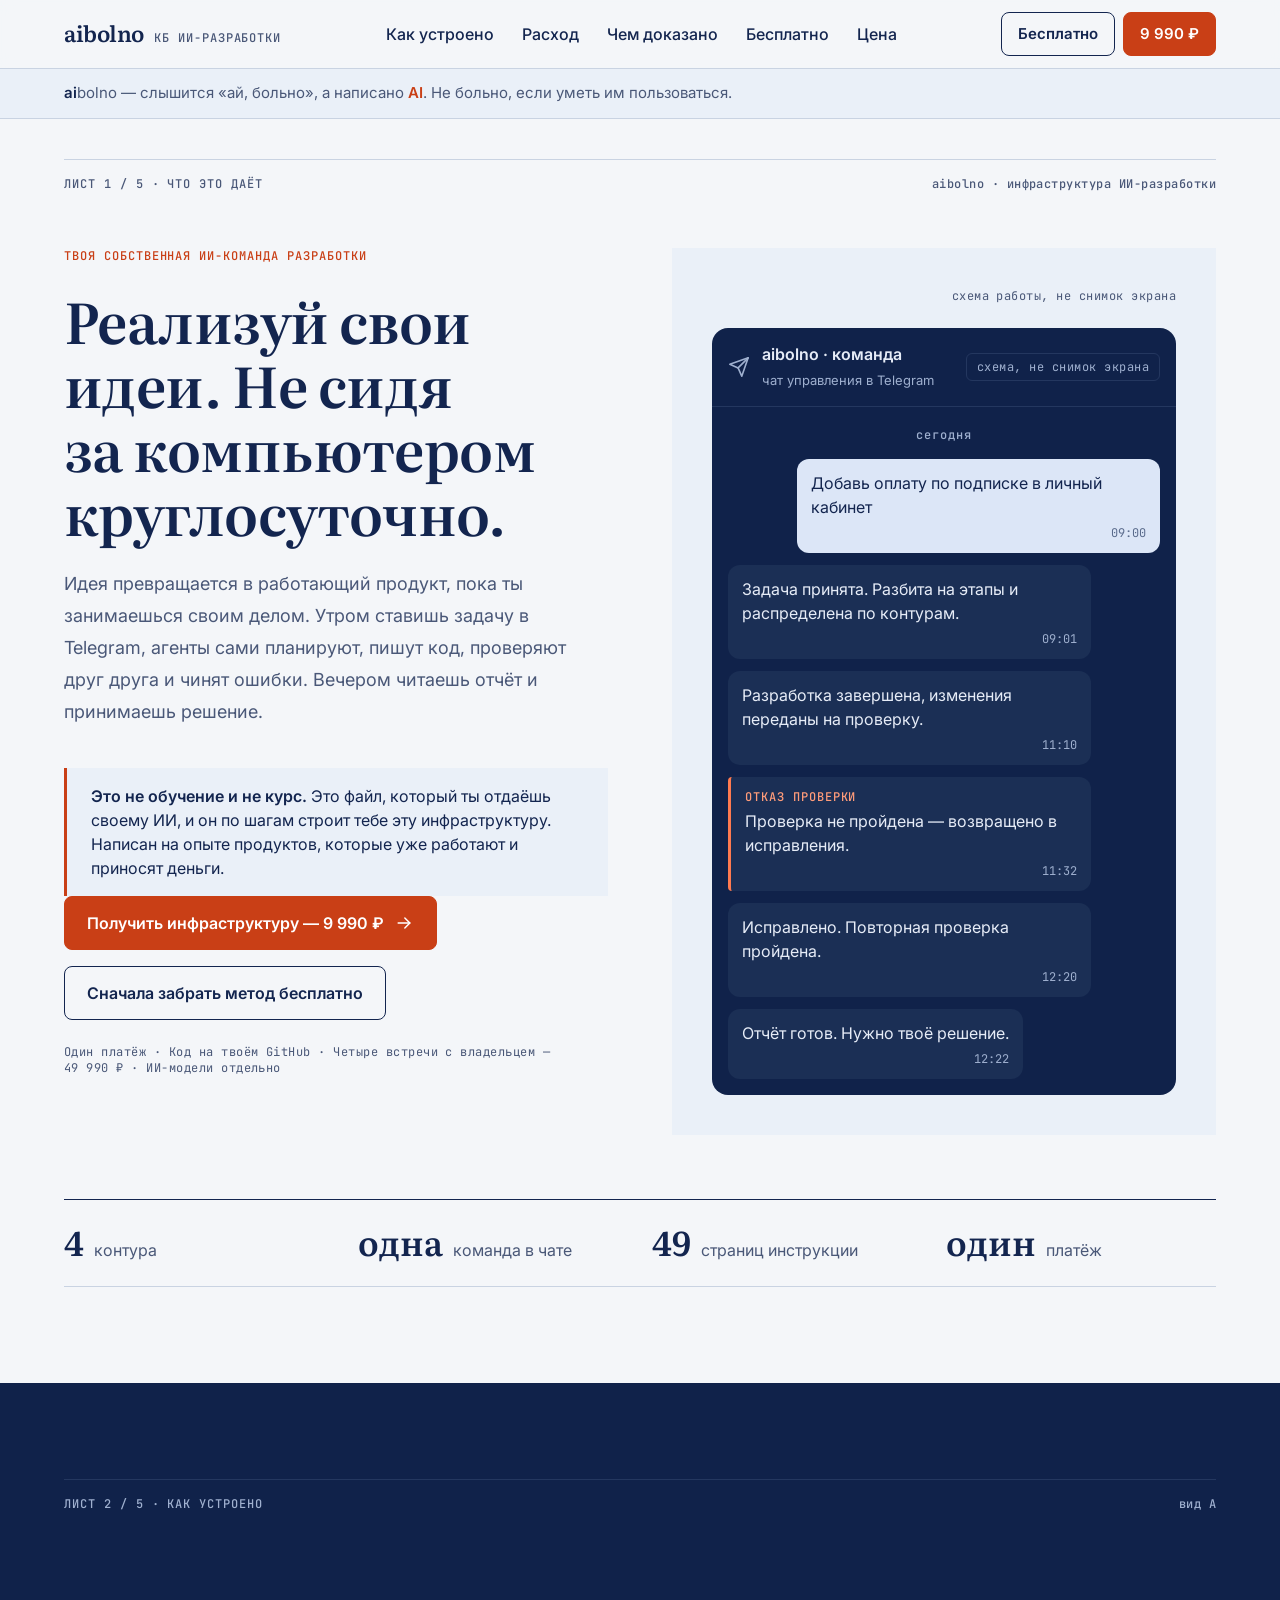
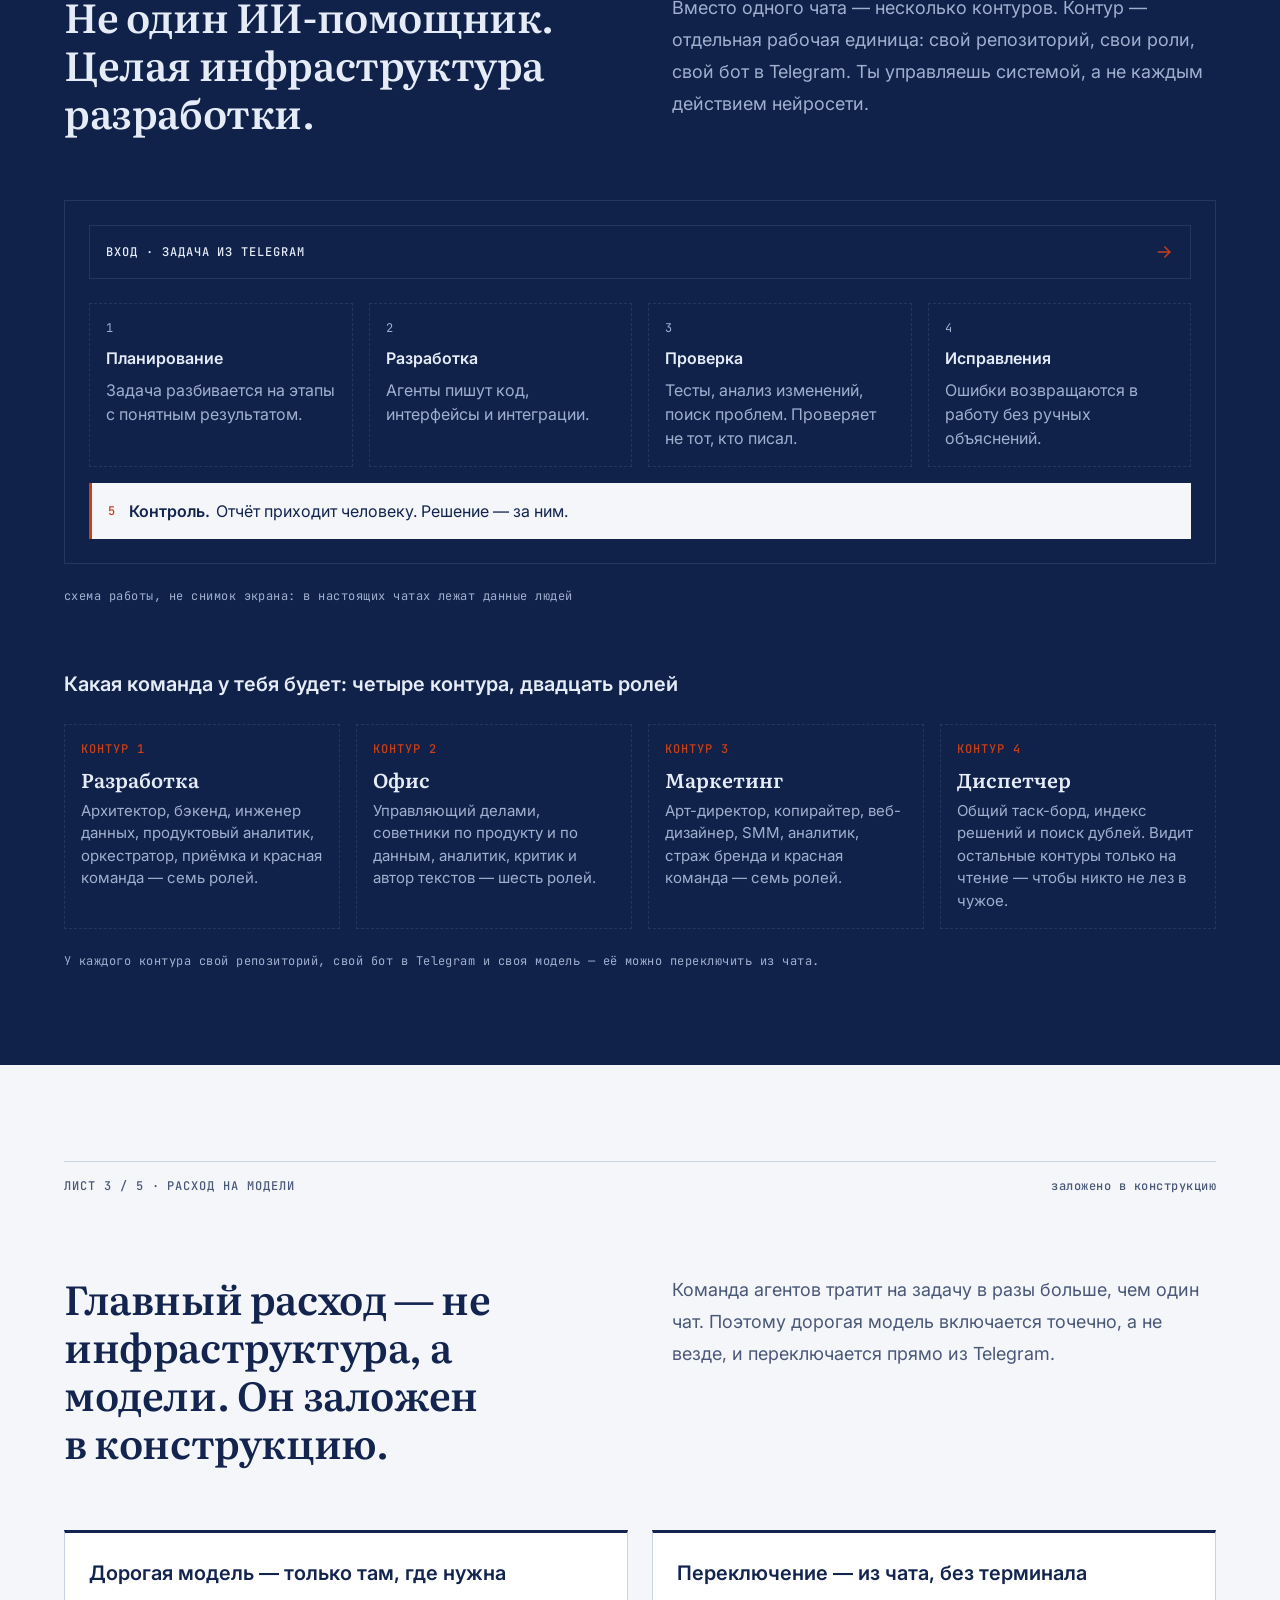
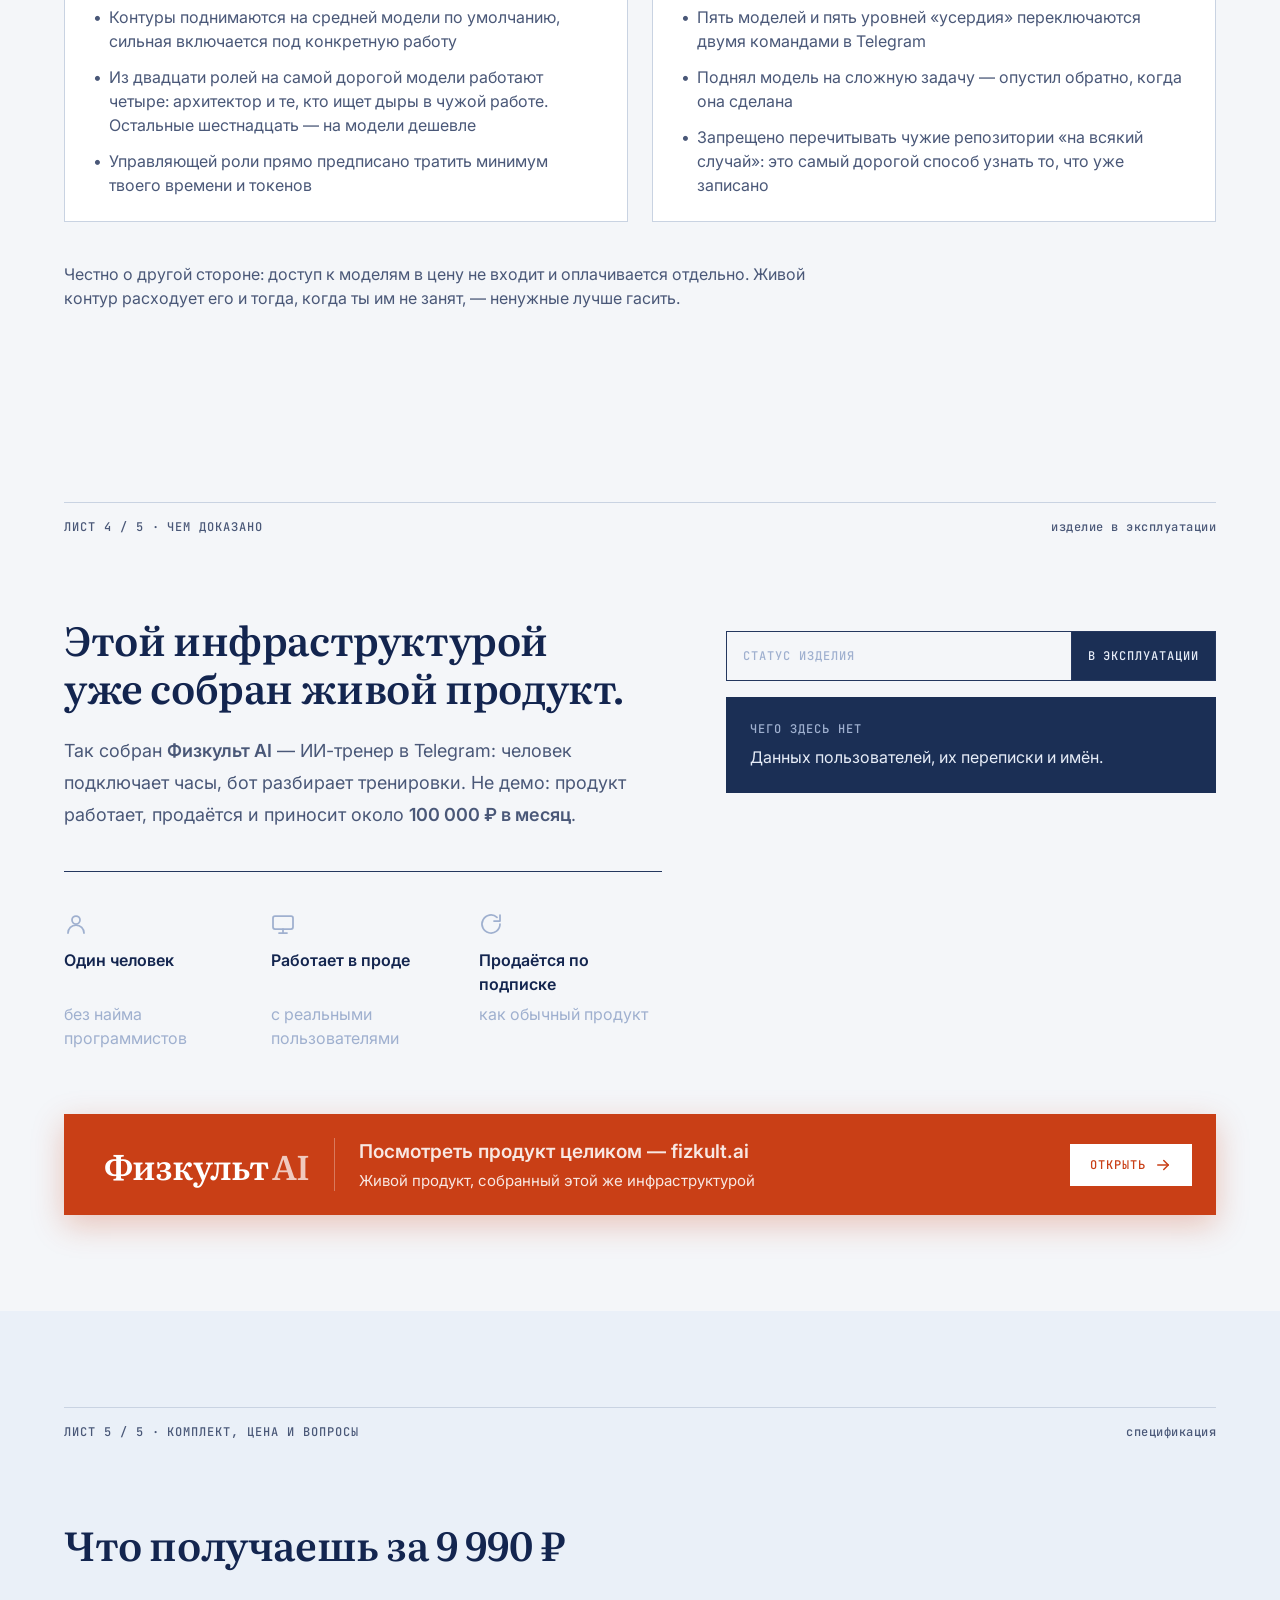
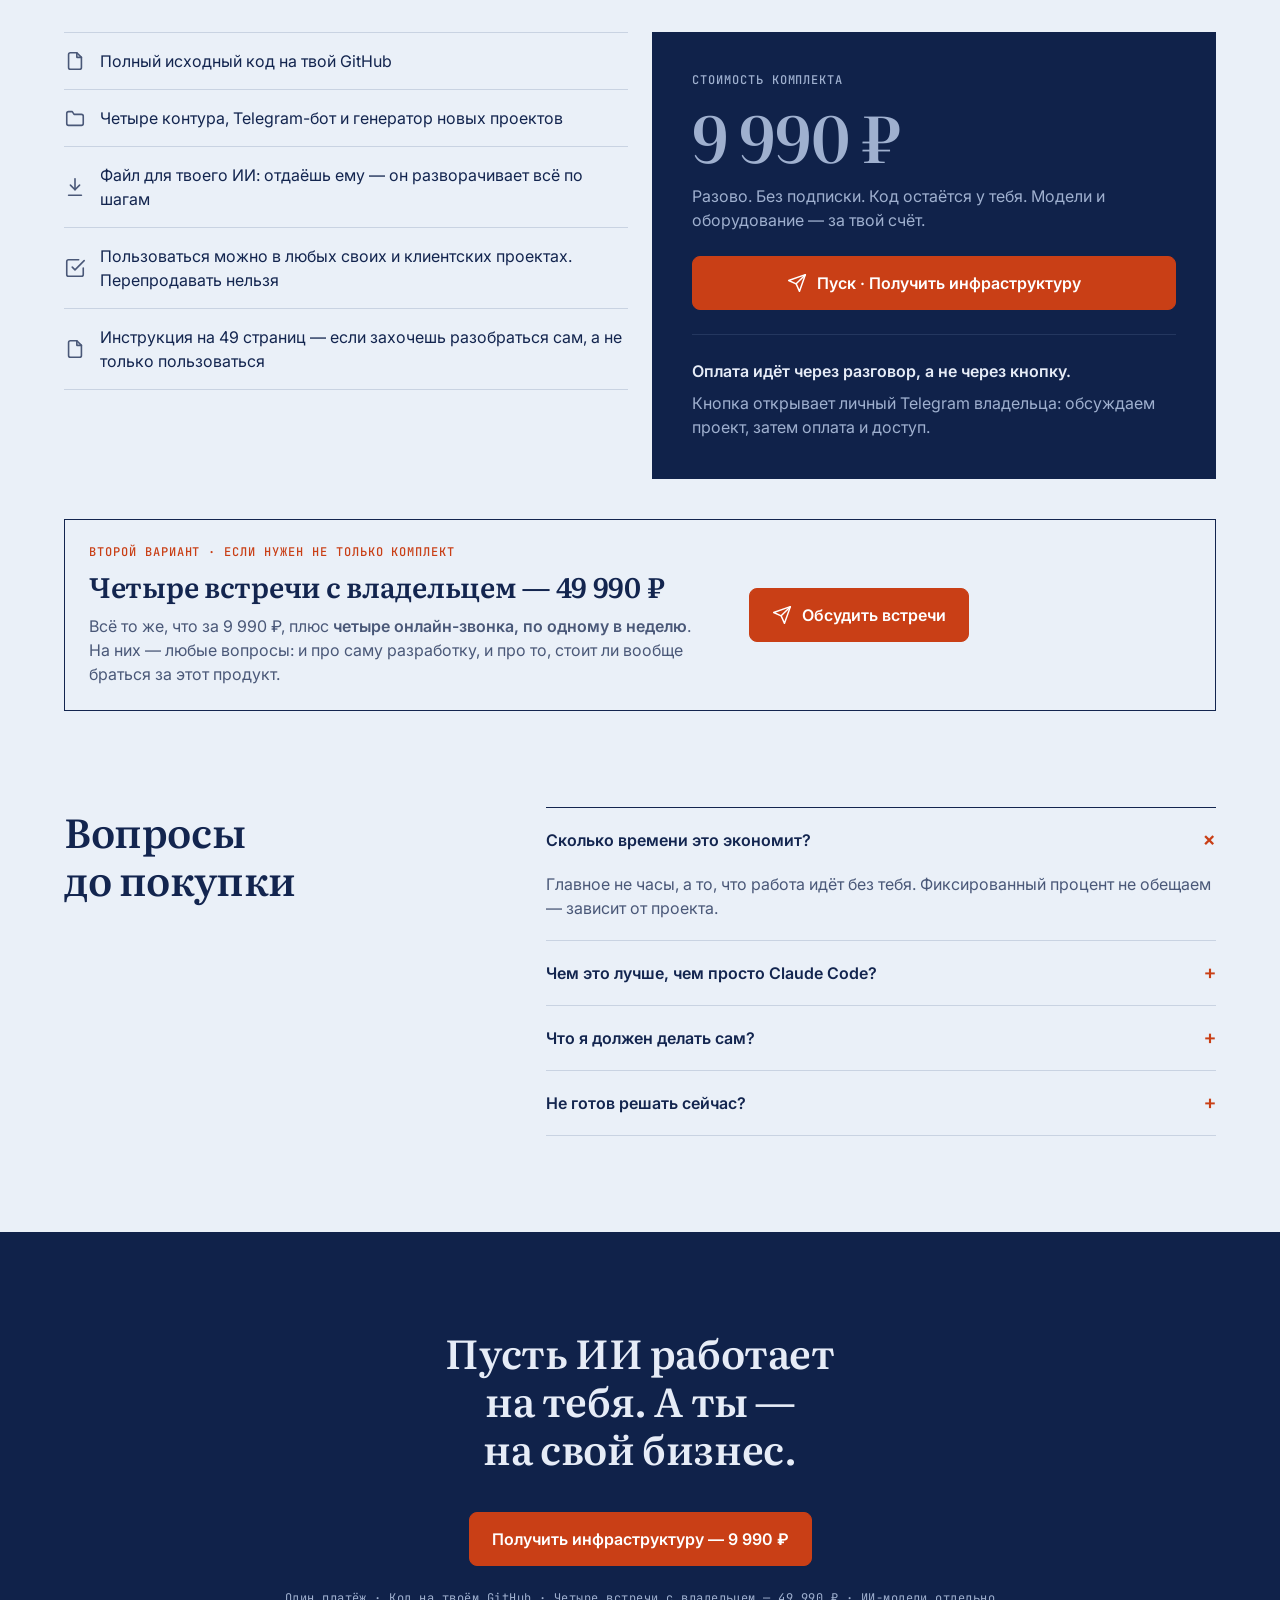
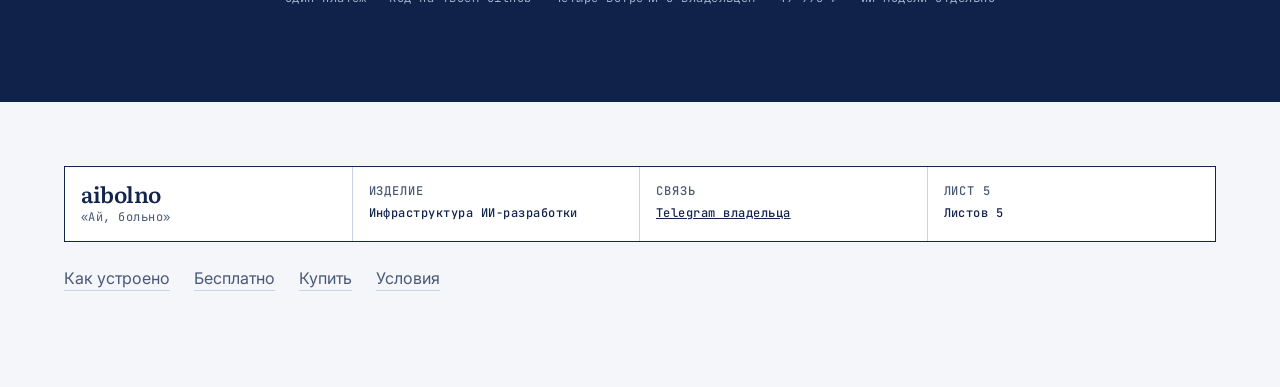
==== index.html @ 89219de2 "fix(site): файл отдаётся с сайта как раньше, тариф 49 990 — четыре встречи По уточнению Eldar (26120" ====
<!DOCTYPE html>
<html lang="ru">
<head>
<meta charset="utf-8">
<meta name="viewport" content="width=device-width, initial-scale=1">
<title>aibolno — инфраструктура ИИ-разработки и команда ИИ-агентов</title>
<meta name="description" content="Реализуй свои идеи, не сидя за компьютером круглосуточно. Ставишь задачу в Telegram — ИИ-агенты планируют, пишут код, проверяют друг друга и присылают отчёт. Исходный код, один платёж — 9 990 ₽.">
<meta name="theme-color" content="#F4F6F9" media="(prefers-color-scheme: light)">
<meta name="theme-color" content="#0B1530" media="(prefers-color-scheme: dark)">
<meta property="og:title" content="Реализуй свои идеи. Не сидя за компьютером круглосуточно.">
<meta property="og:description" content="Задача уходит в Telegram, агенты работают сами, тебе приходит отчёт. Собственная инфраструктура ИИ-разработки, один платёж — 9 990 ₽.">
<meta property="og:type" content="website">
<meta property="og:url" content="https://aibolno.ru/">
<meta property="og:locale" content="ru_RU">
<link rel="icon" href="favicon.svg" type="image/svg+xml">
<link rel="preconnect" href="https://fonts.googleapis.com">
<link rel="preconnect" href="https://fonts.gstatic.com" crossorigin>
<link href="https://fonts.googleapis.com/css2?family=Inter:wght@400;500;600&family=Literata:opsz,wght@7..72,400;7..72,600&family=JetBrains+Mono:wght@400;500&display=swap" rel="stylesheet">
<link rel="stylesheet" href="design/tokens.css">
<link rel="stylesheet" href="styles.css">
</head>
<body>

<header class="top">
  <div class="wrap">
    <a class="wordmark" href="/">aibolno <small>КБ ИИ-разработки</small></a>
    <nav>
      <a href="#ustroystvo">Как устроено</a>
      <a href="#rashod">Расход</a>
      <a href="#dokazano">Чем доказано</a>
      <a href="metod.html">Бесплатно</a>
      <a href="#komplekt">Цена</a>
    </nav>
    <div class="top__buys">
      <a class="btn btn--ghost btn--sm" href="metod.html">Бесплатно</a>
      <a class="btn btn--accent btn--sm" href="oplata.html">9&nbsp;990&nbsp;₽</a>
    </div>
  </div>
</header>

<div class="pun">
  <div class="wrap">
    <p><b>ai</b>bolno — слышится «ай, больно», а написано <i>AI</i>. Не больно, если уметь им пользоваться.</p>
  </div>
</div>

<main>

<!-- ЛИСТ 1 -->
<section class="sheet hero">
  <div class="wrap">
    <p class="sheet__head"><span>Лист 1 / 5 · что это даёт</span><span>aibolno · инфраструктура ИИ-разработки</span></p>

    <div class="hero__grid">
      <div>
        <p class="eyebrow">Твоя собственная ИИ-команда разработки</p>
        <h1>Реализуй свои идеи. Не&nbsp;сидя за&nbsp;компьютером круглосуточно.</h1>
        <p class="lead">Идея превращается в работающий продукт, пока ты занимаешься своим делом. Утром ставишь задачу в Telegram, агенты сами планируют, пишут код, проверяют друг друга и чинят ошибки. Вечером читаешь отчёт и принимаешь решение.</p>
        <p class="claim"><b>Это не обучение и не курс.</b> Это файл, который ты отдаёшь своему ИИ, и он по шагам строит тебе эту инфраструктуру. Написан на опыте продуктов, которые уже работают и приносят деньги.</p>
        <div class="btns">
          <a class="btn btn--accent" href="oplata.html">Получить инфраструктуру — 9&nbsp;990&nbsp;₽
            <svg viewBox="0 0 24 24" fill="none" stroke="currentColor" stroke-width="1.75" stroke-linecap="round" stroke-linejoin="round" aria-hidden="true"><path d="M5 12h14"/><path d="m13 6 6 6-6 6"/></svg></a>
          <a class="btn btn--ghost" href="metod.html">Сначала забрать метод бесплатно</a>
        </div>
        <p class="hero__fine">Один платёж · Код на твоём GitHub · Четыре встречи с владельцем — 49&nbsp;990&nbsp;₽ · ИИ-модели отдельно</p>
      </div>

      <div class="hero__panel">
        <p class="hero__panel-note">схема работы, не снимок экрана</p>
        <div class="win">
          <div class="win__bar">
            <svg viewBox="0 0 24 24" fill="none" stroke="currentColor" stroke-width="1.75" stroke-linecap="round" stroke-linejoin="round" aria-hidden="true"><path d="m22 2-7 20-4-9-9-4Z"/><path d="M22 2 11 13"/></svg>
            <span class="win__who"><b>aibolno · команда</b><span>чат управления в Telegram</span></span>
            <span class="win__tag">схема, не снимок экрана</span>
          </div>
          <div class="win__body">
            <p class="win__day">сегодня</p>
            <div class="msg msg--out">Добавь оплату по подписке в личный кабинет<time>09:00</time></div>
            <div class="msg">Задача принята. Разбита на этапы и распределена по контурам.<time>09:01</time></div>
            <div class="msg">Разработка завершена, изменения переданы на проверку.<time>11:10</time></div>
            <div class="msg msg--fail"><b>Отказ проверки</b>Проверка не пройдена — возвращено в исправления.<time>11:32</time></div>
            <div class="msg">Исправлено. Повторная проверка пройдена.<time>12:20</time></div>
            <div class="msg">Отчёт готов. Нужно твоё решение.<time>12:22</time></div>
          </div>
        </div>
      </div>
    </div>

    <div class="facts">
      <div><b>4</b><span>контура</span></div>
      <div><b>одна</b><span>команда в чате</span></div>
      <div><b>49</b><span>страниц инструкции</span></div>
      <div><b>один</b><span>платёж</span></div>
    </div>
  </div>
</section>

<!-- ЛИСТ 2 -->
<section class="sheet sheet--plate" id="ustroystvo">
  <div class="wrap">
    <p class="sheet__head"><span>Лист 2 / 5 · как устроено</span><span>вид А</span></p>
    <div class="split">
      <h2>Не один ИИ-помощник. Целая инфраструктура разработки.</h2>
      <p class="lead">Вместо одного чата — несколько контуров. Контур — отдельная рабочая единица: свой репозиторий, свои роли, свой бот в Telegram. Ты управляешь системой, а не каждым действием нейросети.</p>
    </div>

    <div class="flow" style="margin-top:var(--space-5)">
      <p class="flow__in"><span>Вход · задача из Telegram</span>
        <svg viewBox="0 0 24 24" fill="none" stroke="currentColor" stroke-width="1.75" stroke-linecap="round" stroke-linejoin="round" aria-hidden="true"><path d="M5 12h14"/><path d="m13 6 6 6-6 6"/></svg></p>
      <ul class="flow__steps">
        <li><i>1</i><b>Планирование</b><p>Задача разбивается на этапы с понятным результатом.</p></li>
        <li><i>2</i><b>Разработка</b><p>Агенты пишут код, интерфейсы и интеграции.</p></li>
        <li><i>3</i><b>Проверка</b><p>Тесты, анализ изменений, поиск проблем. Проверяет не тот, кто писал.</p></li>
        <li><i>4</i><b>Исправления</b><p>Ошибки возвращаются в работу без ручных объяснений.</p></li>
      </ul>
      <p class="flow__out"><i>5</i><span><b>Контроль.</b>Отчёт приходит человеку. Решение — за ним.</span></p>
    </div>
    <p class="caption">схема работы, не снимок экрана: в настоящих чатах лежат данные людей</p>

    <h3 class="subhead">Какая команда у тебя будет: четыре контура, двадцать ролей</h3>
    <div class="crew">
      <div>
        <p class="crew__n">Контур 1</p>
        <b>Разработка</b>
        <p>Архитектор, бэкенд, инженер данных, продуктовый аналитик, оркестратор, приёмка и красная команда — семь ролей.</p>
      </div>
      <div>
        <p class="crew__n">Контур 2</p>
        <b>Офис</b>
        <p>Управляющий делами, советники по продукту и по данным, аналитик, критик и автор текстов — шесть ролей.</p>
      </div>
      <div>
        <p class="crew__n">Контур 3</p>
        <b>Маркетинг</b>
        <p>Арт-директор, копирайтер, веб-дизайнер, SMM, аналитик, страж бренда и красная команда — семь ролей.</p>
      </div>
      <div>
        <p class="crew__n">Контур 4</p>
        <b>Диспетчер</b>
        <p>Общий таск-борд, индекс решений и поиск дублей. Видит остальные контуры только на чтение — чтобы никто не лез в чужое.</p>
      </div>
    </div>
    <p class="caption">У каждого контура свой репозиторий, свой бот в Telegram и своя модель — её можно переключить из чата.</p>
  </div>
</section>

<!-- ЛИСТ 3 -->
<section class="sheet" id="rashod">
  <div class="wrap">
    <p class="sheet__head"><span>Лист 3 / 5 · расход на модели</span><span>заложено в конструкцию</span></p>
    <div class="split">
      <h2>Главный расход — не инфраструктура, а модели. Он заложен в конструкцию.</h2>
      <p class="lead">Команда агентов тратит на задачу в разы больше, чем один чат. Поэтому дорогая модель включается точечно, а не везде, и переключается прямо из Telegram.</p>
    </div>

    <div class="boxes" style="margin-top:var(--space-5)">
      <div class="box">
        <h3>Дорогая модель — только там, где нужна</h3>
        <ul>
          <li>Контуры поднимаются на средней модели по умолчанию, сильная включается под конкретную работу</li>
          <li>Из двадцати ролей на самой дорогой модели работают четыре: архитектор и те, кто ищет дыры в чужой работе. Остальные шестнадцать — на модели дешевле</li>
          <li>Управляющей роли прямо предписано тратить минимум твоего времени и токенов</li>
        </ul>
      </div>
      <div class="box">
        <h3>Переключение — из чата, без терминала</h3>
        <ul>
          <li>Пять моделей и пять уровней «усердия» переключаются двумя командами в Telegram</li>
          <li>Поднял модель на сложную задачу — опустил обратно, когда она сделана</li>
          <li>Запрещено перечитывать чужие репозитории «на всякий случай»: это самый дорогой способ узнать то, что уже записано</li>
        </ul>
      </div>
    </div>

    <p class="note" style="margin-top:var(--space-4); max-width:78ch">Честно о другой стороне: доступ к моделям в цену не входит и оплачивается отдельно. Живой контур расходует его и тогда, когда ты им не занят, — ненужные лучше гасить.</p>
  </div>
</section>

<!-- ЛИСТ 4 -->
<section class="sheet" id="dokazano">
  <div class="wrap">
    <p class="sheet__head"><span>Лист 4 / 5 · чем доказано</span><span>изделие в эксплуатации</span></p>
    <div class="proof">
      <div>
        <h2>Этой инфраструктурой уже собран живой продукт.</h2>
        <p class="lead" style="margin-top:var(--space-3)">Так собран <b>Физкульт&nbsp;AI</b> — ИИ-тренер в Telegram: человек подключает часы, бот разбирает тренировки. Не демо: продукт работает, продаётся и приносит около <b>100&nbsp;000&nbsp;₽ в месяц</b>.</p>
        <div class="marks">
          <div>
            <svg viewBox="0 0 24 24" fill="none" stroke="currentColor" stroke-width="1.75" stroke-linecap="round" stroke-linejoin="round" aria-hidden="true"><circle cx="12" cy="8" r="4"/><path d="M4 21a8 8 0 0 1 16 0"/></svg>
            <b>Один человек</b><span>без найма программистов</span>
          </div>
          <div>
            <svg viewBox="0 0 24 24" fill="none" stroke="currentColor" stroke-width="1.75" stroke-linecap="round" stroke-linejoin="round" aria-hidden="true"><rect x="2" y="4" width="20" height="13" rx="2"/><path d="M8 21h8"/><path d="M12 17v4"/></svg>
            <b>Работает в проде</b><span>с реальными пользователями</span>
          </div>
          <div>
            <svg viewBox="0 0 24 24" fill="none" stroke="currentColor" stroke-width="1.75" stroke-linecap="round" stroke-linejoin="round" aria-hidden="true"><path d="M21 12a9 9 0 1 1-3-6.7"/><path d="M21 3v6h-6"/></svg>
            <b>Продаётся по подписке</b><span>как обычный продукт</span>
          </div>
        </div>
      </div>
      <div>
        <dl class="status"><dt>Статус изделия</dt><dd>В эксплуатации</dd></dl>
        <div class="nothing">
          <b>Чего здесь нет</b>
          <p>Данных пользователей, их переписки и имён.</p>
        </div>
      </div>
    </div>

    <a class="plug" href="https://fizkult.ai" target="_blank" rel="noopener">
      <span class="plug__mark">Физкульт<i>AI</i></span>
      <span class="plug__txt"><b>Посмотреть продукт целиком — fizkult.ai</b>Живой продукт, собранный этой же инфраструктурой</span>
      <span class="plug__go">Открыть
        <svg viewBox="0 0 24 24" fill="none" stroke="currentColor" stroke-width="2" stroke-linecap="round" stroke-linejoin="round" aria-hidden="true"><path d="M5 12h14"/><path d="m13 6 6 6-6 6"/></svg>
      </span>
    </a>
  </div>
</section>

<!-- ЛИСТ 5 -->
<section class="sheet sheet--soft" id="komplekt">
  <div class="wrap">
    <p class="sheet__head"><span>Лист 5 / 5 · комплект, цена и вопросы</span><span>спецификация</span></p>
    <h2 style="margin-bottom:var(--space-5)">Что получаешь за 9&nbsp;990&nbsp;₽</h2>

    <div class="spec">
      <ul class="free__list">
        <li><svg viewBox="0 0 24 24" fill="none" stroke="currentColor" stroke-width="1.75" stroke-linecap="round" stroke-linejoin="round" aria-hidden="true"><path d="M14 3H7a2 2 0 0 0-2 2v14a2 2 0 0 0 2 2h10a2 2 0 0 0 2-2V8Z"/><path d="M14 3v5h5"/></svg>Полный исходный код на твой GitHub</li>
        <li><svg viewBox="0 0 24 24" fill="none" stroke="currentColor" stroke-width="1.75" stroke-linecap="round" stroke-linejoin="round" aria-hidden="true"><path d="M3 7a2 2 0 0 1 2-2h4l2 3h8a2 2 0 0 1 2 2v8a2 2 0 0 1-2 2H5a2 2 0 0 1-2-2Z"/></svg>Четыре контура, Telegram-бот и генератор новых проектов</li>
        <li><svg viewBox="0 0 24 24" fill="none" stroke="currentColor" stroke-width="1.75" stroke-linecap="round" stroke-linejoin="round" aria-hidden="true"><path d="M12 3v12"/><path d="m7 10 5 5 5-5"/><path d="M5 21h14"/></svg>Файл для твоего ИИ: отдаёшь ему — он разворачивает всё по шагам</li>
        <li><svg viewBox="0 0 24 24" fill="none" stroke="currentColor" stroke-width="1.75" stroke-linecap="round" stroke-linejoin="round" aria-hidden="true"><path d="m9 11 3 3L22 4"/><path d="M21 12v7a2 2 0 0 1-2 2H5a2 2 0 0 1-2-2V5a2 2 0 0 1 2-2h11"/></svg>Пользоваться можно в любых своих и клиентских проектах. Перепродавать нельзя</li>
        <li><svg viewBox="0 0 24 24" fill="none" stroke="currentColor" stroke-width="1.75" stroke-linecap="round" stroke-linejoin="round" aria-hidden="true"><path d="M14 3H7a2 2 0 0 0-2 2v14a2 2 0 0 0 2 2h10a2 2 0 0 0 2-2V8Z"/><path d="M14 3v5h5"/></svg>Инструкция на 49 страниц — если захочешь разобраться сам, а не только пользоваться</li>
      </ul>

      <div class="price">
        <p class="price__label">Стоимость комплекта</p>
        <p class="price__sum">9 990 ₽</p>
        <p>Разово. Без подписки. Код остаётся у тебя. Модели и оборудование — за твой счёт.</p>
        <a class="btn btn--accent" href="oplata.html">
          <svg viewBox="0 0 24 24" fill="none" stroke="currentColor" stroke-width="1.75" stroke-linecap="round" stroke-linejoin="round" aria-hidden="true"><path d="m22 2-7 20-4-9-9-4Z"/><path d="M22 2 11 13"/></svg>
          Пуск · Получить инфраструктуру</a>
        <div class="price__how">
          <b>Оплата идёт через разговор, а не через кнопку.</b>
          <p>Кнопка открывает личный Telegram владельца: обсуждаем проект, затем оплата и доступ.</p>
        </div>
      </div>
    </div>

    <div class="tier">
      <div>
        <p class="tier__n">Второй вариант · если нужен не только комплект</p>
        <h3>Четыре встречи с владельцем — 49&nbsp;990&nbsp;₽</h3>
        <p>Всё то же, что за 9&nbsp;990&nbsp;₽, плюс <b>четыре онлайн-звонка, по одному в неделю</b>. На них — любые вопросы: и про саму разработку, и про то, стоит ли вообще браться за этот продукт.</p>
      </div>
      <a class="btn btn--accent" href="https://t.me/Eldar_tri">
        <svg viewBox="0 0 24 24" fill="none" stroke="currentColor" stroke-width="1.75" stroke-linecap="round" stroke-linejoin="round" aria-hidden="true"><path d="m22 2-7 20-4-9-9-4Z"/><path d="M22 2 11 13"/></svg>
        Обсудить встречи</a>
    </div>

    <div class="faq">
      <h2>Вопросы до покупки</h2>
      <div class="faq__list">
        <details open>
          <summary>Сколько времени это экономит?</summary>
          <p>Главное не часы, а то, что работа идёт без тебя. Фиксированный процент не обещаем — зависит от проекта.</p>
        </details>
        <details>
          <summary>Чем это лучше, чем просто Claude Code?</summary>
          <p>Claude Code — один исполнитель, которым управляешь вручную. Здесь их несколько, и они проверяют друг друга.</p>
        </details>
        <details>
          <summary>Что я должен делать сам?</summary>
          <p>Развернуть систему по инструкции — это не один клик. Оплачивать модели. Принимать решения: полной автономности здесь нет.</p>
        </details>
        <details>
          <summary>Не готов решать сейчас?</summary>
          <p>Забери <a href="metod.html">бесплатный метод</a> или спроси — <a href="https://t.me/Eldar_tri">t.me/Eldar_tri</a>.</p>
        </details>
      </div>
    </div>
  </div>
</section>

<section class="final">
  <div class="wrap">
    <h2>Пусть ИИ работает на тебя. А ты — на свой бизнес.</h2>
    <div class="btns">
      <a class="btn btn--accent" href="oplata.html">Получить инфраструктуру — 9&nbsp;990&nbsp;₽</a>
    </div>
    <p class="final__fine">Один платёж · Код на твоём GitHub · Четыре встречи с владельцем — 49&nbsp;990&nbsp;₽ · ИИ-модели отдельно</p>
  </div>
</section>

</main>

<footer>
  <div class="wrap">
    <div class="stampline">
      <div>
        <span class="wordmark">aibolno</span>
        <small>«Ай, больно»</small>
      </div>
      <div><dt>Изделие</dt><dd>Инфраструктура ИИ-разработки</dd></div>
      <div><dt>Связь</dt><dd><a href="https://t.me/Eldar_tri">Telegram владельца</a></dd></div>
      <div><dt>Лист 5</dt><dd>Листов 5</dd></div>
    </div>
    <nav class="footlinks">
      <a href="#ustroystvo">Как устроено</a>
      <a href="metod.html">Бесплатно</a>
      <a href="oplata.html">Купить</a>
      <a href="oplata.html#usloviya">Условия</a>
    </nav>
  </div>
</footer>

</body>
</html>
---- design/tokens.css ----
/* aibolno.ru — токены макета 22.11.2026, круг 2.
   Источник: приложение «Токены, шрифты, компоненты» к макетам 1440/390.

   Шкала H1 — 56/64 (моб. 36/40): во втором круге дизайнер уменьшил её, чтобы
   заголовок первого листа влез в свою колонку. Шкала одна на весь сайт.

   --bubble-out, --on-bubble-out, --fail, --fail-label в тёмной теме намеренно
   не переопределяются: все четыре живут только внутри окна переписки, а оно по
   макету тёмное в обеих темах («Тёмное окно — всегда на плашке #10224A»). */

:root{
  /* светлая тема — основная */
  --bg:#F4F6F9; --surface:#FFFFFF; --text:#13254F; --text-2:#4A5878;
  --accent:#C93F16; --accent-hover:#A93410; --accent-press:#8C2B0D; --on-accent:#FFFFFF;
  --plate:#10224A; --plate-2:#1B2F55; --on-plate:#E6ECF7; --on-plate-2:#9FB0CF;
  --line:#C9D3E2; --line-strong:#13254F; --line-plate:#24375F;
  --highlight:#EAF0F8; --bubble-out:#DCE6F7; --on-bubble-out:#13254F;
  --fail:#FF7A50; --fail-label:#FF9C7A;
  --warn-bg:#FFF4EE; --warn-line:#F1C4AF; --warn-text:#7A2A0E;

  --font-display:"Literata",Georgia,serif;
  --font-text:"Inter",system-ui,-apple-system,sans-serif;
  --font-mono:"JetBrains Mono",ui-monospace,SFMono-Regular,monospace;

  --h1:56px/64px; --h1-m:36px/40px; --h2:40px/48px; --h2-m:30px/40px;
  --h3:20px/32px; --lead:18px/32px; --body:16px/24px; --label:12px/16px;
  --label-tracking:.08em;

  --space-1:8px; --space-2:16px; --space-3:24px; --space-4:40px; --space-5:64px; --space-6:96px;
  --radius-btn:8px; --radius-window:16px; --radius-drawing:0;
  --container:1200px; --gutter:24px; --page-margin:120px; --page-margin-m:16px;
  --focus-ring:3px solid var(--accent); --focus-offset:3px;
}

/* тёмная тема: по системной настройке, если человек не выбрал светлую руками */
@media (prefers-color-scheme: dark){
  :root:not([data-theme="light"]){
    --bg:#0B1530; --surface:#10224A; --text:#E6ECF7; --text-2:#9FB0CF;
    --accent:#FF6A3D; --accent-hover:#FF835E; --accent-press:#E5582D; --on-accent:#0B1530;
    --plate:#060D20; --plate-2:#1B2F55; --on-plate:#E6ECF7; --on-plate-2:#9FB0CF;
    --line:#24375F; --line-strong:#9FB0CF; --line-plate:#24375F;
    --highlight:#16294F;
    --warn-bg:#2A1A14; --warn-line:#5A3020; --warn-text:#FFC9B3;
  }
}

/* и по прямому выбору — на случай переключателя или системы, которая врёт */
:root[data-theme="dark"]{
  --bg:#0B1530; --surface:#10224A; --text:#E6ECF7; --text-2:#9FB0CF;
  --accent:#FF6A3D; --accent-hover:#FF835E; --accent-press:#E5582D; --on-accent:#0B1530;
  --plate:#060D20; --plate-2:#1B2F55; --on-plate:#E6ECF7; --on-plate-2:#9FB0CF;
  --line:#24375F; --line-strong:#9FB0CF; --line-plate:#24375F;
  --highlight:#16294F;
  --warn-bg:#2A1A14; --warn-line:#5A3020; --warn-text:#FFC9B3;
}
---- styles.css ----
/* aibolno.ru — вёрстка по макетам 1440/390 от 22.11.2026 (круг 2).
   Токены — в design/tokens.css, он подключается первым.

   Два дефекта макета сюда намеренно не перенесены:
   1) на листе 1 нижняя кромка серой панели героя резала полосу фактов —
      здесь полоса фактов вынесена из панели, а панель кончается по контенту;
   2) подпись героя упиралась последним знаком в кромку панели — у подписи
      есть внутренний отступ справа. */

/* ---------- основа ---------- */
*,*::before,*::after{box-sizing:border-box}
html{-webkit-text-size-adjust:100%}
body{
  margin:0; background:var(--bg); color:var(--text);
  font:var(--body) var(--font-text); font-synthesis-weight:none;
  -webkit-font-smoothing:antialiased;
}
img,svg{max-width:100%}
a{color:inherit}
h1,h2,h3,p,ul,ol,figure,table{margin:0}
ul{padding:0;list-style:none}

:where(a,button,summary,[tabindex]):focus-visible{
  outline:var(--focus-ring); outline-offset:var(--focus-offset); border-radius:2px;
}

.wrap{max-width:var(--container); margin:0 auto; padding:0 var(--gutter)}
.sr-only{position:absolute;width:1px;height:1px;overflow:hidden;clip-path:inset(50%);white-space:nowrap}

/* ---------- типографика ---------- */
h1,.h1{font:600 var(--h1) var(--font-display); letter-spacing:-.01em; text-wrap:balance}
h2,.h2{font:600 var(--h2) var(--font-display); letter-spacing:-.01em; text-wrap:balance}
h3,.h3{font:600 var(--h3) var(--font-text)}
.lead{font:400 var(--lead) var(--font-text); color:var(--text-2); max-width:62ch}
.note{font:400 var(--body) var(--font-text); color:var(--text-2)}
.mono{font:500 var(--label) var(--font-mono); letter-spacing:var(--label-tracking); text-transform:uppercase}
b,strong{font-weight:600}
code{font:400 .92em/1.4 var(--font-mono)}

/* ---------- шапка ---------- */
.top{
  position:sticky; top:0; z-index:20;
  background:color-mix(in srgb, var(--bg) 92%, transparent);
  -webkit-backdrop-filter:blur(8px); backdrop-filter:blur(8px);
  border-bottom:1px solid var(--line);
}
.top .wrap{display:flex; align-items:center; gap:var(--space-3); min-height:68px}
.wordmark{
  font:600 22px/1 var(--font-display); letter-spacing:-.02em;
  text-decoration:none; display:flex; align-items:baseline; gap:10px; white-space:nowrap;
}
.wordmark small{font:500 var(--label) var(--font-mono); letter-spacing:var(--label-tracking); color:var(--text-2); text-transform:uppercase}
.top nav{display:flex; gap:var(--space-3); margin-inline:auto}
.top nav a{text-decoration:none; font-weight:500; padding:6px 2px; border-bottom:1.5px solid transparent}
.top nav a:hover{border-bottom-color:var(--accent)}
.top__buys{display:flex; gap:var(--space-1); align-items:center; margin-left:auto}
.top nav + .top__buys{margin-left:0}

/* ---------- пояс под шапкой: обыгрываем название ---------- */
.pun{background:var(--highlight); border-bottom:1px solid var(--line)}
.pun p{margin:0; padding:13px 0; font:400 15px/1.5 var(--font-text); color:var(--text-2)}
.pun b{font-weight:600; color:var(--text)}
.pun i{font-style:normal; font-weight:600; color:var(--accent)}
@media (max-width:720px){ .pun p{font-size:14px; padding:11px 0} }

/* ---------- кнопки ---------- */
.btn{
  --btn-bg:transparent; --btn-fg:var(--text); --btn-line:var(--line-strong);
  display:inline-flex; align-items:center; justify-content:center; gap:10px;
  padding:14px 22px; border:1.5px solid var(--btn-line); border-radius:var(--radius-btn);
  background:var(--btn-bg); color:var(--btn-fg);
  font:600 var(--body) var(--font-text); text-decoration:none; cursor:pointer;
  transition:background .15s, border-color .15s, color .15s;
}
.btn svg{flex:none; width:20px; height:20px}
.btn--accent{--btn-bg:var(--accent); --btn-fg:var(--on-accent); --btn-line:var(--accent)}
.btn--accent:hover{--btn-bg:var(--accent-hover); --btn-line:var(--accent-hover)}
.btn--accent:active{--btn-bg:var(--accent-press); --btn-line:var(--accent-press)}
.btn--ghost:hover{--btn-line:var(--accent); --btn-fg:var(--accent)}
/* светлая обводка на плашке: по умолчанию ghost красится в тёмный текст */
.sheet--plate .btn--ghost,.final .btn--ghost,.price .btn--ghost{--btn-fg:var(--on-plate); --btn-line:var(--line-plate)}
.btn--sm{padding:9px 16px; font-size:15px}
.btns{display:flex; flex-wrap:wrap; gap:var(--space-2)}

/* ---------- лист: рамка и шапка листа ---------- */
.sheet{padding:var(--space-6) 0}
/* первый лист страницы начинается выше: наверху незачем держать пустоту */
main > .sheet:first-child{padding-top:var(--space-4)}
main > .sheet:first-child .sheet__head{margin-bottom:var(--space-4)}
.sheet--plate{background:var(--plate); color:var(--on-plate)}
.sheet--plate .lead,.sheet--plate .note{color:var(--on-plate-2)}
.sheet--soft{background:var(--highlight)}
.sheet__head{
  display:flex; justify-content:space-between; gap:var(--space-2); align-items:baseline;
  padding-bottom:var(--space-2); border-top:1px solid var(--line);
  padding-top:var(--space-2); margin-bottom:var(--space-5);
  font:500 var(--label) var(--font-mono); letter-spacing:var(--label-tracking);
  text-transform:uppercase; color:var(--text-2);
}
.sheet--plate .sheet__head{border-top-color:var(--line-plate); color:var(--on-plate-2)}
.sheet__head span:last-child{text-align:right; text-transform:none; letter-spacing:.04em}

.eyebrow{
  font:500 var(--label) var(--font-mono); letter-spacing:var(--label-tracking);
  text-transform:uppercase; color:var(--accent); margin-bottom:var(--space-3);
}

/* ---------- лист 1: первый экран ---------- */
.hero__grid{display:grid; grid-template-columns:minmax(0,1fr) minmax(0,1fr); gap:var(--space-5); align-items:start}
.hero h1{margin-bottom:var(--space-3)}
.hero .lead{margin-bottom:var(--space-4)}
.hero .btns{flex-direction:column; align-items:flex-start; gap:var(--space-2)}
.claim{margin-top:var(--space-3); padding:var(--space-2) var(--space-3);
  border-left:3px solid var(--accent); background:var(--highlight);
  font:400 var(--body) var(--font-text)}
.claim b{font-weight:600}

/* ---------- состав команды ---------- */
.subhead{margin:var(--space-5) 0 var(--space-3)}
.crew{display:grid; grid-template-columns:repeat(4,1fr); gap:var(--space-2)}
.crew > div{border:1px dashed var(--line-plate); padding:var(--space-2)}
.sheet:not(.sheet--plate) .crew > div{border-color:var(--line)}
.crew__n{font:500 var(--label) var(--font-mono); letter-spacing:var(--label-tracking);
  text-transform:uppercase; color:var(--accent); margin-bottom:10px}
.crew b{display:block; font:600 20px/1.25 var(--font-display); margin-bottom:8px}
.crew p:last-child{font-size:15px; line-height:1.5; color:var(--on-plate-2)}
.sheet:not(.sheet--plate) .crew p:last-child{color:var(--text-2)}
@media (max-width:980px){ .crew{grid-template-columns:repeat(2,1fr)} }
@media (max-width:620px){ .crew{grid-template-columns:1fr} }

/* ---------- яркая ссылка на живой продукт ---------- */
.plug{display:flex; align-items:center; gap:var(--space-3); margin-top:var(--space-5);
  padding:var(--space-3) var(--space-3) var(--space-3) var(--space-4);
  text-decoration:none; color:var(--on-accent); background:var(--accent);
  box-shadow:0 10px 30px rgba(201,63,22,.28); transition:transform .15s, box-shadow .15s}
.plug:hover{transform:translateY(-2px); box-shadow:0 14px 38px rgba(201,63,22,.38)}
.plug__mark{flex:none; font:600 34px/1 var(--font-display); letter-spacing:-.025em; white-space:nowrap}
.plug__mark i{font-style:normal; font-weight:600; opacity:.72; margin-left:4px}
.plug__txt{display:flex; flex-direction:column; gap:4px; font-size:15px; line-height:1.45;
  color:var(--on-accent); opacity:.88; border-left:1px solid rgba(255,255,255,.35); padding-left:var(--space-3)}
.plug__txt b{font-weight:600; font-size:19px; opacity:1}
.plug__go{flex:none; display:inline-flex; align-items:center; gap:8px; margin-left:auto;
  padding:12px 20px; background:var(--on-accent); color:var(--accent);
  font:500 var(--label) var(--font-mono); letter-spacing:var(--label-tracking); text-transform:uppercase}
.plug__go svg{width:18px; height:18px}
@media (max-width:760px){
  .plug{flex-wrap:wrap; gap:var(--space-2); padding:var(--space-3)}
  .plug__mark{font-size:28px}
  .plug__txt{border-left:0; padding-left:0; width:100%}
  .plug__go{margin-left:0}
}
.hero__fine{
  margin-top:var(--space-3); padding-right:var(--space-3);
  font:400 var(--label) var(--font-mono); letter-spacing:.04em; color:var(--text-2);
}
/* панель-подложка окна переписки: кончается по своему контенту, полосы фактов
   не касается (в макете она её резала) */
.hero__panel{background:var(--highlight); padding:var(--space-4); border-radius:var(--radius-drawing)}
.hero__panel-note{
  margin-bottom:var(--space-3); text-align:right;
  font:400 var(--label) var(--font-mono); letter-spacing:.04em; color:var(--text-2);
}

.facts{
  display:grid; grid-template-columns:repeat(4,1fr); gap:var(--space-3);
  margin-top:var(--space-5); padding:var(--space-3) 0;
  border-top:1.5px solid var(--line-strong); border-bottom:1px solid var(--line);
}
.facts div{display:flex; align-items:baseline; gap:10px}
.facts b{font:600 34px/1 var(--font-display)}
.facts span{color:var(--text-2)}

.chips{display:flex; flex-wrap:wrap; align-items:center; gap:var(--space-1); margin-top:var(--space-4)}
.chips__label{
  font:500 var(--label) var(--font-mono); letter-spacing:var(--label-tracking);
  text-transform:uppercase; color:var(--text-2); margin-right:var(--space-1);
}
.chip{padding:8px 16px; border:1px solid var(--line); border-radius:999px; background:var(--surface); color:var(--text-2)}

/* ---------- окно переписки («пульт») ---------- */
.win{
  background:var(--plate); color:var(--on-plate);
  border-radius:var(--radius-window); overflow:hidden;
}
.win__bar{
  display:flex; align-items:center; gap:12px; padding:14px var(--space-2);
  border-bottom:1px solid var(--line-plate);
}
.win__bar svg{flex:none; width:22px; height:22px; color:var(--on-plate-2)}
.win__who{display:flex; flex-direction:column; gap:2px; min-width:0}
.win__who b{font-weight:600}
.win__who span{font-size:13px; color:var(--on-plate-2)}
.win__tag{
  margin-left:auto; flex:none; padding:5px 10px; border:1px solid var(--line-plate); border-radius:6px;
  font:400 var(--label) var(--font-mono); letter-spacing:.04em; color:var(--on-plate-2);
}
/* align-items:flex-start — чтобы короткая реплика не растягивалась в пустой
   прямоугольник на всю ширину окна */
.win__body{display:flex; flex-direction:column; align-items:flex-start; gap:12px; padding:var(--space-2)}
.win__day{
  align-self:center; font:500 var(--label) var(--font-mono);
  letter-spacing:var(--label-tracking); color:var(--on-plate-2); padding:4px 0;
}
.msg{
  max-width:84%; padding:12px 14px; border-radius:12px;
  background:var(--plate-2); color:var(--on-plate);
}
.msg time{display:block; margin-top:6px; text-align:right; font:400 var(--label) var(--font-mono); color:var(--on-plate-2)}
.msg--out{align-self:flex-end; background:var(--bubble-out); color:var(--on-bubble-out)}
.msg--out time{color:#5A6B8C}
.msg--fail{border-left:3px solid var(--fail); border-radius:4px 12px 12px 4px}
.msg--fail b,.msg--deny b{
  display:block; margin-bottom:4px; color:var(--fail-label);
  font:500 var(--label) var(--font-mono); letter-spacing:var(--label-tracking); text-transform:uppercase;
}
.msg--late time{color:var(--fail-label)}
.msg__btns{display:flex; gap:var(--space-1); margin-top:10px}
.msg__btns span{padding:6px 12px; border-radius:6px; background:#2C4273; font-size:14px}
.win__sys{
  align-self:center; font:400 var(--label) var(--font-mono);
  letter-spacing:.04em; color:var(--on-plate-2);
}

/* ---------- лист 3: схема работы ---------- */
.flow{border:1px solid var(--line-plate); padding:var(--space-3)}
.flow__in{
  display:flex; align-items:center; justify-content:space-between; gap:var(--space-2);
  padding:16px var(--space-2); border:1px solid var(--line-plate); margin-bottom:var(--space-3);
  font:500 var(--label) var(--font-mono); letter-spacing:var(--label-tracking); text-transform:uppercase;
}
.flow__in svg{width:20px; height:20px; color:var(--accent)}
.flow__steps{display:grid; grid-template-columns:repeat(4,1fr); gap:var(--space-2)}
.flow__steps li{border:1px dashed var(--line-plate); padding:var(--space-2)}
.flow__steps i{display:block; font-style:normal; margin-bottom:10px; font:400 var(--label) var(--font-mono); color:var(--on-plate-2)}
.flow__steps b{display:block; margin-bottom:8px}
.flow__steps p{color:var(--on-plate-2)}
.flow__out{
  display:flex; align-items:center; gap:14px; margin-top:var(--space-2);
  padding:16px var(--space-2); background:var(--bg); color:var(--text); border-left:3px solid var(--accent);
}
.flow__out i{font-style:normal; color:var(--accent); font:500 var(--label) var(--font-mono)}
.flow__out p{color:var(--text-2)}
.flow__out b{margin-right:6px}
.caption{margin-top:var(--space-3); font:400 var(--label) var(--font-mono); letter-spacing:.04em; color:var(--text-2)}
.sheet--plate .caption{color:var(--on-plate-2)}

/* ---------- лист 4: день и пять состояний ---------- */
.split{display:grid; grid-template-columns:minmax(0,1fr) minmax(0,1fr); gap:var(--space-5); align-items:start}
.when{width:100%; border-collapse:collapse}
.when tr{border-bottom:1px solid var(--line)}
.when tr:first-child{border-top:1px solid var(--line)}
.when th{
  width:100px; padding:16px 0; text-align:left; vertical-align:top; color:var(--accent);
  font:500 var(--label) var(--font-mono); letter-spacing:var(--label-tracking); text-transform:uppercase;
}
.when td{padding:16px 0}
.when tr:last-child td{font-weight:600}

.states{display:grid; grid-template-columns:repeat(5,1fr); gap:var(--space-2); margin-top:var(--space-5)}
/* высота карточек состояния — по самой длинной, а не жёстко заданная:
   фиксированные 230px резали пятую реплику */
.states figure{display:flex; flex-direction:column}
.states .win{flex:1; min-height:230px; display:flex; flex-direction:column}
.states .win__body{flex:1; justify-content:flex-end; align-items:stretch; gap:8px}
.states .win__bar{padding:10px 14px; font:400 var(--label) var(--font-mono); letter-spacing:.04em; color:var(--on-plate-2)}
.states .msg{max-width:100%; font-size:15px}
.states figcaption{display:flex; gap:8px; margin-top:12px; font-weight:600}
.states figcaption i{font-style:normal; color:var(--accent); font:500 var(--label)/1.6 var(--font-mono)}

/* ---------- лист 5: ведомость сравнения ---------- */
.table-scroll{overflow-x:auto; -webkit-overflow-scrolling:touch}
.ved{width:100%; border-collapse:collapse; background:var(--surface); min-width:760px}
.ved th,.ved td{padding:16px var(--space-2); text-align:left; border:1px solid var(--line); vertical-align:top}
.ved thead th{
  font:500 var(--label) var(--font-mono); letter-spacing:var(--label-tracking);
  text-transform:uppercase; color:var(--text-2); font-weight:500;
}
.ved tbody th{font-weight:600; width:24%}
.ved td{color:var(--text-2)}
.ved .is-us{background:var(--highlight); color:var(--text); font-weight:600}
.ved thead .is-us{
  background:var(--plate); color:var(--on-plate); border-color:var(--plate);
  font:600 18px/1.2 var(--font-display); letter-spacing:-.01em; text-transform:none;
}
.table-hint{display:none; margin-bottom:var(--space-2); font:400 var(--label) var(--font-mono); letter-spacing:.04em; color:var(--text-2)}

.boxes{display:grid; grid-template-columns:repeat(2,1fr); gap:var(--space-3); margin-top:var(--space-4)}
.box{background:var(--surface); border:1px solid var(--line); border-top:3px solid var(--line-strong); padding:var(--space-3)}
.box--warn{background:var(--warn-bg); border-color:var(--warn-line); border-top-color:var(--accent); color:var(--warn-text)}
.box h3{display:flex; align-items:center; gap:10px; margin-bottom:var(--space-2)}
.box h3 svg{width:20px; height:20px; color:var(--accent)}
.box li{position:relative; padding-left:20px; margin-top:12px; color:var(--text-2)}
.box--warn li{color:var(--warn-text)}
.box li::before{content:"•"; position:absolute; left:4px; color:var(--text-2)}

/* ---------- лист 6: ввод в эксплуатацию ---------- */
.steps{display:grid; grid-template-columns:repeat(4,1fr); gap:var(--space-2)}
.step{background:var(--surface); border:1px solid var(--line); padding:var(--space-3)}
.step__n{
  display:grid; place-items:center; width:40px; height:40px; margin-bottom:var(--space-3);
  border:1px solid var(--line-strong); border-radius:999px;
  font:500 var(--label) var(--font-mono); letter-spacing:.04em;
}
.step h3{margin-bottom:10px}
.step p{color:var(--text-2)}
.step--last{background:var(--plate); color:var(--on-plate); border-color:var(--plate)}
.step--last .step__n{border-color:var(--line-plate)}
.step--last p{color:var(--on-plate-2)}

.req{display:grid; grid-template-columns:minmax(0,1fr) minmax(0,1fr); gap:var(--space-3); margin-top:var(--space-4); align-items:start}
.req table{width:100%; border-collapse:collapse; background:var(--surface); border:1px solid var(--line)}
.req caption{
  padding:16px var(--space-2); text-align:left; border:1px solid var(--line); border-bottom:0;
  font:500 var(--label) var(--font-mono); letter-spacing:var(--label-tracking);
  text-transform:uppercase; color:var(--text-2);
}
.req td{padding:16px var(--space-2); border-top:1px solid var(--line)}
.req td:first-child{width:52px; color:var(--text-2); font:400 var(--label) var(--font-mono)}
.warnbox{
  display:flex; gap:14px; padding:var(--space-3);
  background:var(--warn-bg); border-left:3px solid var(--accent); color:var(--warn-text);
}
.warnbox svg{flex:none; width:22px; height:22px; color:var(--accent)}
.warnbox b{display:block; margin-bottom:8px}

/* ---------- лист 7: бесплатный метод ---------- */
.free{display:grid; grid-template-columns:minmax(0,1fr) minmax(0,1fr); gap:var(--space-5); align-items:start}
.free__list li{display:flex; align-items:center; gap:14px; padding:16px 0; border-bottom:1px solid var(--line)}
.free__list li:first-child{border-top:1px solid var(--line)}
.free__list svg{flex:none; width:22px; height:22px; color:var(--text-2)}
.free .btn{margin-top:var(--space-3)}
.kit{width:100%; border-collapse:collapse; border:1px solid var(--line); background:var(--surface)}
/* шапка ведомости — строкой thead, а не caption: caption с display:flex
   сжимался по содержимому и не доходил до правой кромки таблицы */
.kit thead th{
  padding:16px var(--space-2); text-align:left; border-bottom:1px solid var(--line);
  font:500 var(--label) var(--font-mono); letter-spacing:var(--label-tracking);
  text-transform:uppercase; color:var(--text-2); font-weight:500;
}
.kit thead th:last-child{text-align:right}
.kit td{padding:16px var(--space-2); border-top:1px solid var(--line)}
.kit td:last-child{text-align:right; color:var(--text-2); font:500 var(--label) var(--font-mono); letter-spacing:var(--label-tracking); text-transform:uppercase}
.kit tr.is-off td{color:var(--text-2)}
.kit tr.is-on td:last-child{color:var(--accent)}

/* ---------- лист 8: чем доказано ---------- */
.proof{display:grid; grid-template-columns:minmax(0,1.1fr) minmax(0,.9fr); gap:var(--space-5); align-items:start}
.status{display:flex; border:1px solid var(--line-plate)}
.status dt,.status dd{
  margin:0; padding:16px var(--space-2);
  font:500 var(--label) var(--font-mono); letter-spacing:var(--label-tracking); text-transform:uppercase;
}
.status dt{flex:1; color:var(--on-plate-2)}
.status dd{background:var(--plate-2); color:var(--on-plate); border-left:1px solid var(--line-plate)}
.nothing{margin-top:var(--space-2); padding:var(--space-3); background:var(--plate-2); color:var(--on-plate)}
.nothing b{
  display:block; margin-bottom:8px; color:var(--on-plate-2);
  font:500 var(--label) var(--font-mono); letter-spacing:var(--label-tracking); text-transform:uppercase;
}
/* subgrid: подписи трёх отметок стоят на одной линии, даже когда заголовок переносится */
.marks{display:grid; grid-template-columns:repeat(3,1fr); grid-template-rows:auto auto auto; gap:var(--space-3); margin-top:var(--space-4); padding-top:var(--space-4); border-top:1px solid var(--line-plate)}
.marks > div{display:grid; grid-template-rows:subgrid; grid-row:span 3; row-gap:0}
.marks svg{width:24px; height:24px; color:var(--on-plate-2); margin-bottom:12px}
.marks b{display:block; margin-bottom:6px}
.marks span{color:var(--on-plate-2)}

/* ---------- лист 9: спецификация, цена, вопросы ---------- */
.spec{display:grid; grid-template-columns:minmax(0,1fr) minmax(0,1fr); gap:var(--space-3); align-items:start}
.spec table{width:100%; border-collapse:collapse; background:var(--surface); border:1px solid var(--line-strong)}
.spec thead th{
  padding:16px var(--space-2); text-align:left; border-bottom:1px solid var(--line-strong);
  font:500 var(--label) var(--font-mono); letter-spacing:var(--label-tracking);
  text-transform:uppercase; color:var(--text-2); font-weight:500;
}
.spec thead th:last-child,.spec tbody td:last-child{text-align:right}
.spec tbody td{padding:14px var(--space-2); border-top:1px solid var(--line)}
.spec tbody td:first-child{width:60px; color:var(--text-2); font:400 var(--label) var(--font-mono)}
.spec tbody td:last-child{font:500 var(--label) var(--font-mono); letter-spacing:var(--label-tracking); white-space:nowrap}
/* подвал спецификации: у штампа ОТК своя ячейка — в первом круге он лежал
   поверх колонки «Кол.» и закрывал величины */
.spec tfoot td{
  padding:var(--space-2); border-top:1px solid var(--line-strong); border-right:1px solid var(--line);
  vertical-align:middle; color:var(--text-2);
  font:500 var(--label) var(--font-mono); letter-spacing:var(--label-tracking); text-transform:uppercase;
}
.spec tfoot td:last-child{border-right:0; width:124px; text-align:center}
.stamp{display:inline-grid; place-items:center; width:88px; height:88px; color:var(--accent)}
.stamp svg{width:88px; height:88px}

.price{background:var(--plate); color:var(--on-plate); padding:var(--space-4); height:100%}
.price__label{font:500 var(--label) var(--font-mono); letter-spacing:var(--label-tracking); text-transform:uppercase; color:var(--on-plate-2)}
.price__sum{margin:var(--space-2) 0; font:600 64px/1 var(--font-display); letter-spacing:-.02em}
.price p{color:var(--on-plate-2)}
.price .btn{width:100%; margin:var(--space-3) 0}
.price__how{padding-top:var(--space-3); border-top:1px solid var(--line-plate)}
.price__how b{display:block; margin-bottom:8px}

.tier{display:flex; align-items:center; gap:var(--space-4); margin-top:var(--space-4);
  padding:var(--space-3); border:1px solid var(--line-strong); background:var(--highlight)}
.tier__n{font:500 var(--label) var(--font-mono); letter-spacing:var(--label-tracking);
  text-transform:uppercase; color:var(--accent); margin-bottom:10px}
.tier h3{font:600 28px/1.2 var(--font-display); letter-spacing:-.01em; margin-bottom:10px}
.tier p:last-child{color:var(--text-2); max-width:62ch}
.tier .btn{flex:none}
@media (max-width:760px){
  .tier{flex-direction:column; align-items:stretch; gap:var(--space-3)}
  .tier h3{font-size:24px}
  .tier .btn{justify-content:center}
}

.faq{display:grid; grid-template-columns:minmax(0,1fr) minmax(0,1.6fr); gap:var(--space-5); margin-top:var(--space-6); align-items:start}
.faq__list{border-top:1px solid var(--line-strong)}
.faq details{border-bottom:1px solid var(--line)}
.faq summary{
  display:flex; align-items:center; justify-content:space-between; gap:var(--space-2);
  padding:20px 0; font-weight:600; cursor:pointer; list-style:none;
}
.faq summary::-webkit-details-marker{display:none}
.faq summary::after{content:"+"; color:var(--accent); font:500 20px/1 var(--font-mono)}
.faq details[open] summary::after{content:"×"; font-size:24px}
.faq p{padding:0 0 20px; color:var(--text-2); max-width:70ch}

/* ---------- финал и подвал ---------- */
.final{background:var(--plate); color:var(--on-plate); padding:var(--space-6) 0; text-align:center}
.final h2{max-width:20ch; margin:0 auto var(--space-4)}
.final .lead,.final .note{color:var(--on-plate-2)}
.final .btns{justify-content:center}
.final__fine{margin-top:var(--space-3); font:400 var(--label) var(--font-mono); letter-spacing:.04em; color:var(--on-plate-2)}

footer{padding:var(--space-5) 0 var(--space-6)}
.stampline{display:grid; grid-template-columns:repeat(4,1fr); border:1px solid var(--line-strong); background:var(--surface)}
.stampline div{padding:var(--space-2); border-right:1px solid var(--line)}
.stampline div:last-child{border-right:0}
.stampline dt{
  font:500 var(--label) var(--font-mono); letter-spacing:var(--label-tracking);
  text-transform:uppercase; color:var(--text-2); margin-bottom:6px;
}
.stampline dd{margin:0; font:500 var(--label) var(--font-mono); letter-spacing:.04em}
.stampline .wordmark{display:block; margin-bottom:4px}
.stampline small{display:block; font:400 var(--label) var(--font-mono); color:var(--text-2); letter-spacing:.04em}
.footlinks{display:flex; flex-wrap:wrap; gap:var(--space-3); margin-top:var(--space-3); color:var(--text-2)}
.footlinks a{text-decoration:none; border-bottom:1px solid var(--line)}
.footlinks a:hover{border-bottom-color:var(--accent)}

/* ---------- внутренние страницы ---------- */
.page{padding:var(--space-5) 0 var(--space-6)}
.page h1{margin-bottom:var(--space-3)}
.page h2{font:600 var(--h3) var(--font-text); margin:var(--space-4) 0 var(--space-2)}
.page p{margin-bottom:var(--space-2); color:var(--text-2); max-width:72ch}
.page p b,.page p strong{color:var(--text)}
.page ul{margin-bottom:var(--space-2)}
.page li{position:relative; padding-left:20px; margin-top:10px; color:var(--text-2)}
.page li::before{content:"•"; position:absolute; left:4px}
.page__back{display:inline-flex; align-items:center; gap:8px; margin-bottom:var(--space-3); text-decoration:none; color:var(--text-2)}
.page__back svg{width:18px; height:18px; transform:rotate(180deg)}
.page__back:hover{color:var(--accent)}

/* ---------- внутренние страницы: разделы и схемы ---------- */
.parts{display:grid; gap:var(--space-5)}
.part{
  display:grid; grid-template-columns:minmax(0,1fr) minmax(0,1fr);
  gap:var(--space-4); align-items:start;
  padding-top:var(--space-4); border-top:1px solid var(--line);
}
.part--wide{grid-template-columns:minmax(0,1fr)}
.part h3{font:600 var(--h3) var(--font-text); margin-bottom:var(--space-2)}
.part p{color:var(--text-2); margin-bottom:var(--space-2); max-width:62ch}
.part p:last-child{margin-bottom:0}
.part figure{margin:0}
.part figcaption{margin-top:12px; font:400 var(--label) var(--font-mono); letter-spacing:.04em; color:var(--text-2)}

/* общая рамка схемы: та же чертёжная рамка, что у таблиц */
/* min-width:0 — без него схема как элемент сетки не сжимается уже своего
   min-content, и терминал с white-space:pre вылезает за край экрана */
.scheme{min-width:0; background:var(--surface); border:1px solid var(--line-strong)}
.part > *{min-width:0}
.scheme__head{
  padding:12px var(--space-2); border-bottom:1px solid var(--line);
  font:500 var(--label) var(--font-mono); letter-spacing:var(--label-tracking);
  text-transform:uppercase; color:var(--text-2);
}
.scheme__note{
  padding:12px var(--space-2); border-top:1px dashed var(--line);
  font:400 var(--label) var(--font-mono); letter-spacing:.04em; color:var(--text-2);
}
.scheme .win{border-radius:0}
/* подсказка про боковую прокрутку нужна только там, где строка не влезла */
.scheme__note.is-hint{display:none}

.iso div{padding:14px var(--space-2); border-top:1px solid var(--line)}
.iso div:first-child{border-top:0}
.iso b{display:block; margin-bottom:4px}
.iso span{font:400 var(--label) var(--font-mono); letter-spacing:.04em; color:var(--text-2)}

.roles{display:grid; grid-template-columns:repeat(2,1fr)}
.roles div{
  display:flex; justify-content:space-between; align-items:baseline; gap:var(--space-1);
  padding:12px var(--space-2); border-top:1px solid var(--line); border-right:1px solid var(--line);
}
.roles div:nth-child(2n){border-right:0}
.roles i{font-style:normal; white-space:nowrap; font:400 var(--label) var(--font-mono); letter-spacing:.04em; color:var(--text-2)}
.roles i.is-strong{color:var(--accent)}

.term{
  margin:0; padding:var(--space-2); background:var(--plate); color:var(--on-plate);
  font:400 13px/1.7 var(--font-mono); white-space:pre; overflow-x:auto;
}
.term .dim{color:var(--on-plate-2)}
.term .stop{color:var(--fail-label)}

.toc{display:grid; grid-template-columns:repeat(2,1fr)}
.toc div{
  display:flex; gap:12px; padding:10px var(--space-2); color:var(--text-2);
  border-top:1px solid var(--line); border-right:1px solid var(--line);
}
.toc div:nth-child(2n){border-right:0}
.toc em{font-style:normal; min-width:18px; font:400 var(--label) var(--font-mono); color:var(--text-2)}
.toc .is-app{color:var(--text); font-weight:500}

.terms{background:var(--surface); border:1px solid var(--line); border-left:3px solid var(--line-strong); padding:var(--space-3)}
.terms p{color:var(--text-2); max-width:72ch}
.terms p + p{margin-top:var(--space-2)}

.steps--3{grid-template-columns:repeat(3,1fr)}
.msg--deny{border-left:3px solid var(--fail); border-radius:4px 12px 12px 4px}
.msg--note{
  align-self:center; max-width:100%; text-align:center; font-size:14px;
  background:transparent; border:1px dashed var(--line-plate); color:var(--on-plate-2);
}
.tg__list li{margin-top:6px}
.tg__list li:first-child{margin-top:0}

/* ---------- 1024 ---------- */
@media (max-width:1024px){
  :root{--h1:44px/52px; --h2:32px/40px}
  .hero__grid,.split,.free,.proof,.spec,.faq,.req{grid-template-columns:minmax(0,1fr); gap:var(--space-4)}
  .flow__steps,.states,.steps{grid-template-columns:repeat(2,1fr)}
  .facts{grid-template-columns:repeat(2,1fr)}
  .states .win{height:auto; min-height:180px}
  .price{height:auto}
  .sheet{padding:var(--space-5) 0}
  .part{grid-template-columns:minmax(0,1fr); gap:var(--space-3)}
  .steps--3{grid-template-columns:repeat(2,1fr)}
}

/* ---------- 640 ---------- */
@media (max-width:640px){
  :root{--h1:var(--h1-m); --h2:var(--h2-m); --gutter:var(--page-margin-m)}
  .top .wrap{min-height:60px; gap:var(--space-1)}
  .top nav{display:none}
  .wordmark{font-size:20px}
  .wordmark small{display:none}
  .flow__steps,.states,.steps,.steps--3,.boxes,.facts,.marks,.stampline,.roles,.toc{grid-template-columns:minmax(0,1fr)}
  .roles div,.toc div{border-right:0}
  .facts{gap:var(--space-2)}
  .stampline div{border-right:0; border-bottom:1px solid var(--line)}
  .stampline div:last-child{border-bottom:0}
  .hero__panel{padding:var(--space-2)}
  /* на узком экране метка выдавливает имя окна в столбик — она уже сказана
     подписью над панелью, поэтому внутри шапки её убираем */
  .win__tag{display:none}
  /* карточки состояний стоят в столбик — равнять их по высоте больше не надо */
  .states .win{min-height:0}
  .hero .btns .btn{width:100%}
  .table-hint{display:block}
  /* самая длинная строка терминала — 63 знака, на 390 она не влезает ни при каком
     читаемом кегле: поджимаем шрифт и поля, а остаток честно листается вбок */
  .term{font-size:11px; padding:12px}
  .scheme__note.is-hint{display:block}
  .price__sum{font-size:48px}
  /* блочная ячейка подвала заводила собственную анонимную колонку и распирала
     спецификацию за край экрана — на узком держим её обычной ячейкой таблицы
     и поджимаем поля */
  .spec thead th,.spec tbody td,.spec tfoot td{padding-left:12px; padding-right:12px}
  .spec tfoot td:last-child{width:96px}
  .stamp,.stamp svg{width:72px; height:72px}
  .final h2{text-align:left}
  .final .btns{justify-content:stretch}
  .final .btn{width:100%}
}

/* ---------- печать и бережный режим ---------- */
@media (prefers-reduced-motion:reduce){*{transition:none!important; animation:none!important}}
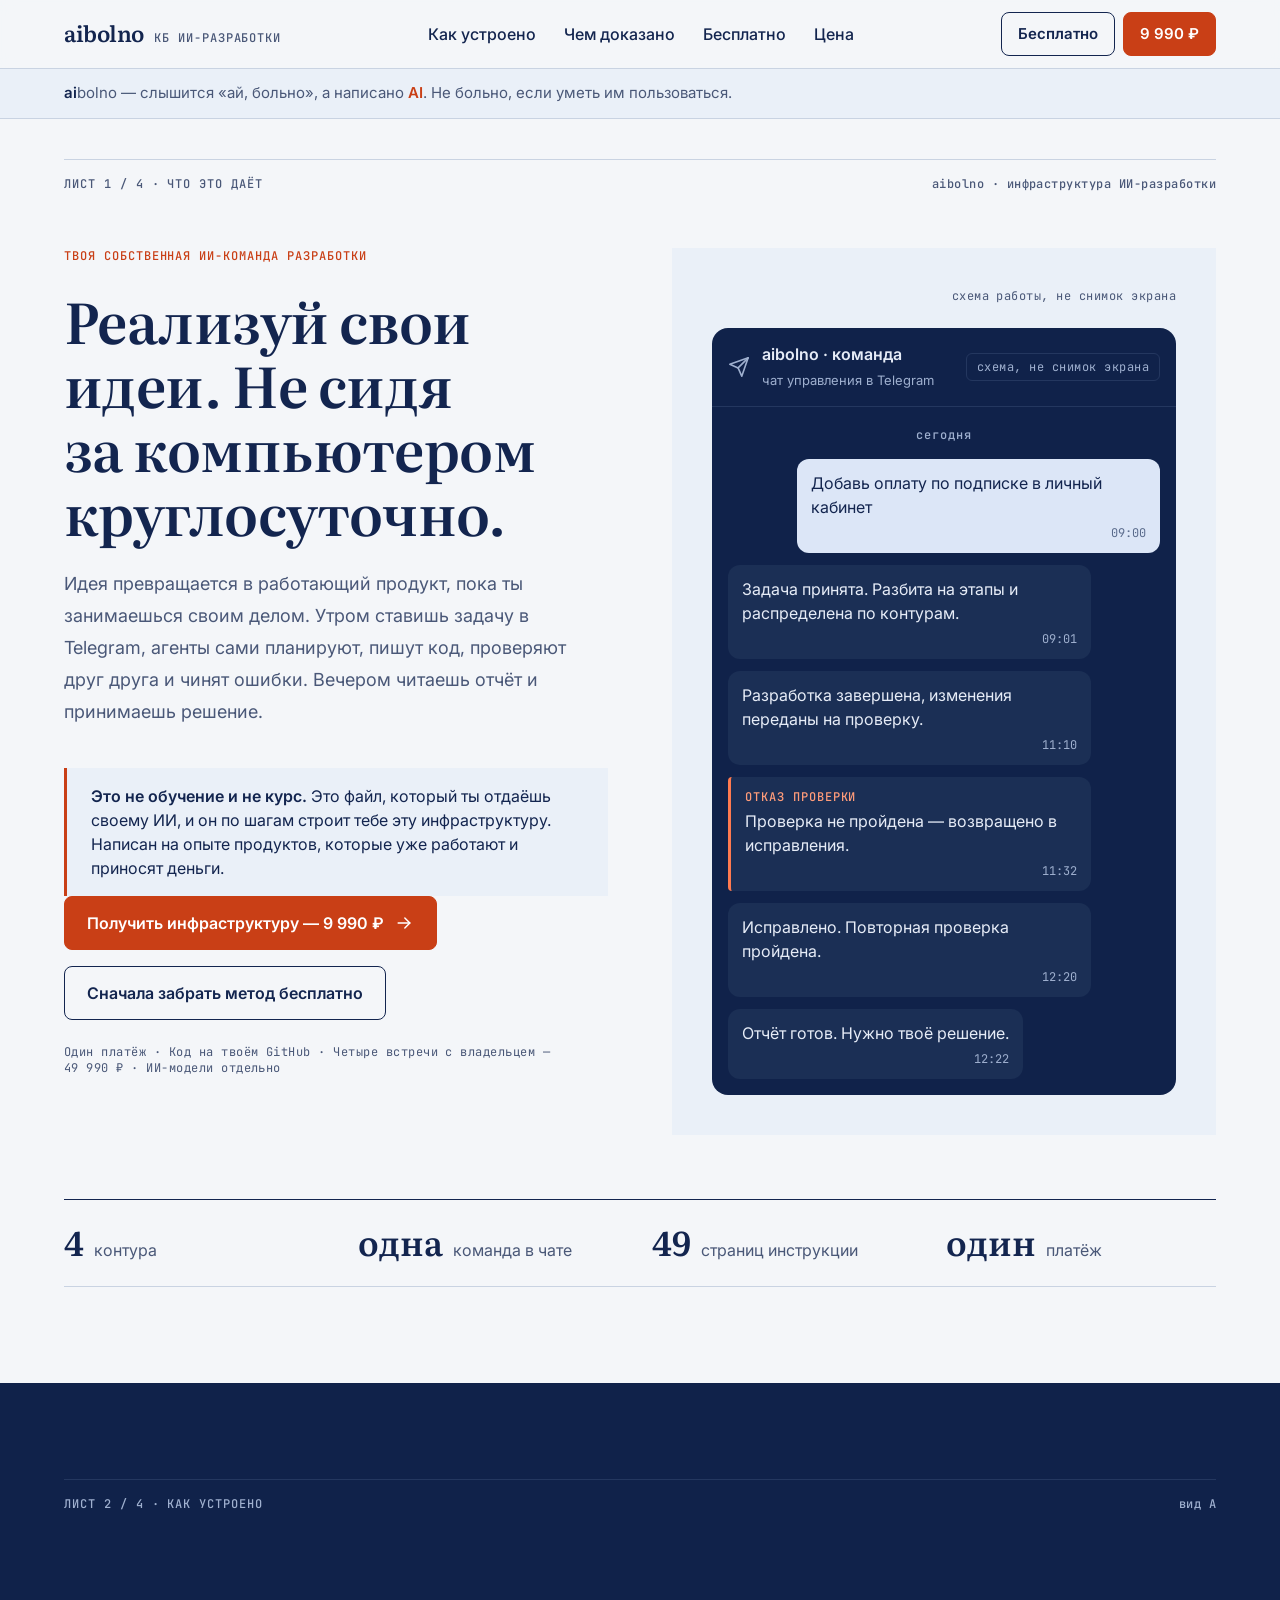
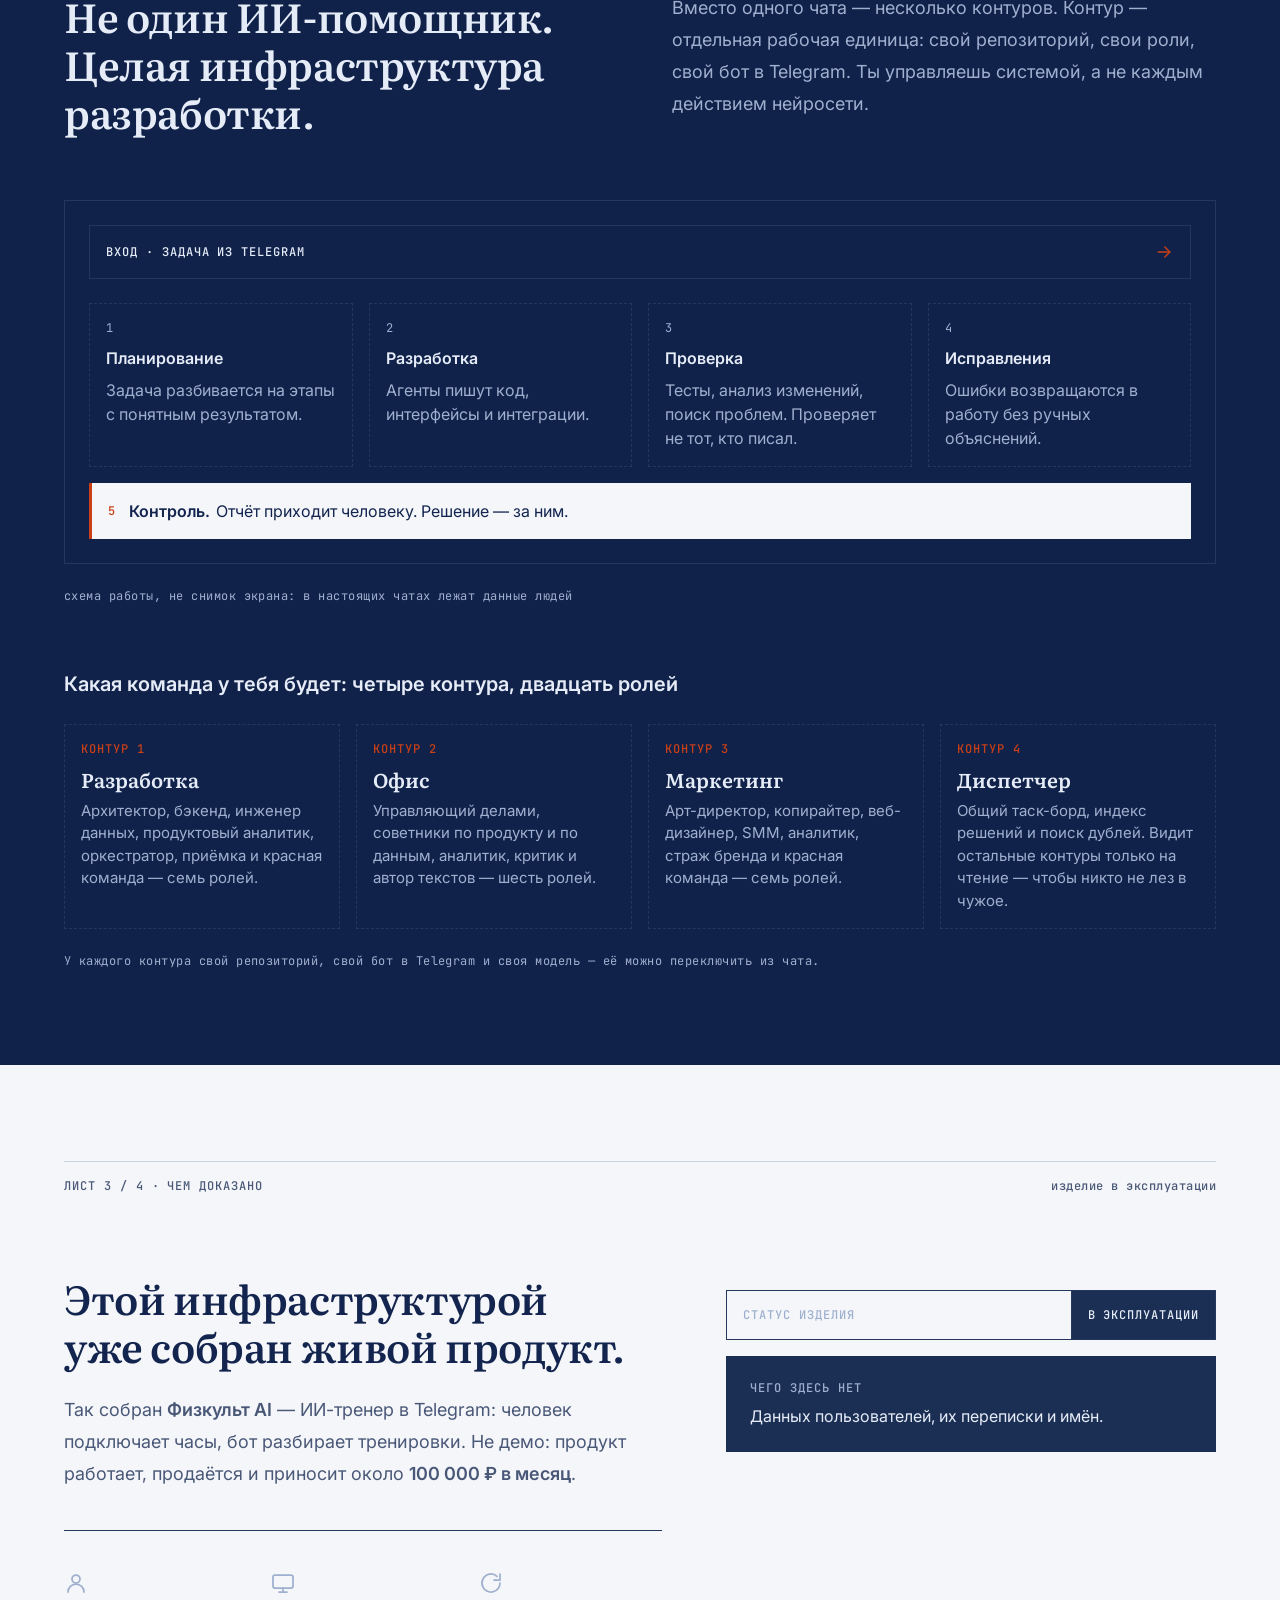
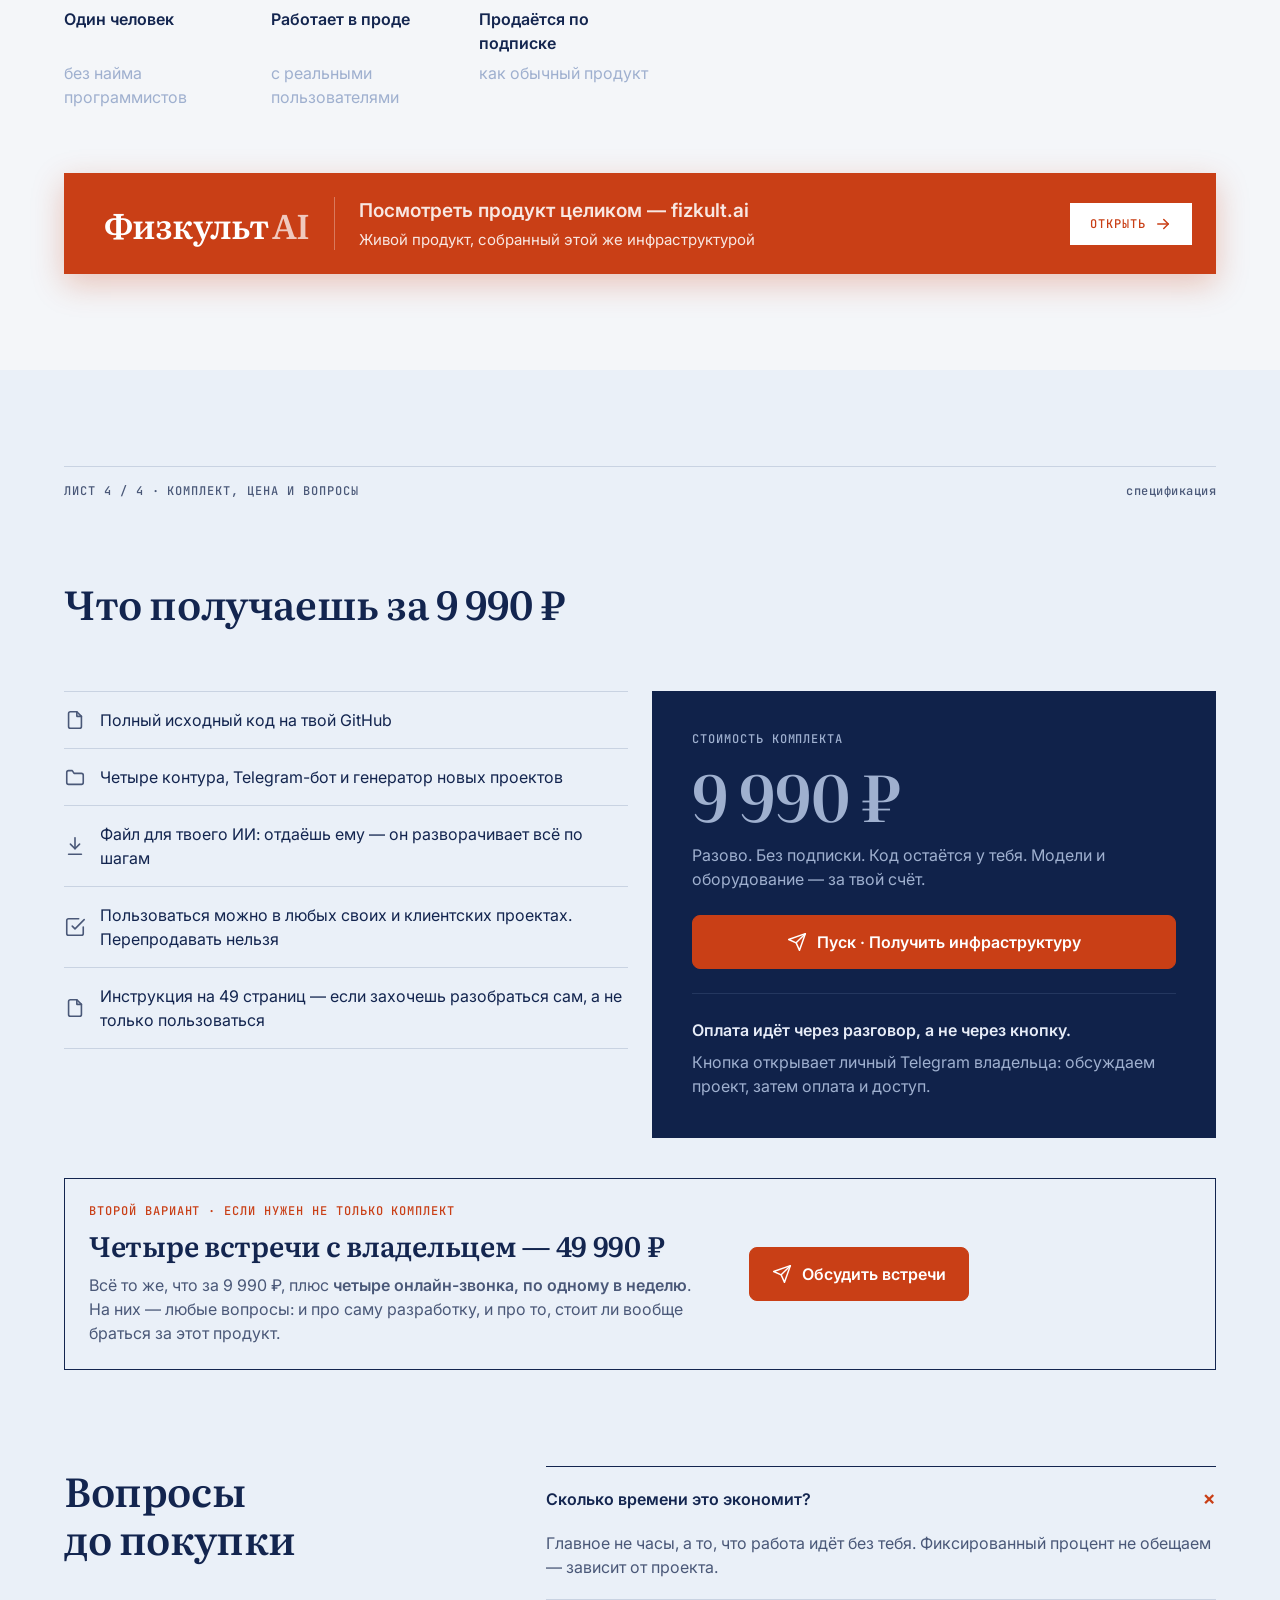
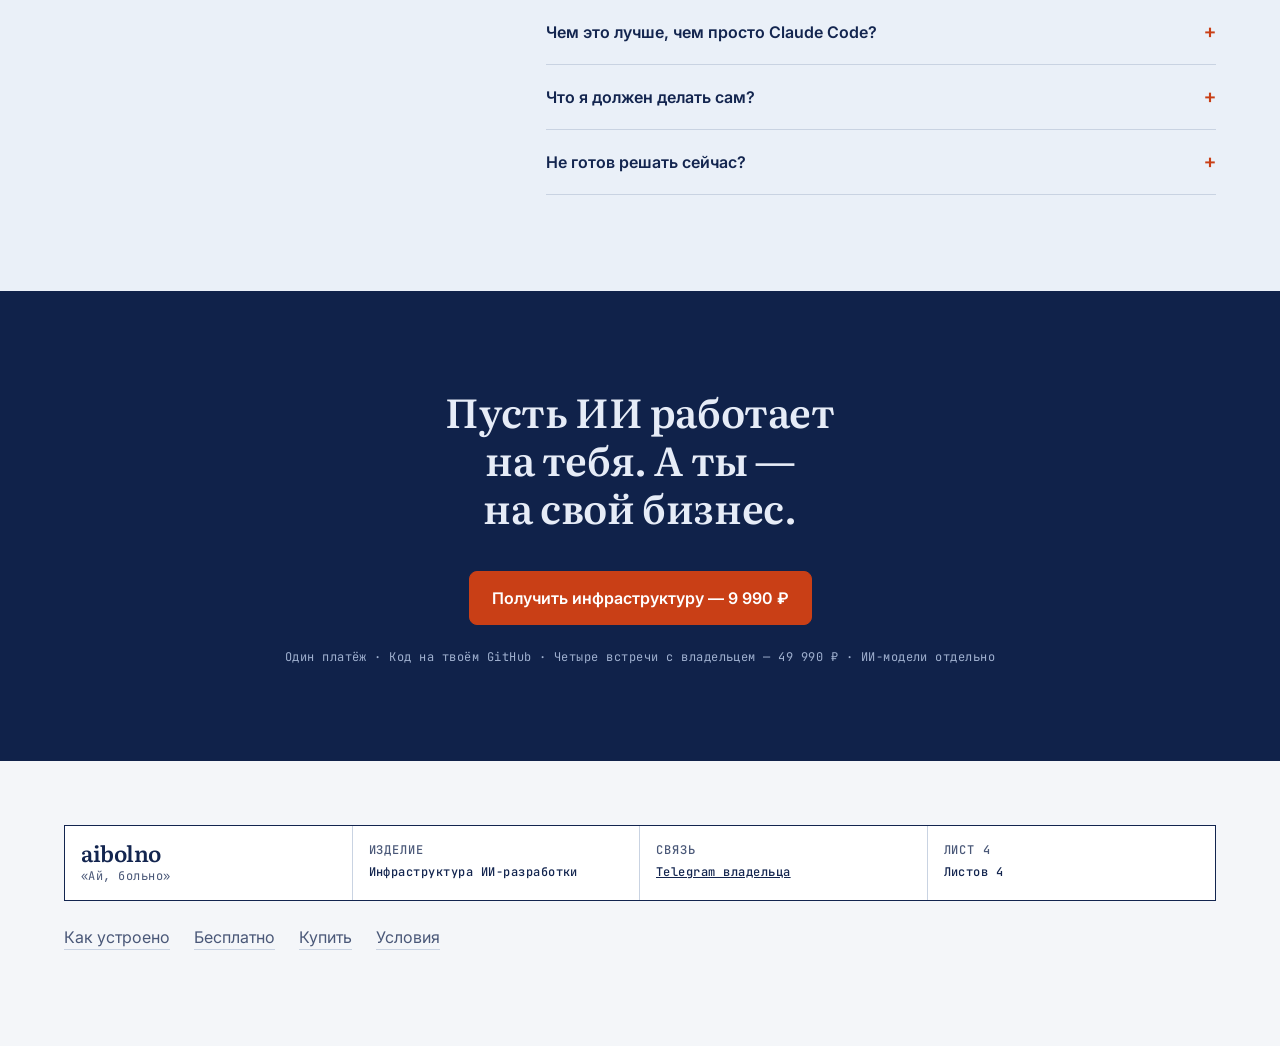
==== commit 231a50f4: "fix(site): вёрстка телефона и удаление листа «Расход на модели» Заказ Eldar (Telegram 26155, 26157)." ====
--- a/index.html
+++ b/index.html
@@ -18,6 +18,19 @@
 <link href="https://fonts.googleapis.com/css2?family=Inter:wght@400;500;600&family=Literata:opsz,wght@7..72,400;7..72,600&family=JetBrains+Mono:wght@400;500&display=swap" rel="stylesheet">
 <link rel="stylesheet" href="design/tokens.css">
 <link rel="stylesheet" href="styles.css">
+<!-- Yandex.Metrika counter -->
+<script type="text/javascript">
+    (function(m,e,t,r,i,k,a){
+        m[i]=m[i]||function(){(m[i].a=m[i].a||[]).push(arguments)};
+        m[i].l=1*new Date();
+        for (var j = 0; j < document.scripts.length; j++) {if (document.scripts[j].src === r) { return; }}
+        k=e.createElement(t),a=e.getElementsByTagName(t)[0],k.async=1,k.src=r,a.parentNode.insertBefore(k,a)
+    })(window, document,'script','https://mc.yandex.ru/metrika/tag.js?id=114508606', 'ym');
+
+    ym(114508606, 'init', {ssr:true, webvisor:true, clickmap:true, ecommerce:"dataLayer", referrer: document.referrer, url: location.href, accurateTrackBounce:true, trackLinks:true});
+</script>
+<noscript><div><img src="https://mc.yandex.ru/watch/114508606" style="position:absolute; left:-9999px;" alt="" /></div></noscript>
+<!-- /Yandex.Metrika counter -->
 </head>
 <body>
 
@@ -26,7 +39,6 @@
     <a class="wordmark" href="/">aibolno <small>КБ ИИ-разработки</small></a>
     <nav>
       <a href="#ustroystvo">Как устроено</a>
-      <a href="#rashod">Расход</a>
       <a href="#dokazano">Чем доказано</a>
       <a href="metod.html">Бесплатно</a>
       <a href="#komplekt">Цена</a>
@@ -49,7 +61,7 @@
 <!-- ЛИСТ 1 -->
 <section class="sheet hero">
   <div class="wrap">
-    <p class="sheet__head"><span>Лист 1 / 5 · что это даёт</span><span>aibolno · инфраструктура ИИ-разработки</span></p>
+    <p class="sheet__head"><span>Лист 1 / 4 · что это даёт</span><span>aibolno · инфраструктура ИИ-разработки</span></p>
 
     <div class="hero__grid">
       <div>
@@ -98,7 +110,7 @@
 <!-- ЛИСТ 2 -->
 <section class="sheet sheet--plate" id="ustroystvo">
   <div class="wrap">
-    <p class="sheet__head"><span>Лист 2 / 5 · как устроено</span><span>вид А</span></p>
+    <p class="sheet__head"><span>Лист 2 / 4 · как устроено</span><span>вид А</span></p>
     <div class="split">
       <h2>Не один ИИ-помощник. Целая инфраструктура разработки.</h2>
       <p class="lead">Вместо одного чата — несколько контуров. Контур — отдельная рабочая единица: свой репозиторий, свои роли, свой бот в Telegram. Ты управляешь системой, а не каждым действием нейросети.</p>
@@ -145,41 +157,9 @@
 </section>
 
 <!-- ЛИСТ 3 -->
-<section class="sheet" id="rashod">
-  <div class="wrap">
-    <p class="sheet__head"><span>Лист 3 / 5 · расход на модели</span><span>заложено в конструкцию</span></p>
-    <div class="split">
-      <h2>Главный расход — не инфраструктура, а модели. Он заложен в конструкцию.</h2>
-      <p class="lead">Команда агентов тратит на задачу в разы больше, чем один чат. Поэтому дорогая модель включается точечно, а не везде, и переключается прямо из Telegram.</p>
-    </div>
-
-    <div class="boxes" style="margin-top:var(--space-5)">
-      <div class="box">
-        <h3>Дорогая модель — только там, где нужна</h3>
-        <ul>
-          <li>Контуры поднимаются на средней модели по умолчанию, сильная включается под конкретную работу</li>
-          <li>Из двадцати ролей на самой дорогой модели работают четыре: архитектор и те, кто ищет дыры в чужой работе. Остальные шестнадцать — на модели дешевле</li>
-          <li>Управляющей роли прямо предписано тратить минимум твоего времени и токенов</li>
-        </ul>
-      </div>
-      <div class="box">
-        <h3>Переключение — из чата, без терминала</h3>
-        <ul>
-          <li>Пять моделей и пять уровней «усердия» переключаются двумя командами в Telegram</li>
-          <li>Поднял модель на сложную задачу — опустил обратно, когда она сделана</li>
-          <li>Запрещено перечитывать чужие репозитории «на всякий случай»: это самый дорогой способ узнать то, что уже записано</li>
-        </ul>
-      </div>
-    </div>
-
-    <p class="note" style="margin-top:var(--space-4); max-width:78ch">Честно о другой стороне: доступ к моделям в цену не входит и оплачивается отдельно. Живой контур расходует его и тогда, когда ты им не занят, — ненужные лучше гасить.</p>
-  </div>
-</section>
-
-<!-- ЛИСТ 4 -->
 <section class="sheet" id="dokazano">
   <div class="wrap">
-    <p class="sheet__head"><span>Лист 4 / 5 · чем доказано</span><span>изделие в эксплуатации</span></p>
+    <p class="sheet__head"><span>Лист 3 / 4 · чем доказано</span><span>изделие в эксплуатации</span></p>
     <div class="proof">
       <div>
         <h2>Этой инфраструктурой уже собран живой продукт.</h2>
@@ -218,10 +198,10 @@
   </div>
 </section>
 
-<!-- ЛИСТ 5 -->
+<!-- ЛИСТ 4 -->
 <section class="sheet sheet--soft" id="komplekt">
   <div class="wrap">
-    <p class="sheet__head"><span>Лист 5 / 5 · комплект, цена и вопросы</span><span>спецификация</span></p>
+    <p class="sheet__head"><span>Лист 4 / 4 · комплект, цена и вопросы</span><span>спецификация</span></p>
     <h2 style="margin-bottom:var(--space-5)">Что получаешь за 9&nbsp;990&nbsp;₽</h2>
 
     <div class="spec">
@@ -303,7 +283,7 @@
       </div>
       <div><dt>Изделие</dt><dd>Инфраструктура ИИ-разработки</dd></div>
       <div><dt>Связь</dt><dd><a href="https://t.me/Eldar_tri">Telegram владельца</a></dd></div>
-      <div><dt>Лист 5</dt><dd>Листов 5</dd></div>
+      <div><dt>Лист 4</dt><dd>Листов 4</dd></div>
     </div>
     <nav class="footlinks">
       <a href="#ustroystvo">Как устроено</a>
--- a/styles.css
+++ b/styles.css
@@ -546,10 +546,29 @@
 /* ---------- 640 ---------- */
 @media (max-width:640px){
   :root{--h1:var(--h1-m); --h2:var(--h2-m); --gutter:var(--page-margin-m)}
-  .top .wrap{min-height:60px; gap:var(--space-1)}
+  .top .wrap{min-height:60px; gap:10px}
   .top nav{display:none}
-  .wordmark{font-size:20px}
+  .wordmark{font-size:21px}
   .wordmark small{display:none}
+  /* в шапке телефона три рамки подряд спорили друг с другом и с именем:
+     «Бесплатно» становится тихой ссылкой, рамка остаётся одна — у цены */
+  .top__buys{gap:14px}
+  .top__buys .btn--ghost{border-color:transparent; background:none; padding:7px 0; font-weight:500}
+  .top__buys .btn--accent{padding:9px 14px}
+  /* каламбур про название на телефоне съедал первый экран раньше заголовка;
+     в подвале он всё равно сказан подписью «Ай, больно» */
+  .pun{display:none}
+  /* шапка листа: два длинных куска моноширинного сталкивались в две колонки
+     и упирались в кромки — на узком ставим их друг под другом */
+  .sheet__head{flex-direction:column; align-items:flex-start; gap:2px;
+    font-size:11px; letter-spacing:.05em; margin-bottom:var(--space-3)}
+  .sheet__head span:last-child{text-align:left; letter-spacing:.03em}
+  main > .sheet:first-child{padding-top:var(--space-3)}
+  main > .sheet:first-child .sheet__head{margin-bottom:var(--space-3)}
+  /* строка условий под кнопками моноширинным с трекингом читалась как
+     служебная надпись — на телефоне обычным текстом */
+  .hero__fine,.final__fine{font-family:var(--font-text); font-size:13px;
+    letter-spacing:0; line-height:1.5; padding-right:0}
   .flow__steps,.states,.steps,.steps--3,.boxes,.facts,.marks,.stampline,.roles,.toc{grid-template-columns:minmax(0,1fr)}
   .roles div,.toc div{border-right:0}
   .facts{gap:var(--space-2)}
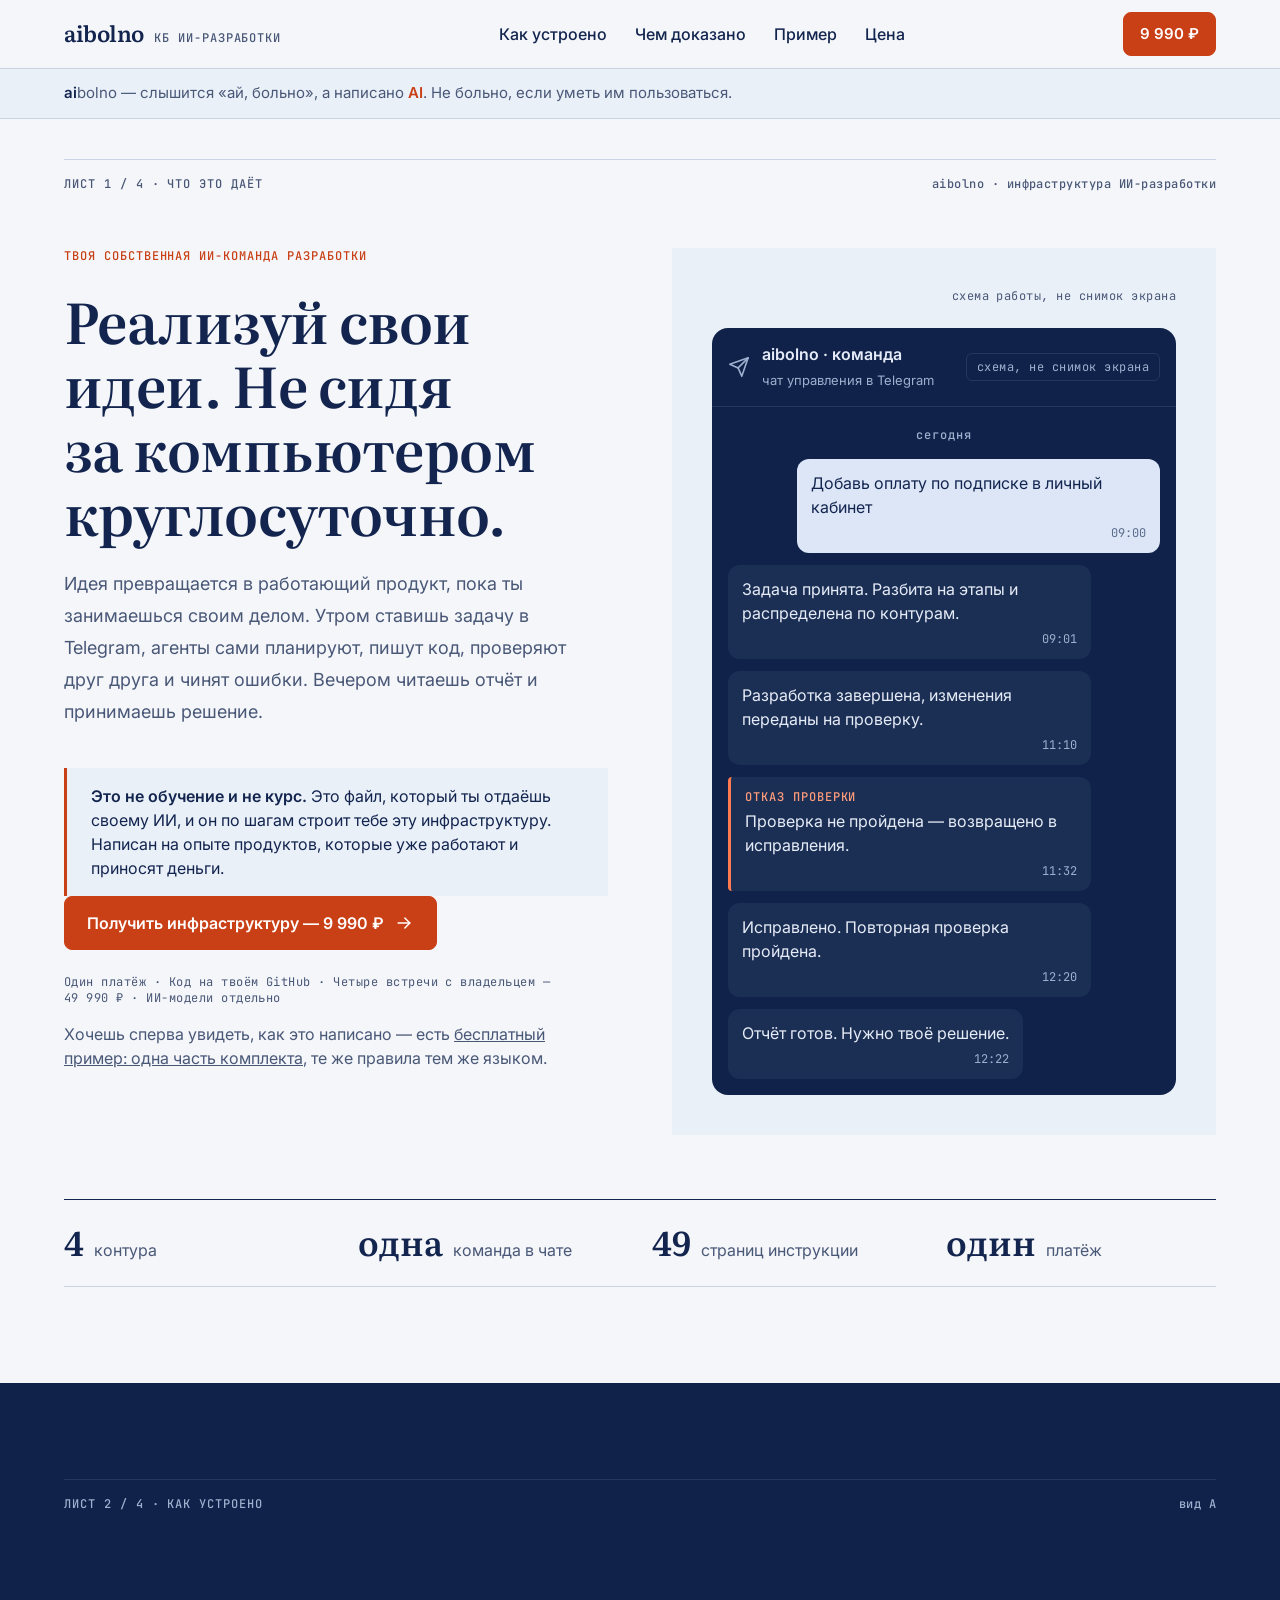
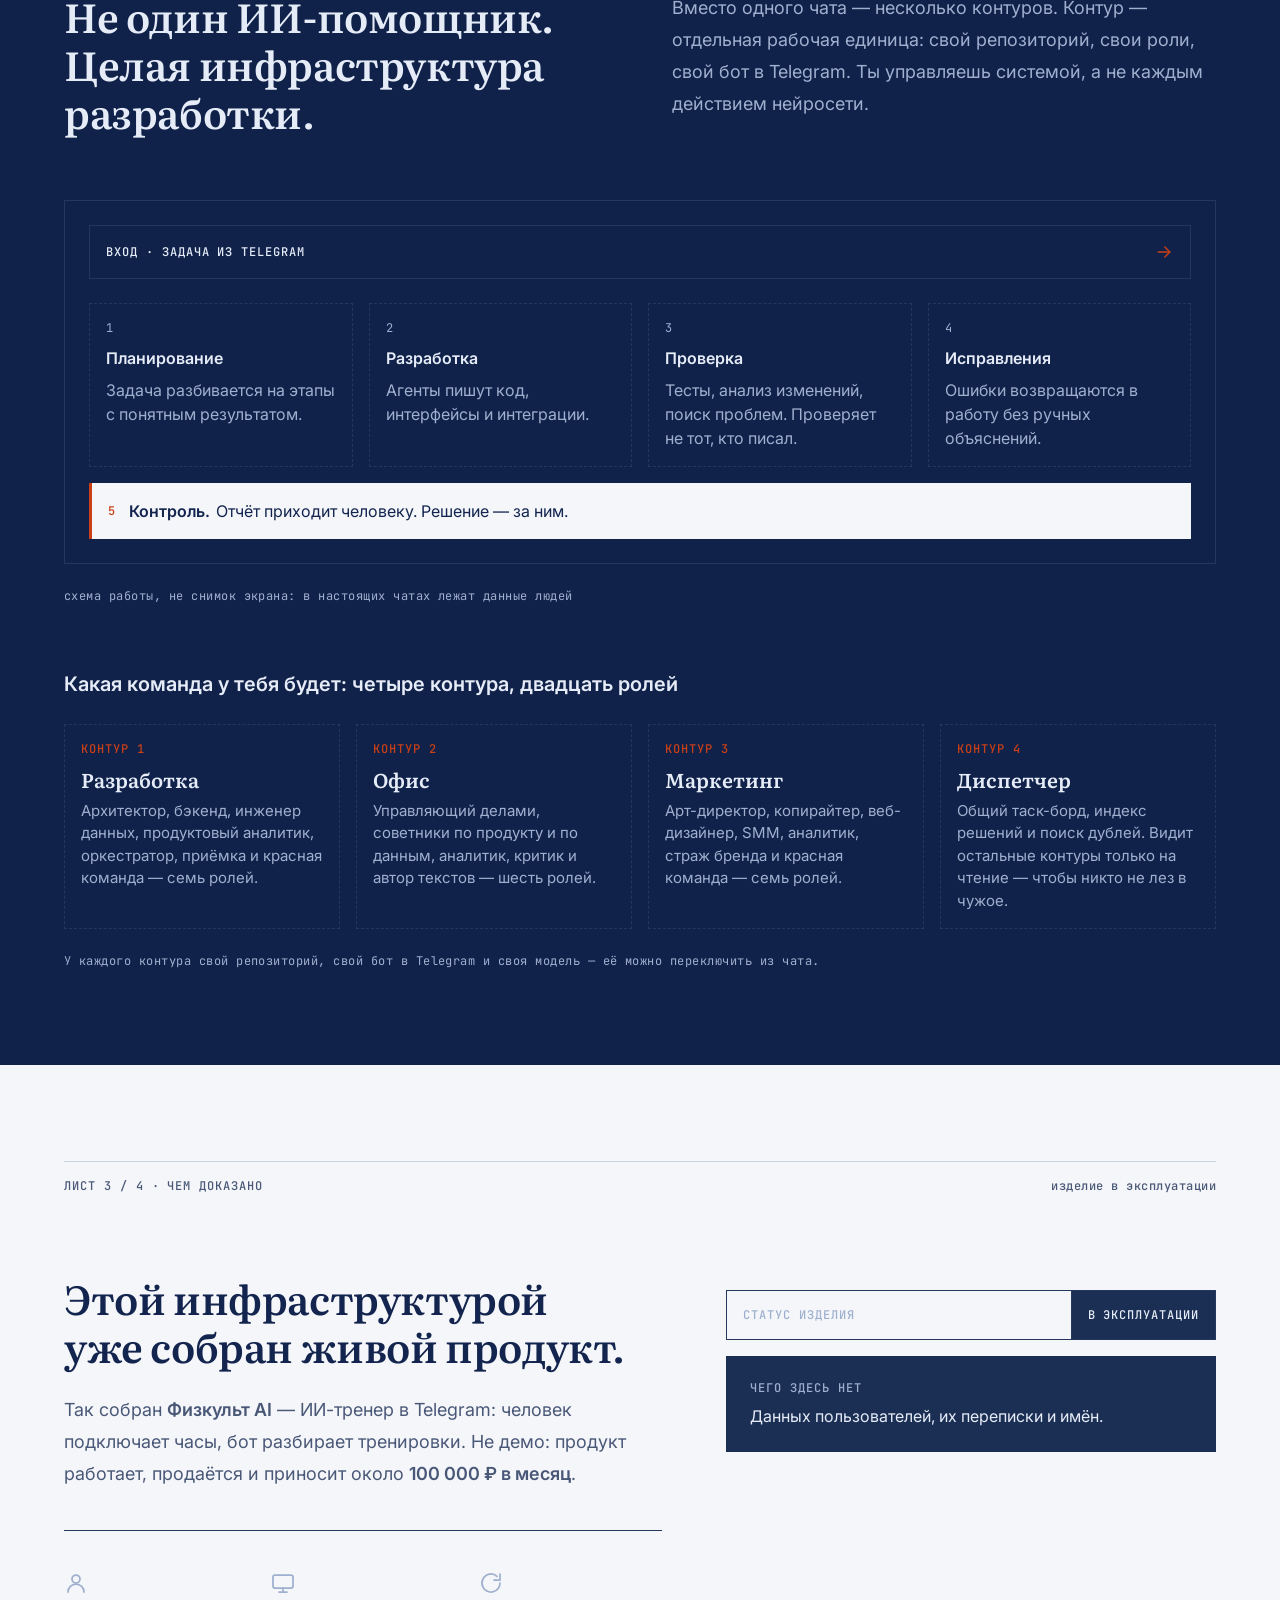
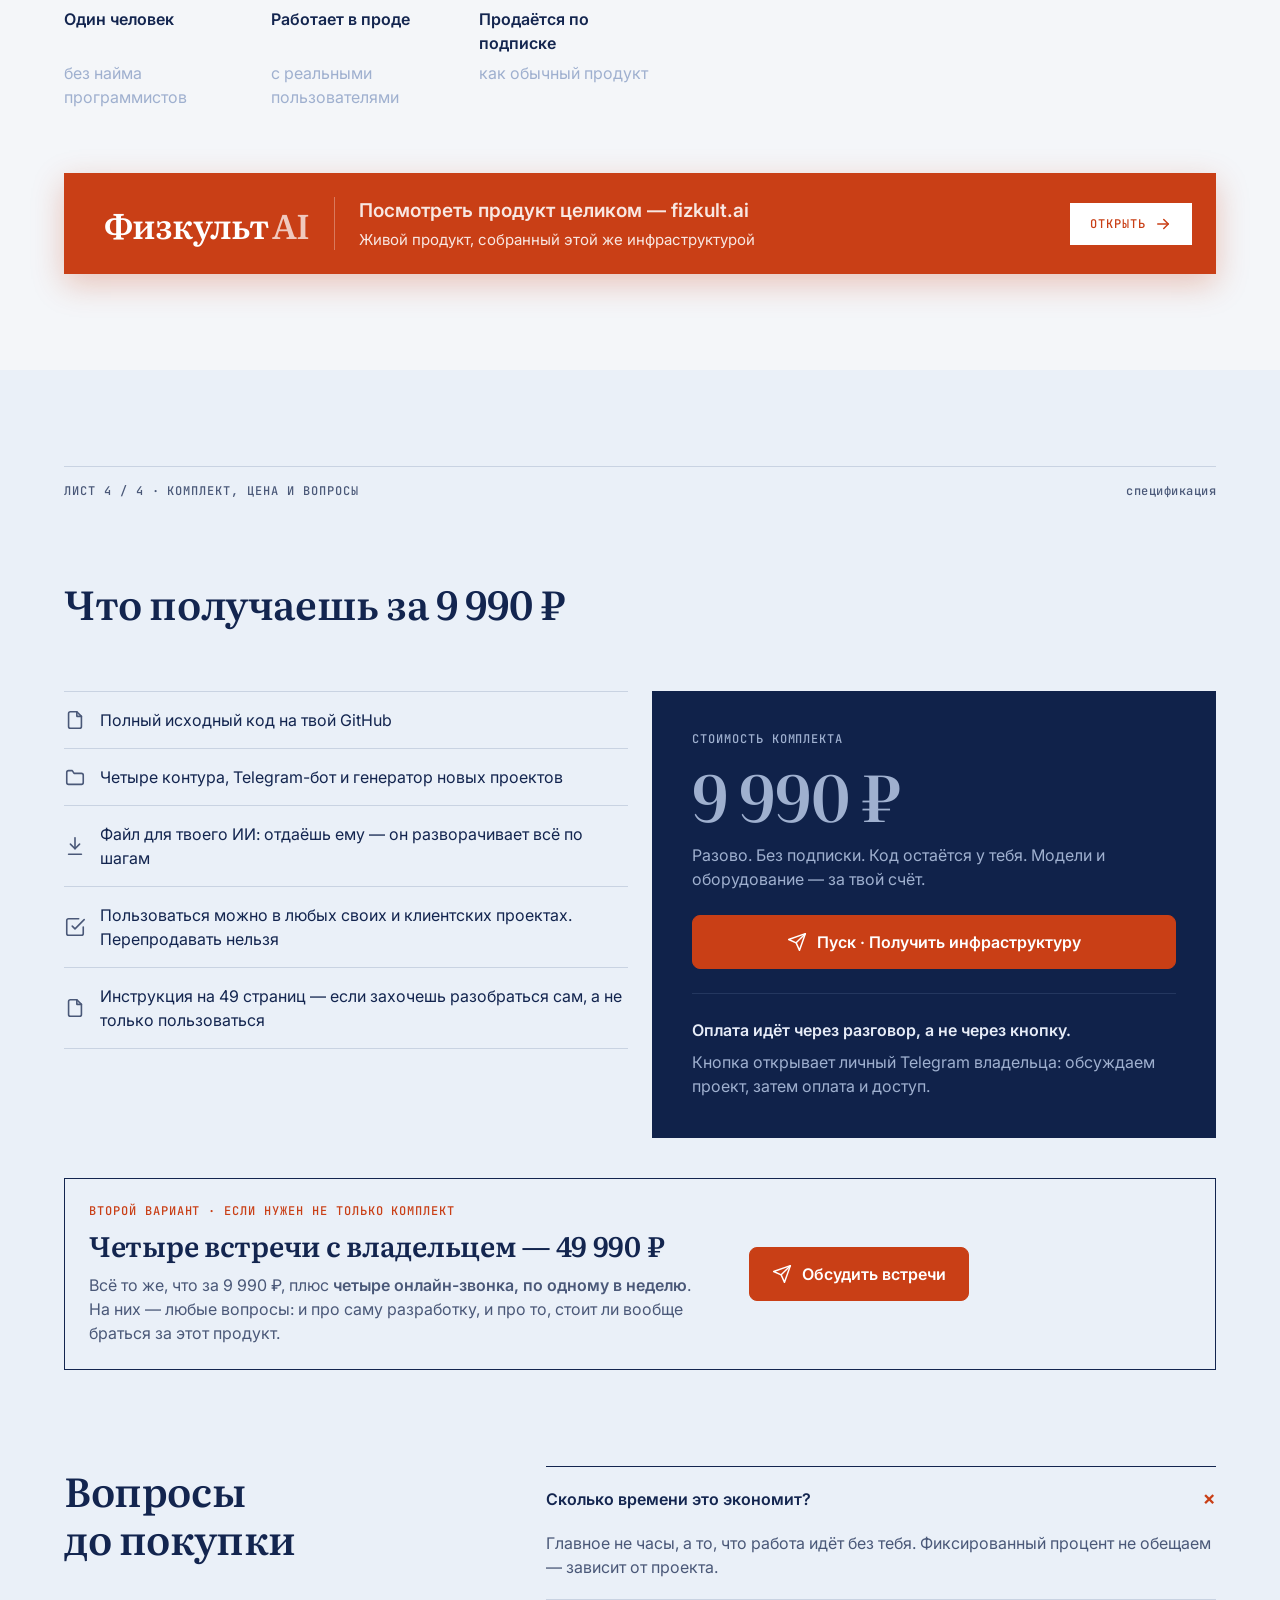
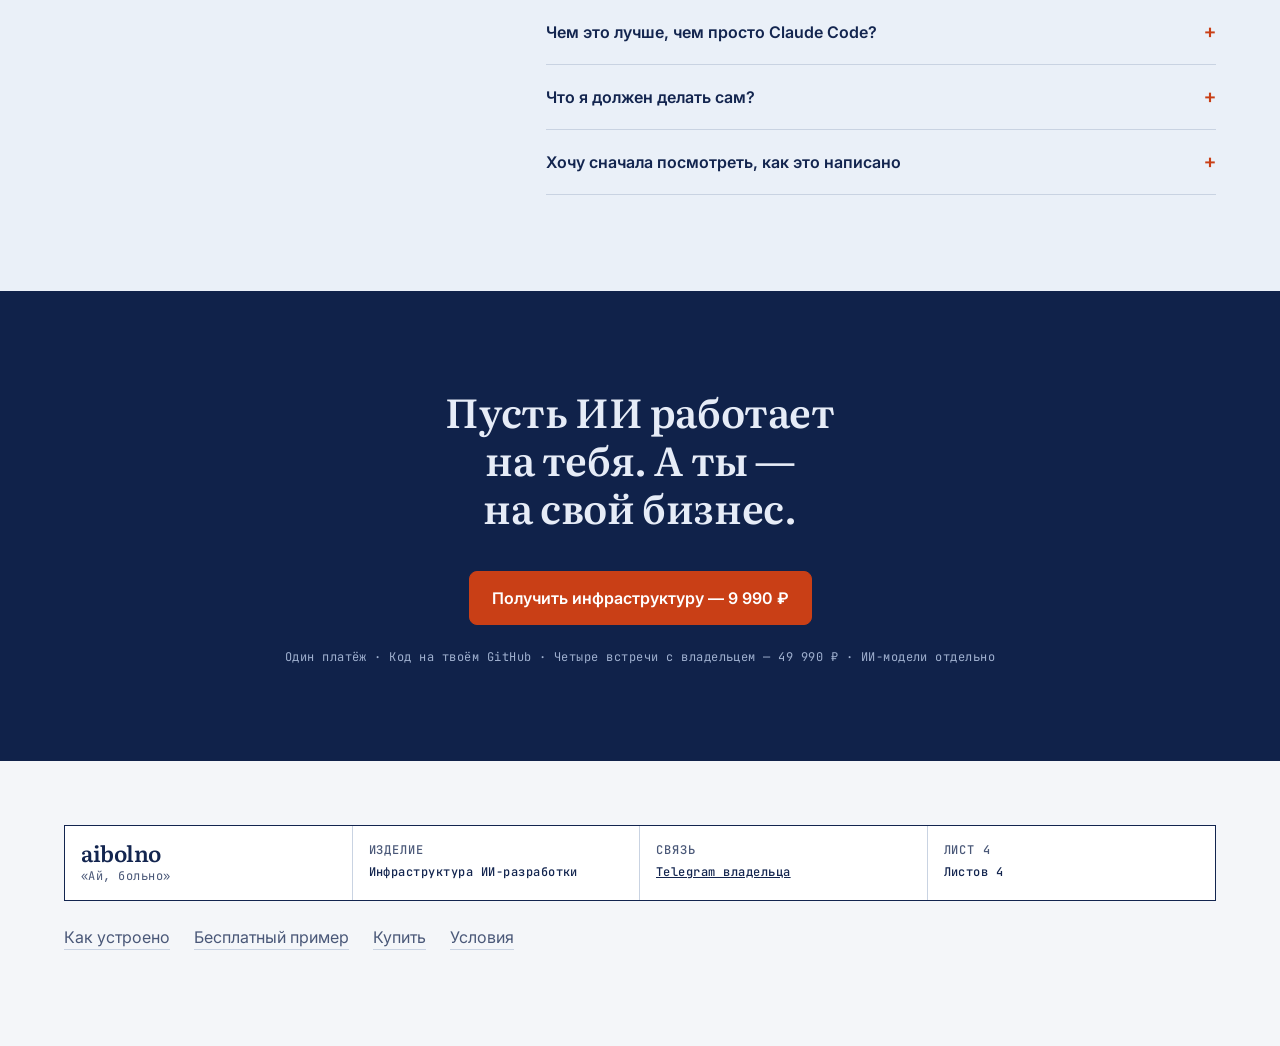
==== commit 8dd4699d: "feat(site): бесплатный файл — не «первый шаг», а пример из комплекта Заказ Eldar (Telegram 26164, 26" ====
--- a/index.html
+++ b/index.html
@@ -40,11 +40,10 @@
     <nav>
       <a href="#ustroystvo">Как устроено</a>
       <a href="#dokazano">Чем доказано</a>
-      <a href="metod.html">Бесплатно</a>
+      <a href="metod.html">Пример</a>
       <a href="#komplekt">Цена</a>
     </nav>
     <div class="top__buys">
-      <a class="btn btn--ghost btn--sm" href="metod.html">Бесплатно</a>
       <a class="btn btn--accent btn--sm" href="oplata.html">9&nbsp;990&nbsp;₽</a>
     </div>
   </div>
@@ -72,9 +71,9 @@
         <div class="btns">
           <a class="btn btn--accent" href="oplata.html">Получить инфраструктуру — 9&nbsp;990&nbsp;₽
             <svg viewBox="0 0 24 24" fill="none" stroke="currentColor" stroke-width="1.75" stroke-linecap="round" stroke-linejoin="round" aria-hidden="true"><path d="M5 12h14"/><path d="m13 6 6 6-6 6"/></svg></a>
-          <a class="btn btn--ghost" href="metod.html">Сначала забрать метод бесплатно</a>
         </div>
         <p class="hero__fine">Один платёж · Код на твоём GitHub · Четыре встречи с владельцем — 49&nbsp;990&nbsp;₽ · ИИ-модели отдельно</p>
+        <p class="note" style="margin-top:var(--space-2)">Хочешь сперва увидеть, как это написано — есть <a href="metod.html">бесплатный пример: одна часть комплекта</a>, те же правила тем же языком.</p>
       </div>
 
       <div class="hero__panel">
@@ -254,8 +253,8 @@
           <p>Развернуть систему по инструкции — это не один клик. Оплачивать модели. Принимать решения: полной автономности здесь нет.</p>
         </details>
         <details>
-          <summary>Не готов решать сейчас?</summary>
-          <p>Забери <a href="metod.html">бесплатный метод</a> или спроси — <a href="https://t.me/Eldar_tri">t.me/Eldar_tri</a>.</p>
+          <summary>Хочу сначала посмотреть, как это написано</summary>
+          <p>Есть <a href="metod.html">бесплатный пример</a> — одна часть комплекта, правила работы. Инфраструктуры в нём нет, но видно язык и подход. Вопросы — <a href="https://t.me/Eldar_tri">t.me/Eldar_tri</a>.</p>
         </details>
       </div>
     </div>
@@ -287,7 +286,7 @@
     </div>
     <nav class="footlinks">
       <a href="#ustroystvo">Как устроено</a>
-      <a href="metod.html">Бесплатно</a>
+      <a href="metod.html">Бесплатный пример</a>
       <a href="oplata.html">Купить</a>
       <a href="oplata.html#usloviya">Условия</a>
     </nav>
--- a/styles.css
+++ b/styles.css
@@ -553,7 +553,6 @@
   /* в шапке телефона три рамки подряд спорили друг с другом и с именем:
      «Бесплатно» становится тихой ссылкой, рамка остаётся одна — у цены */
   .top__buys{gap:14px}
-  .top__buys .btn--ghost{border-color:transparent; background:none; padding:7px 0; font-weight:500}
   .top__buys .btn--accent{padding:9px 14px}
   /* каламбур про название на телефоне съедал первый экран раньше заголовка;
      в подвале он всё равно сказан подписью «Ай, больно» */
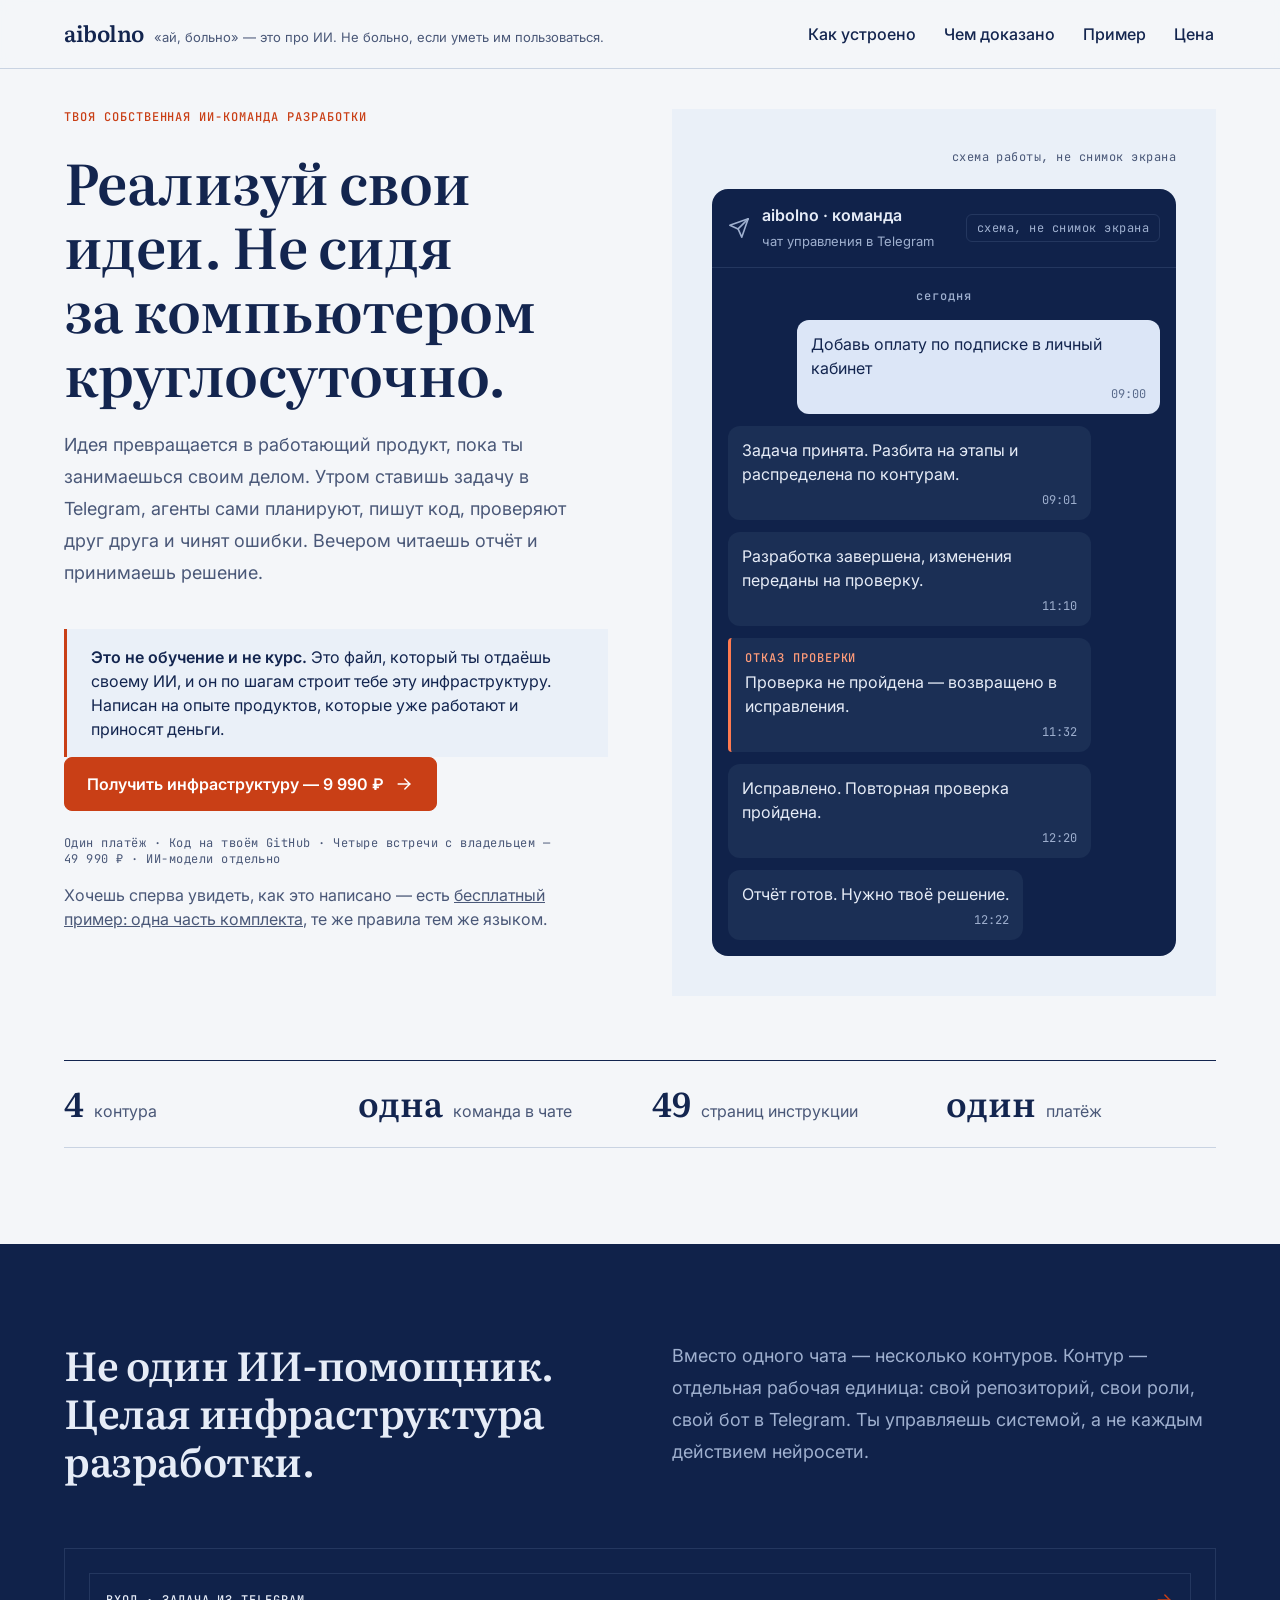
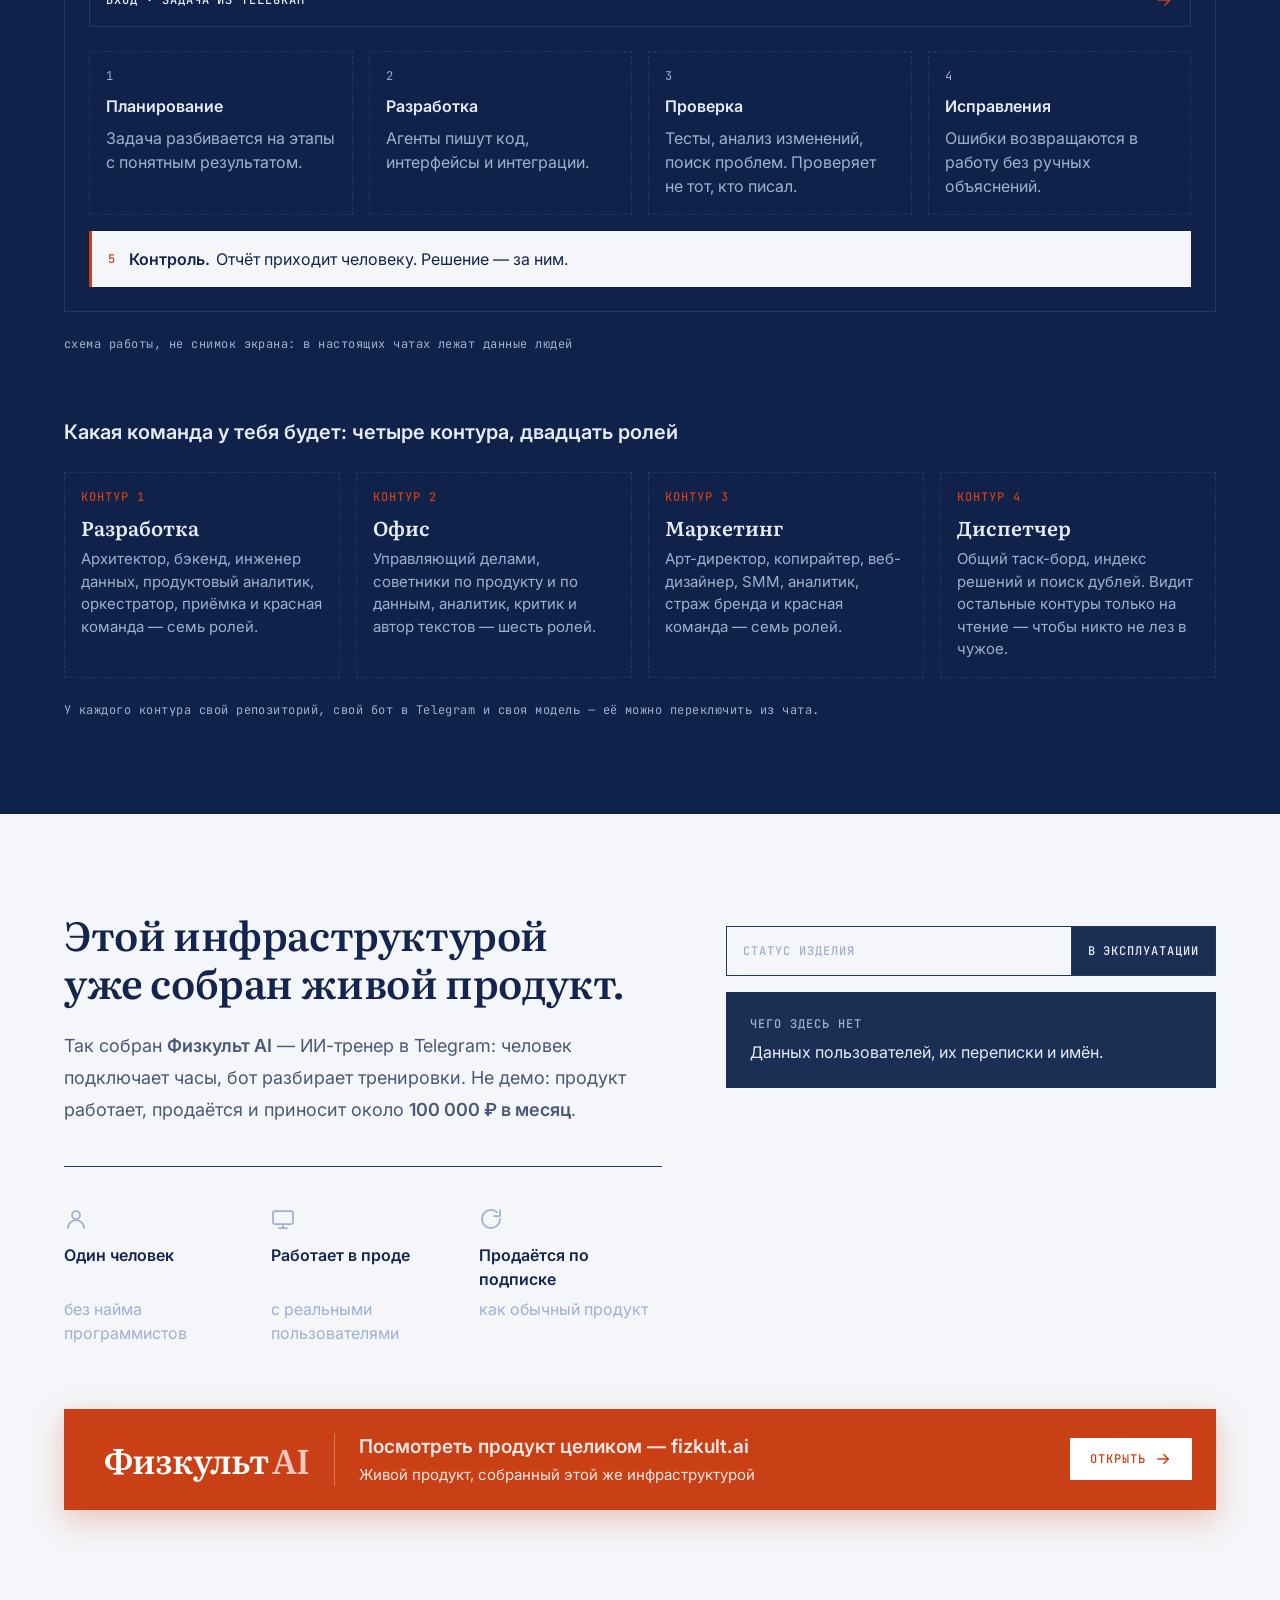
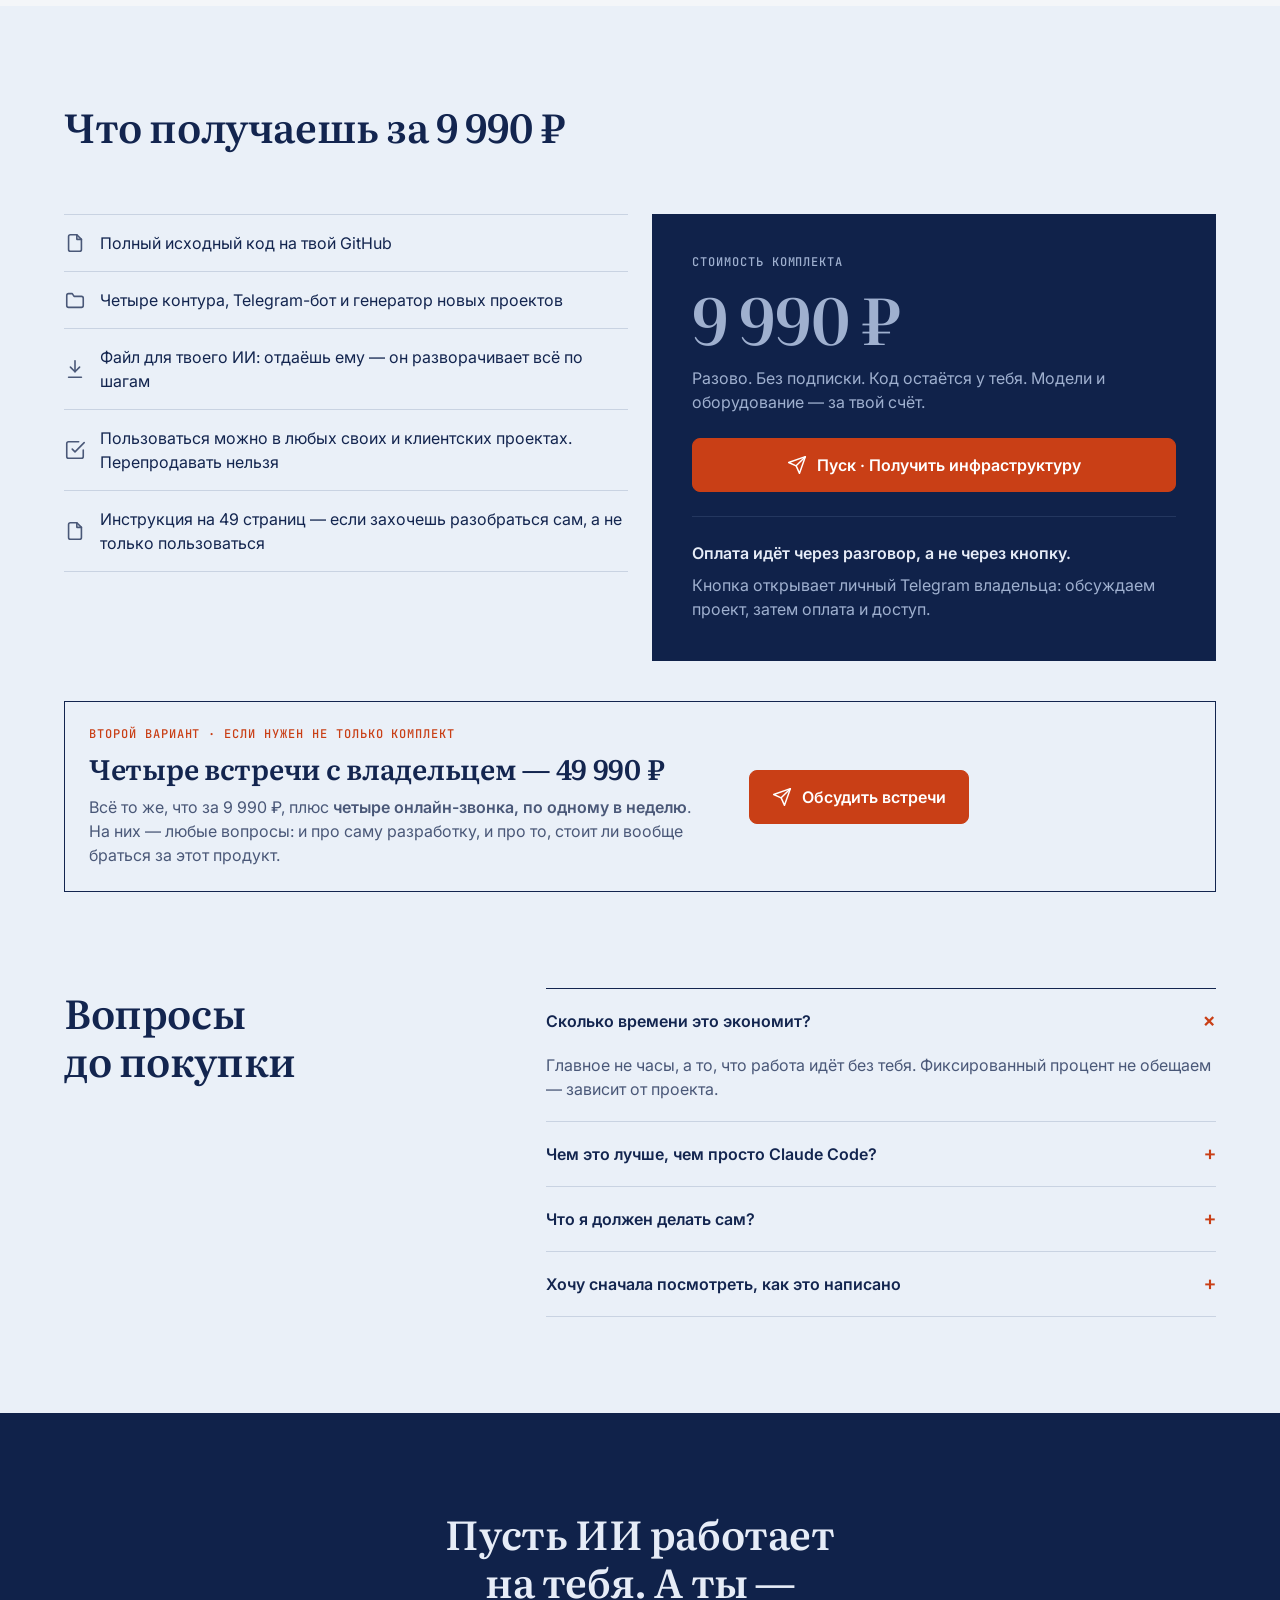
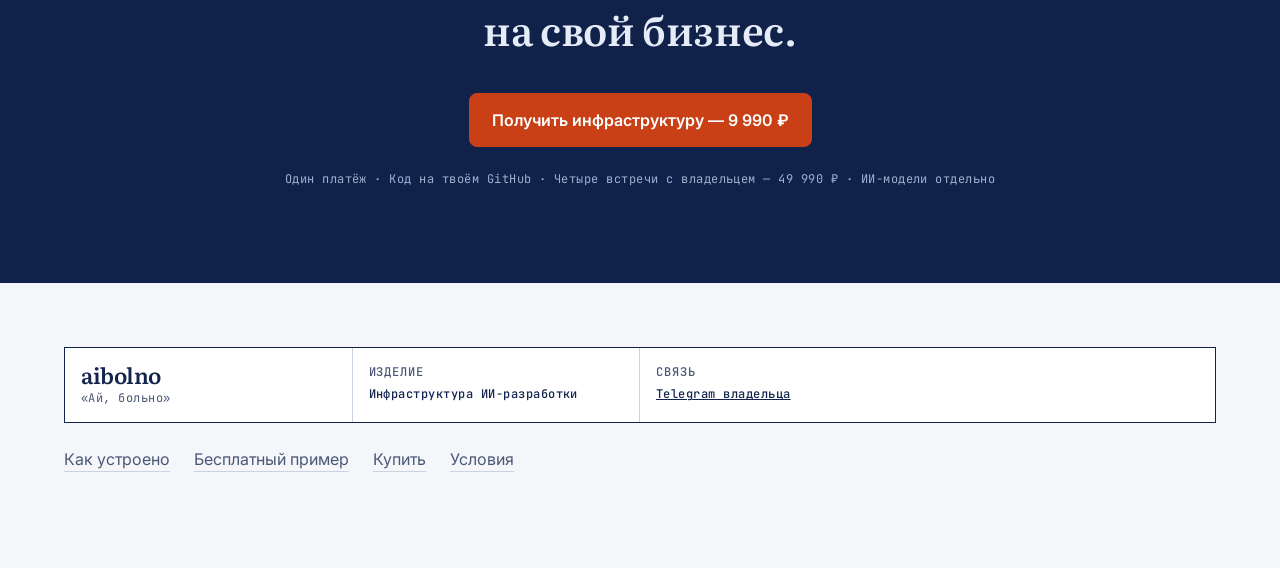
==== commit e27e6ce1: "fix(site): шапка — каламбур у логотипа, цена словом, полосы «ЛИСТ N» убраны Заказы 26187 и 26189.  -" ====
--- a/index.html
+++ b/index.html
@@ -36,31 +36,21 @@
 
 <header class="top">
   <div class="wrap">
-    <a class="wordmark" href="/">aibolno <small>КБ ИИ-разработки</small></a>
+    <a class="wordmark" href="/">aibolno <small>«ай, больно» — это про ИИ. Не больно, если уметь им пользоваться.</small></a>
     <nav>
       <a href="#ustroystvo">Как устроено</a>
       <a href="#dokazano">Чем доказано</a>
       <a href="metod.html">Пример</a>
       <a href="#komplekt">Цена</a>
     </nav>
-    <div class="top__buys">
-      <a class="btn btn--accent btn--sm" href="oplata.html">9&nbsp;990&nbsp;₽</a>
-    </div>
   </div>
 </header>
-
-<div class="pun">
-  <div class="wrap">
-    <p><b>ai</b>bolno — слышится «ай, больно», а написано <i>AI</i>. Не больно, если уметь им пользоваться.</p>
-  </div>
-</div>
 
 <main>
 
 <!-- ЛИСТ 1 -->
 <section class="sheet hero">
   <div class="wrap">
-    <p class="sheet__head"><span>Лист 1 / 4 · что это даёт</span><span>aibolno · инфраструктура ИИ-разработки</span></p>
 
     <div class="hero__grid">
       <div>
@@ -109,7 +99,6 @@
 <!-- ЛИСТ 2 -->
 <section class="sheet sheet--plate" id="ustroystvo">
   <div class="wrap">
-    <p class="sheet__head"><span>Лист 2 / 4 · как устроено</span><span>вид А</span></p>
     <div class="split">
       <h2>Не один ИИ-помощник. Целая инфраструктура разработки.</h2>
       <p class="lead">Вместо одного чата — несколько контуров. Контур — отдельная рабочая единица: свой репозиторий, свои роли, свой бот в Telegram. Ты управляешь системой, а не каждым действием нейросети.</p>
@@ -158,7 +147,6 @@
 <!-- ЛИСТ 3 -->
 <section class="sheet" id="dokazano">
   <div class="wrap">
-    <p class="sheet__head"><span>Лист 3 / 4 · чем доказано</span><span>изделие в эксплуатации</span></p>
     <div class="proof">
       <div>
         <h2>Этой инфраструктурой уже собран живой продукт.</h2>
@@ -200,7 +188,6 @@
 <!-- ЛИСТ 4 -->
 <section class="sheet sheet--soft" id="komplekt">
   <div class="wrap">
-    <p class="sheet__head"><span>Лист 4 / 4 · комплект, цена и вопросы</span><span>спецификация</span></p>
     <h2 style="margin-bottom:var(--space-5)">Что получаешь за 9&nbsp;990&nbsp;₽</h2>
 
     <div class="spec">
@@ -282,7 +269,6 @@
       </div>
       <div><dt>Изделие</dt><dd>Инфраструктура ИИ-разработки</dd></div>
       <div><dt>Связь</dt><dd><a href="https://t.me/Eldar_tri">Telegram владельца</a></dd></div>
-      <div><dt>Лист 4</dt><dd>Листов 4</dd></div>
     </div>
     <nav class="footlinks">
       <a href="#ustroystvo">Как устроено</a>
--- a/styles.css
+++ b/styles.css
@@ -49,19 +49,10 @@
   font:600 22px/1 var(--font-display); letter-spacing:-.02em;
   text-decoration:none; display:flex; align-items:baseline; gap:10px; white-space:nowrap;
 }
-.wordmark small{font:500 var(--label) var(--font-mono); letter-spacing:var(--label-tracking); color:var(--text-2); text-transform:uppercase}
-.top nav{display:flex; gap:var(--space-3); margin-inline:auto}
+.wordmark small{font:400 13px/1.4 var(--font-text); letter-spacing:0; color:var(--text-2); text-transform:none; white-space:normal; max-width:64ch}
+.top nav{display:flex; gap:var(--space-3); margin-left:auto}
 .top nav a{text-decoration:none; font-weight:500; padding:6px 2px; border-bottom:1.5px solid transparent}
 .top nav a:hover{border-bottom-color:var(--accent)}
-.top__buys{display:flex; gap:var(--space-1); align-items:center; margin-left:auto}
-.top nav + .top__buys{margin-left:0}
-
-/* ---------- пояс под шапкой: обыгрываем название ---------- */
-.pun{background:var(--highlight); border-bottom:1px solid var(--line)}
-.pun p{margin:0; padding:13px 0; font:400 15px/1.5 var(--font-text); color:var(--text-2)}
-.pun b{font-weight:600; color:var(--text)}
-.pun i{font-style:normal; font-weight:600; color:var(--accent)}
-@media (max-width:720px){ .pun p{font-size:14px; padding:11px 0} }
 
 /* ---------- кнопки ---------- */
 .btn{
@@ -86,20 +77,9 @@
 .sheet{padding:var(--space-6) 0}
 /* первый лист страницы начинается выше: наверху незачем держать пустоту */
 main > .sheet:first-child{padding-top:var(--space-4)}
-main > .sheet:first-child .sheet__head{margin-bottom:var(--space-4)}
 .sheet--plate{background:var(--plate); color:var(--on-plate)}
 .sheet--plate .lead,.sheet--plate .note{color:var(--on-plate-2)}
 .sheet--soft{background:var(--highlight)}
-.sheet__head{
-  display:flex; justify-content:space-between; gap:var(--space-2); align-items:baseline;
-  padding-bottom:var(--space-2); border-top:1px solid var(--line);
-  padding-top:var(--space-2); margin-bottom:var(--space-5);
-  font:500 var(--label) var(--font-mono); letter-spacing:var(--label-tracking);
-  text-transform:uppercase; color:var(--text-2);
-}
-.sheet--plate .sheet__head{border-top-color:var(--line-plate); color:var(--on-plate-2)}
-.sheet__head span:last-child{text-align:right; text-transform:none; letter-spacing:.04em}
-
 .eyebrow{
   font:500 var(--label) var(--font-mono); letter-spacing:var(--label-tracking);
   text-transform:uppercase; color:var(--accent); margin-bottom:var(--space-3);
@@ -547,23 +527,16 @@
 @media (max-width:640px){
   :root{--h1:var(--h1-m); --h2:var(--h2-m); --gutter:var(--page-margin-m)}
   .top .wrap{min-height:60px; gap:10px}
-  .top nav{display:none}
+  /* на телефоне меню не помещается, но шапка не должна остаться без действия:
+     из четырёх пунктов оставляем последний — «Цена» */
+  .top nav{gap:0}
+  .top nav a{display:none}
+  .top nav a:last-child{display:inline; white-space:nowrap}
   .wordmark{font-size:21px}
-  .wordmark small{display:none}
-  /* в шапке телефона три рамки подряд спорили друг с другом и с именем:
-     «Бесплатно» становится тихой ссылкой, рамка остаётся одна — у цены */
-  .top__buys{gap:14px}
-  .top__buys .btn--accent{padding:9px 14px}
-  /* каламбур про название на телефоне съедал первый экран раньше заголовка;
-     в подвале он всё равно сказан подписью «Ай, больно» */
-  .pun{display:none}
-  /* шапка листа: два длинных куска моноширинного сталкивались в две колонки
-     и упирались в кромки — на узком ставим их друг под другом */
-  .sheet__head{flex-direction:column; align-items:flex-start; gap:2px;
-    font-size:11px; letter-spacing:.05em; margin-bottom:var(--space-3)}
-  .sheet__head span:last-child{text-align:left; letter-spacing:.03em}
+  .wordmark{flex-direction:column; align-items:flex-start; gap:1px; line-height:1.15}
+  .wordmark small{font-size:11px; line-height:1.3; max-width:32ch}
+  /* имя с подписью на телефоне встаёт в две строки — цены в шапке больше нет */
   main > .sheet:first-child{padding-top:var(--space-3)}
-  main > .sheet:first-child .sheet__head{margin-bottom:var(--space-3)}
   /* строка условий под кнопками моноширинным с трекингом читалась как
      служебная надпись — на телефоне обычным текстом */
   .hero__fine,.final__fine{font-family:var(--font-text); font-size:13px;
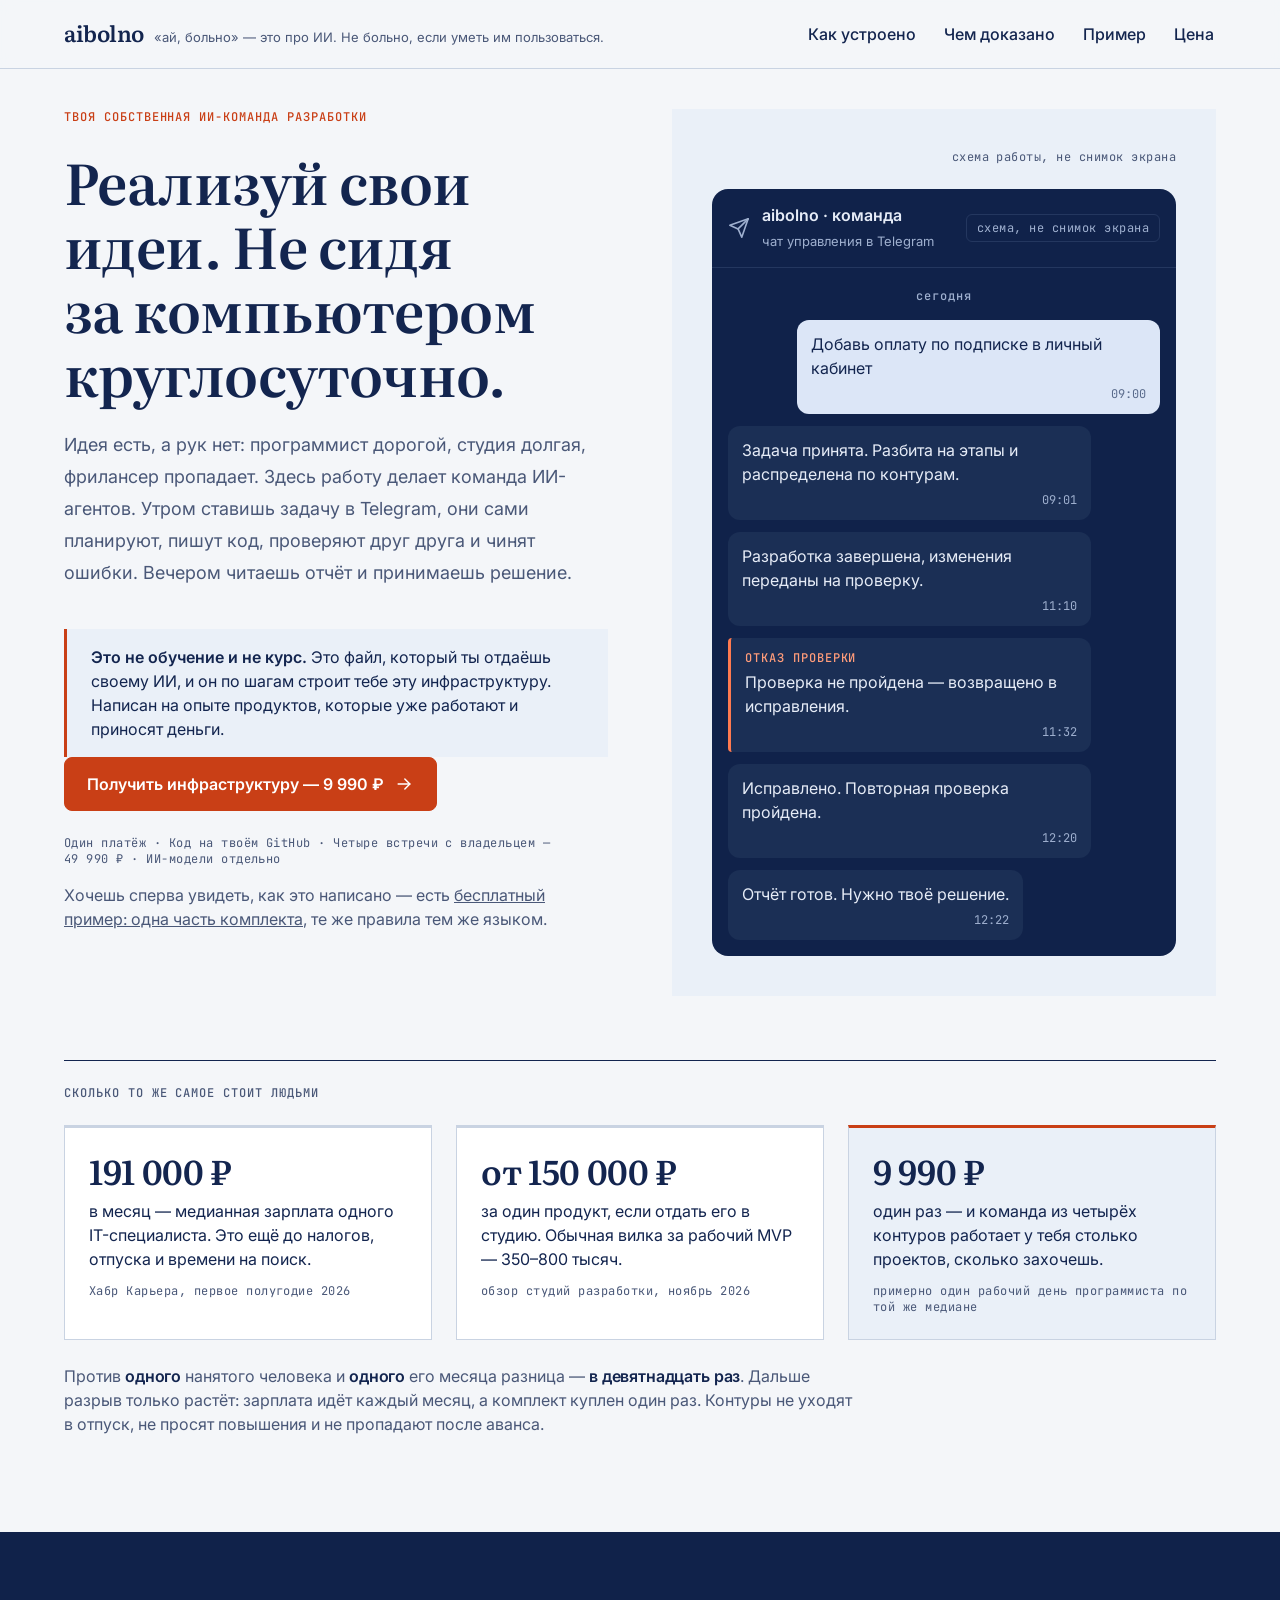
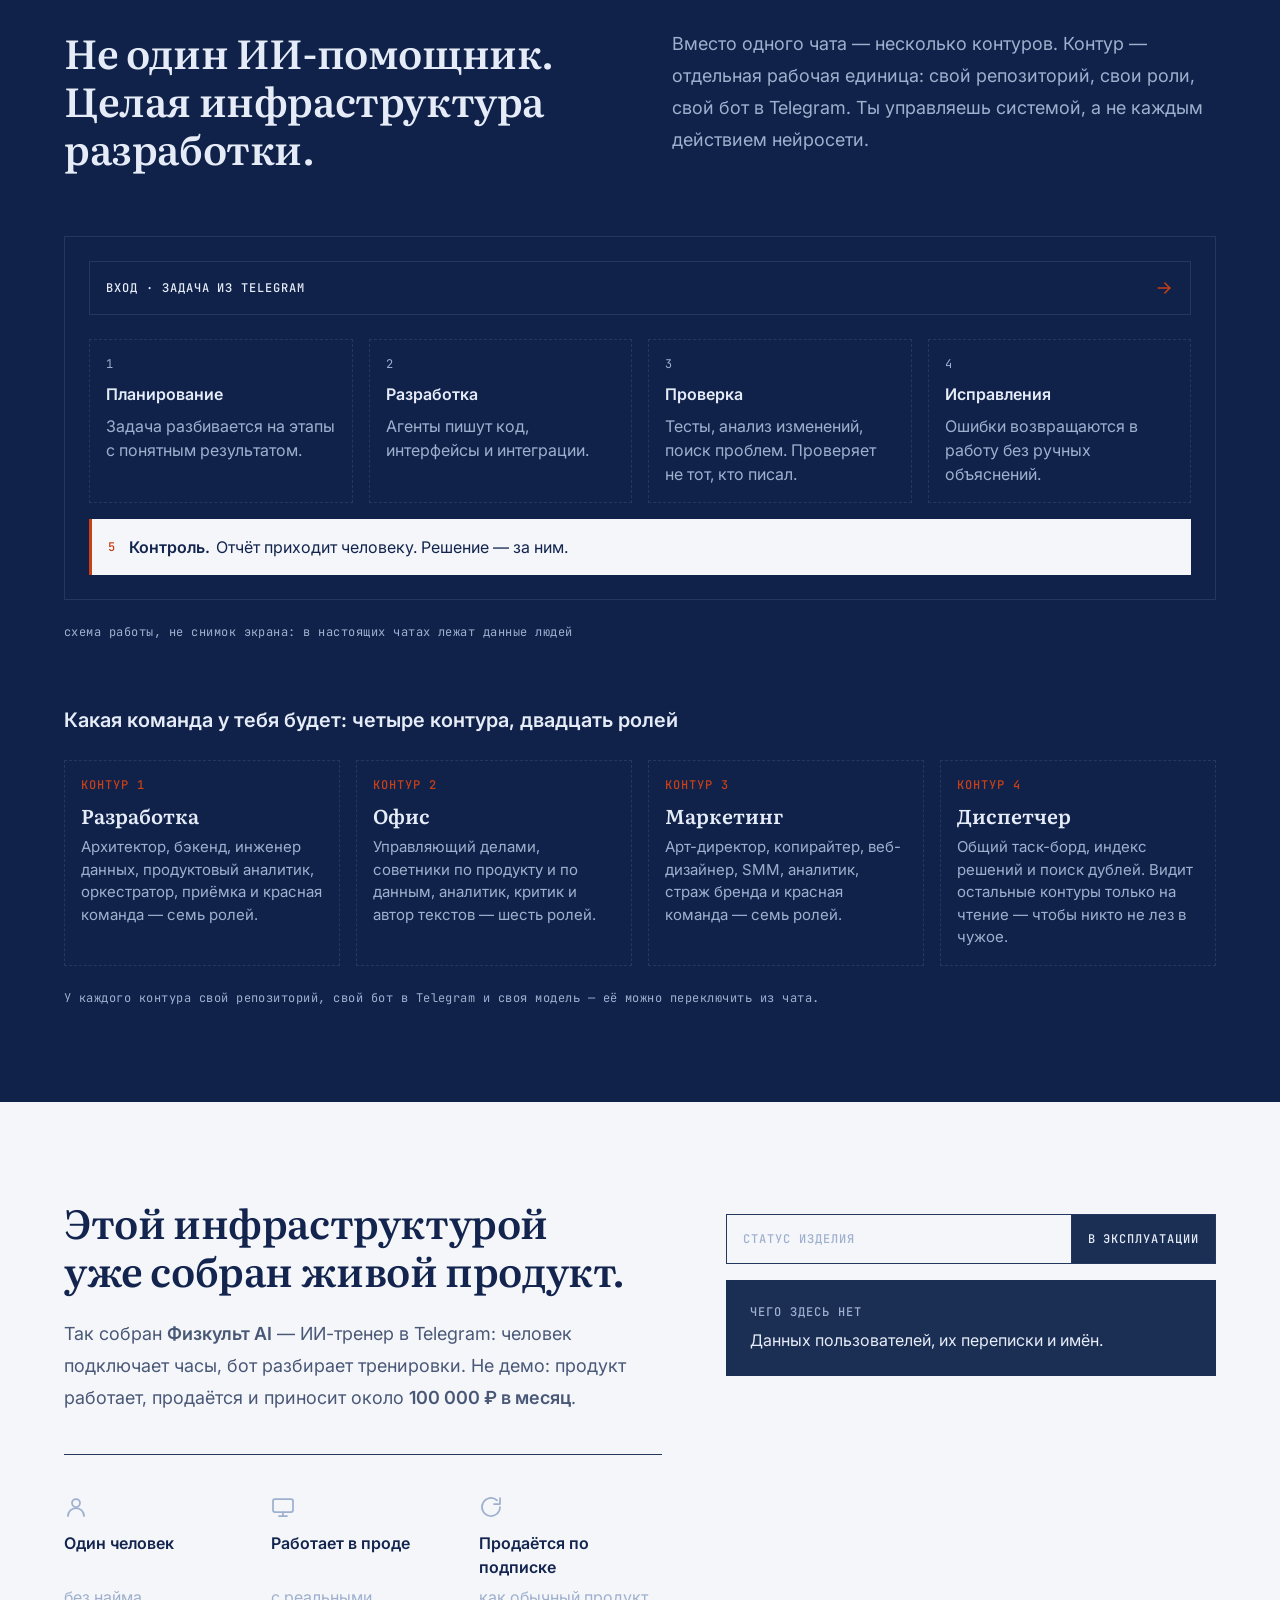
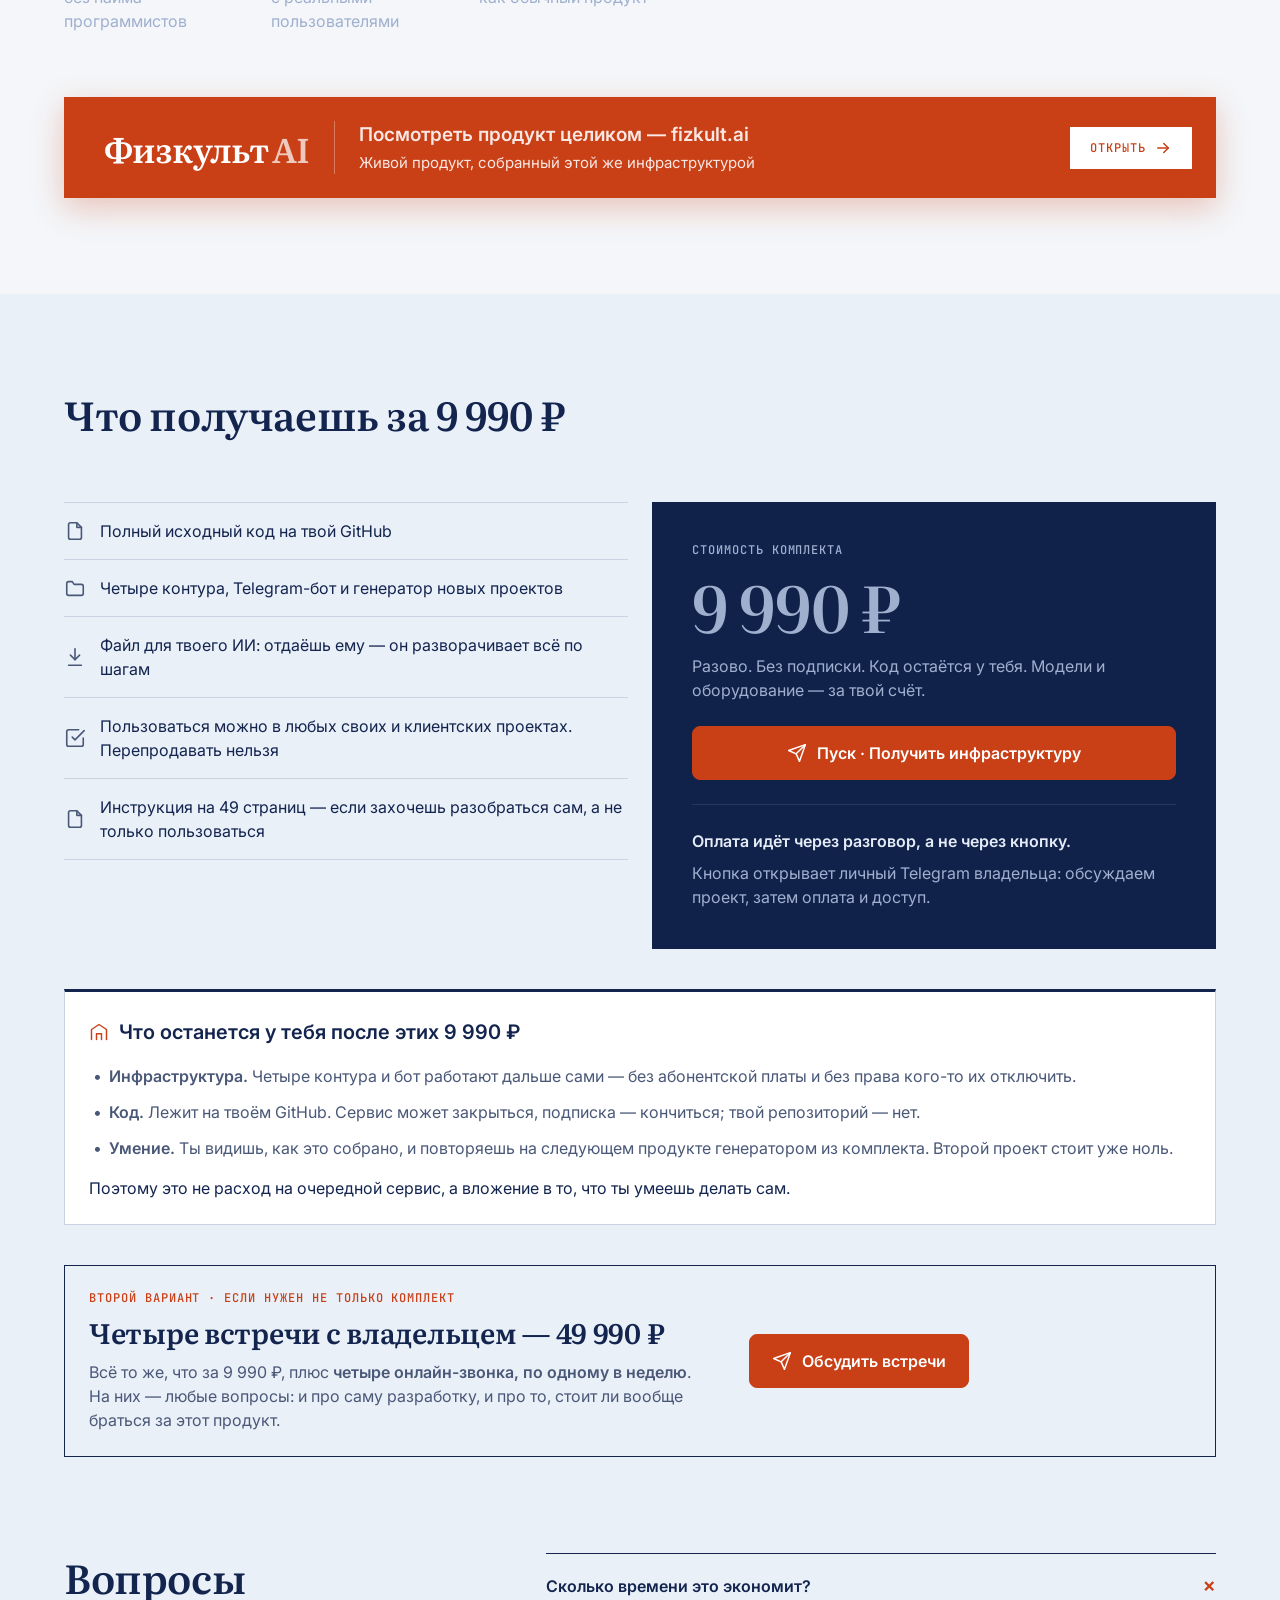
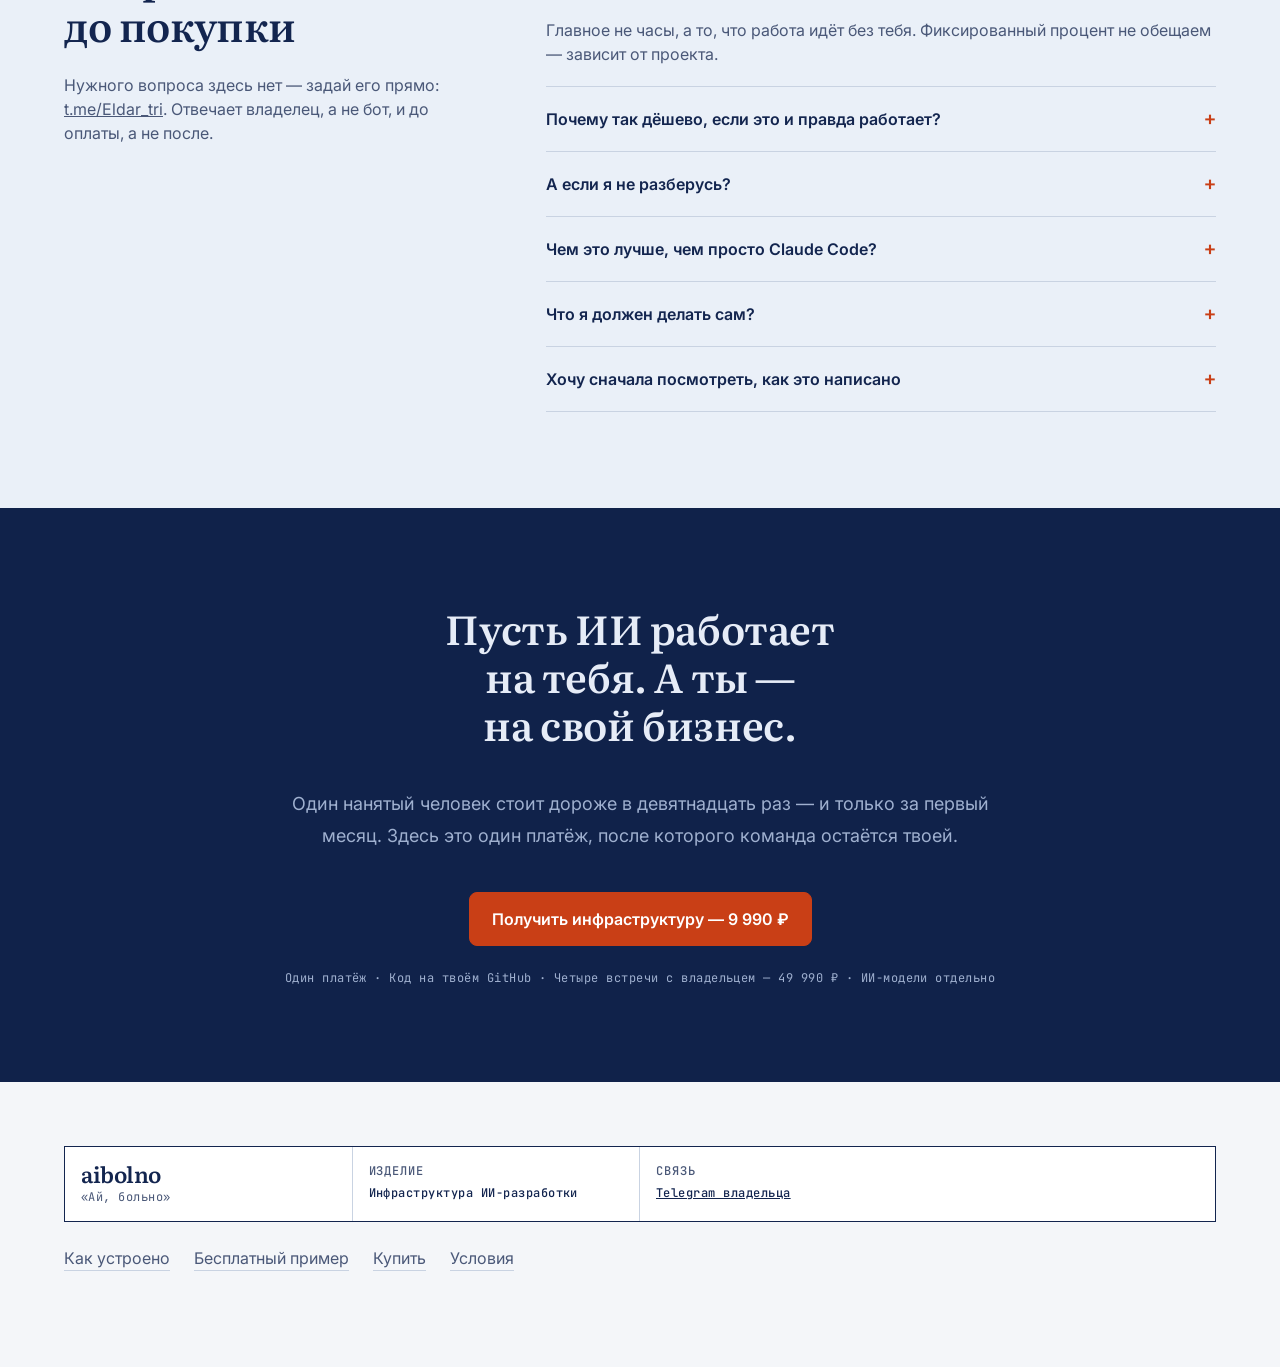
==== commit b7c449b0: "feat(site): продающий слой — ценовой якорь, возражения, «вложение, а не расход» Заказ 26204: «в моём" ====
--- a/index.html
+++ b/index.html
@@ -56,7 +56,7 @@
       <div>
         <p class="eyebrow">Твоя собственная ИИ-команда разработки</p>
         <h1>Реализуй свои идеи. Не&nbsp;сидя за&nbsp;компьютером круглосуточно.</h1>
-        <p class="lead">Идея превращается в работающий продукт, пока ты занимаешься своим делом. Утром ставишь задачу в Telegram, агенты сами планируют, пишут код, проверяют друг друга и чинят ошибки. Вечером читаешь отчёт и принимаешь решение.</p>
+        <p class="lead">Идея есть, а рук нет: программист дорогой, студия долгая, фрилансер пропадает. Здесь работу делает команда ИИ-агентов. Утром ставишь задачу в Telegram, они сами планируют, пишут код, проверяют друг друга и чинят ошибки. Вечером читаешь отчёт и принимаешь решение.</p>
         <p class="claim"><b>Это не обучение и не курс.</b> Это файл, который ты отдаёшь своему ИИ, и он по шагам строит тебе эту инфраструктуру. Написан на опыте продуктов, которые уже работают и приносят деньги.</p>
         <div class="btns">
           <a class="btn btn--accent" href="oplata.html">Получить инфраструктуру — 9&nbsp;990&nbsp;₽
@@ -87,11 +87,26 @@
       </div>
     </div>
 
-    <div class="facts">
-      <div><b>4</b><span>контура</span></div>
-      <div><b>одна</b><span>команда в чате</span></div>
-      <div><b>49</b><span>страниц инструкции</span></div>
-      <div><b>один</b><span>платёж</span></div>
+    <div class="vs">
+      <p class="vs__head">Сколько то же самое стоит людьми</p>
+      <div class="vs__grid">
+        <div>
+          <b>191 000 ₽</b>
+          <span>в месяц — медианная зарплата одного IT-специалиста. Это ещё до налогов, отпуска и времени на поиск.</span>
+          <i>Хабр Карьера, первое полугодие 2026</i>
+        </div>
+        <div>
+          <b>от 150 000 ₽</b>
+          <span>за один продукт, если отдать его в студию. Обычная вилка за рабочий MVP — 350–800 тысяч.</span>
+          <i>обзор студий разработки, ноябрь 2026</i>
+        </div>
+        <div class="vs__ours">
+          <b>9 990 ₽</b>
+          <span>один раз — и команда из четырёх контуров работает у тебя столько проектов, сколько захочешь.</span>
+          <i>примерно один рабочий день программиста по той же медиане</i>
+        </div>
+      </div>
+      <p class="vs__note">Против <b>одного</b> нанятого человека и <b>одного</b> его месяца разница — <b>в девятнадцать раз</b>. Дальше разрыв только растёт: зарплата идёт каждый месяц, а комплект куплен один раз. Контуры не уходят в отпуск, не просят повышения и не пропадают после аванса.</p>
     </div>
   </div>
 </section>
@@ -213,6 +228,16 @@
       </div>
     </div>
 
+    <div class="box" style="margin-top:var(--space-4)">
+      <h3><svg viewBox="0 0 24 24" fill="none" stroke="currentColor" stroke-width="1.75" stroke-linecap="round" stroke-linejoin="round" aria-hidden="true"><path d="M3 21V9l9-6 9 6v12"/><path d="M9 21v-7h6v7"/></svg>Что останется у тебя после этих 9&nbsp;990&nbsp;₽</h3>
+      <ul>
+        <li><b>Инфраструктура.</b> Четыре контура и бот работают дальше сами — без абонентской платы и без права кого-то их отключить.</li>
+        <li><b>Код.</b> Лежит на твоём GitHub. Сервис может закрыться, подписка — кончиться; твой репозиторий — нет.</li>
+        <li><b>Умение.</b> Ты видишь, как это собрано, и повторяешь на следующем продукте генератором из комплекта. Второй проект стоит уже ноль.</li>
+      </ul>
+      <p style="margin-top:var(--space-2)">Поэтому это не расход на очередной сервис, а вложение в то, что ты умеешь делать сам.</p>
+    </div>
+
     <div class="tier">
       <div>
         <p class="tier__n">Второй вариант · если нужен не только комплект</p>
@@ -225,13 +250,24 @@
     </div>
 
     <div class="faq">
-      <h2>Вопросы до покупки</h2>
+      <div>
+        <h2>Вопросы до покупки</h2>
+        <p class="note" style="margin-top:var(--space-3)">Нужного вопроса здесь нет — задай его прямо: <a href="https://t.me/Eldar_tri">t.me/Eldar_tri</a>. Отвечает владелец, а не бот, и до оплаты, а не после.</p>
+      </div>
       <div class="faq__list">
         <details open>
           <summary>Сколько времени это экономит?</summary>
           <p>Главное не часы, а то, что работа идёт без тебя. Фиксированный процент не обещаем — зависит от проекта.</p>
         </details>
         <details>
+          <summary>Почему так дёшево, если это и правда работает?</summary>
+          <p>Потому что комплект копируется без моего участия: один раз написан — отдаётся сколько угодно раз. Дорого стоит живое время, и оно продаётся отдельно — это второй вариант, четыре встречи за 49 990 ₽. Сама инфраструктура в обоих случаях одна и та же.</p>
+        </details>
+        <details>
+          <summary>А если я не разберусь?</summary>
+          <p>Разворачивает не человек, а твой же ИИ: отдаёшь ему файл из комплекта, и он идёт по шагам. Инструкция на 49 страниц — на случай, когда хочется понять, а не просто запустить. Встанешь — пиши в личку. Нужен живой разбор — это те самые четыре встречи.</p>
+        </details>
+        <details>
           <summary>Чем это лучше, чем просто Claude Code?</summary>
           <p>Claude Code — один исполнитель, которым управляешь вручную. Здесь их несколько, и они проверяют друг друга.</p>
         </details>
@@ -251,6 +287,7 @@
 <section class="final">
   <div class="wrap">
     <h2>Пусть ИИ работает на тебя. А ты — на свой бизнес.</h2>
+    <p class="lead" style="margin:0 auto var(--space-4); max-width:64ch">Один нанятый человек стоит дороже в девятнадцать раз — и только за первый месяц. Здесь это один платёж, после которого команда остаётся твоей.</p>
     <div class="btns">
       <a class="btn btn--accent" href="oplata.html">Получить инфраструктуру — 9&nbsp;990&nbsp;₽</a>
     </div>
--- a/styles.css
+++ b/styles.css
@@ -141,14 +141,21 @@
   font:400 var(--label) var(--font-mono); letter-spacing:.04em; color:var(--text-2);
 }
 
-.facts{
-  display:grid; grid-template-columns:repeat(4,1fr); gap:var(--space-3);
-  margin-top:var(--space-5); padding:var(--space-3) 0;
-  border-top:1.5px solid var(--line-strong); border-bottom:1px solid var(--line);
-}
-.facts div{display:flex; align-items:baseline; gap:10px}
-.facts b{font:600 34px/1 var(--font-display)}
-.facts span{color:var(--text-2)}
+/* ценовой якорь: с чем читатель сравнивает 9 990 ₽. Стоит в первом экране,
+   потому что возражение «дорого/зачем» приходит раньше, чем устройство. */
+.vs{margin-top:var(--space-5); padding-top:var(--space-3); border-top:1.5px solid var(--line-strong)}
+.vs__head{font:500 var(--label) var(--font-mono); letter-spacing:var(--label-tracking);
+  text-transform:uppercase; color:var(--text-2)}
+.vs__grid{display:grid; grid-template-columns:repeat(3,1fr); gap:var(--space-3); margin-top:var(--space-3)}
+.vs__grid > div{padding:var(--space-3); background:var(--surface);
+  border:1px solid var(--line); border-top:3px solid var(--line)}
+.vs__grid > div.vs__ours{background:var(--highlight); border-color:var(--line); border-top-color:var(--accent)}
+.vs b{display:block; font:600 34px/1.1 var(--font-display); letter-spacing:-.01em}
+.vs span{display:block; margin-top:10px}
+.vs i{display:block; margin-top:12px; font:400 var(--label) var(--font-mono);
+  font-style:normal; letter-spacing:.04em; color:var(--text-2)}
+.vs__note{margin-top:var(--space-3); color:var(--text-2); max-width:80ch}
+.vs__note b{display:inline; font:inherit; font-weight:600; color:var(--text)}
 
 .chips{display:flex; flex-wrap:wrap; align-items:center; gap:var(--space-1); margin-top:var(--space-4)}
 .chips__label{
@@ -514,8 +521,14 @@
 @media (max-width:1024px){
   :root{--h1:44px/52px; --h2:32px/40px}
   .hero__grid,.split,.free,.proof,.spec,.faq,.req{grid-template-columns:minmax(0,1fr); gap:var(--space-4)}
+  /* в одну колонку схема чата длинная и отодвигает ценовой якорь далеко вниз —
+     переставляем якорь выше схемы, не трогая порядок в разметке */
+  .hero .wrap{display:flex; flex-direction:column}
+  .hero__grid{display:contents}
+  .vs{order:2; margin-top:var(--space-4)}
+  .hero__panel{order:3; margin-top:var(--space-4)}
   .flow__steps,.states,.steps{grid-template-columns:repeat(2,1fr)}
-  .facts{grid-template-columns:repeat(2,1fr)}
+  .vs__grid{grid-template-columns:repeat(2,1fr)}
   .states .win{height:auto; min-height:180px}
   .price{height:auto}
   .sheet{padding:var(--space-5) 0}
@@ -541,9 +554,9 @@
      служебная надпись — на телефоне обычным текстом */
   .hero__fine,.final__fine{font-family:var(--font-text); font-size:13px;
     letter-spacing:0; line-height:1.5; padding-right:0}
-  .flow__steps,.states,.steps,.steps--3,.boxes,.facts,.marks,.stampline,.roles,.toc{grid-template-columns:minmax(0,1fr)}
+  .flow__steps,.states,.steps,.steps--3,.boxes,.vs__grid,.marks,.stampline,.roles,.toc{grid-template-columns:minmax(0,1fr)}
   .roles div,.toc div{border-right:0}
-  .facts{gap:var(--space-2)}
+  .vs__grid b{font-size:30px}
   .stampline div{border-right:0; border-bottom:1px solid var(--line)}
   .stampline div:last-child{border-bottom:0}
   .hero__panel{padding:var(--space-2)}
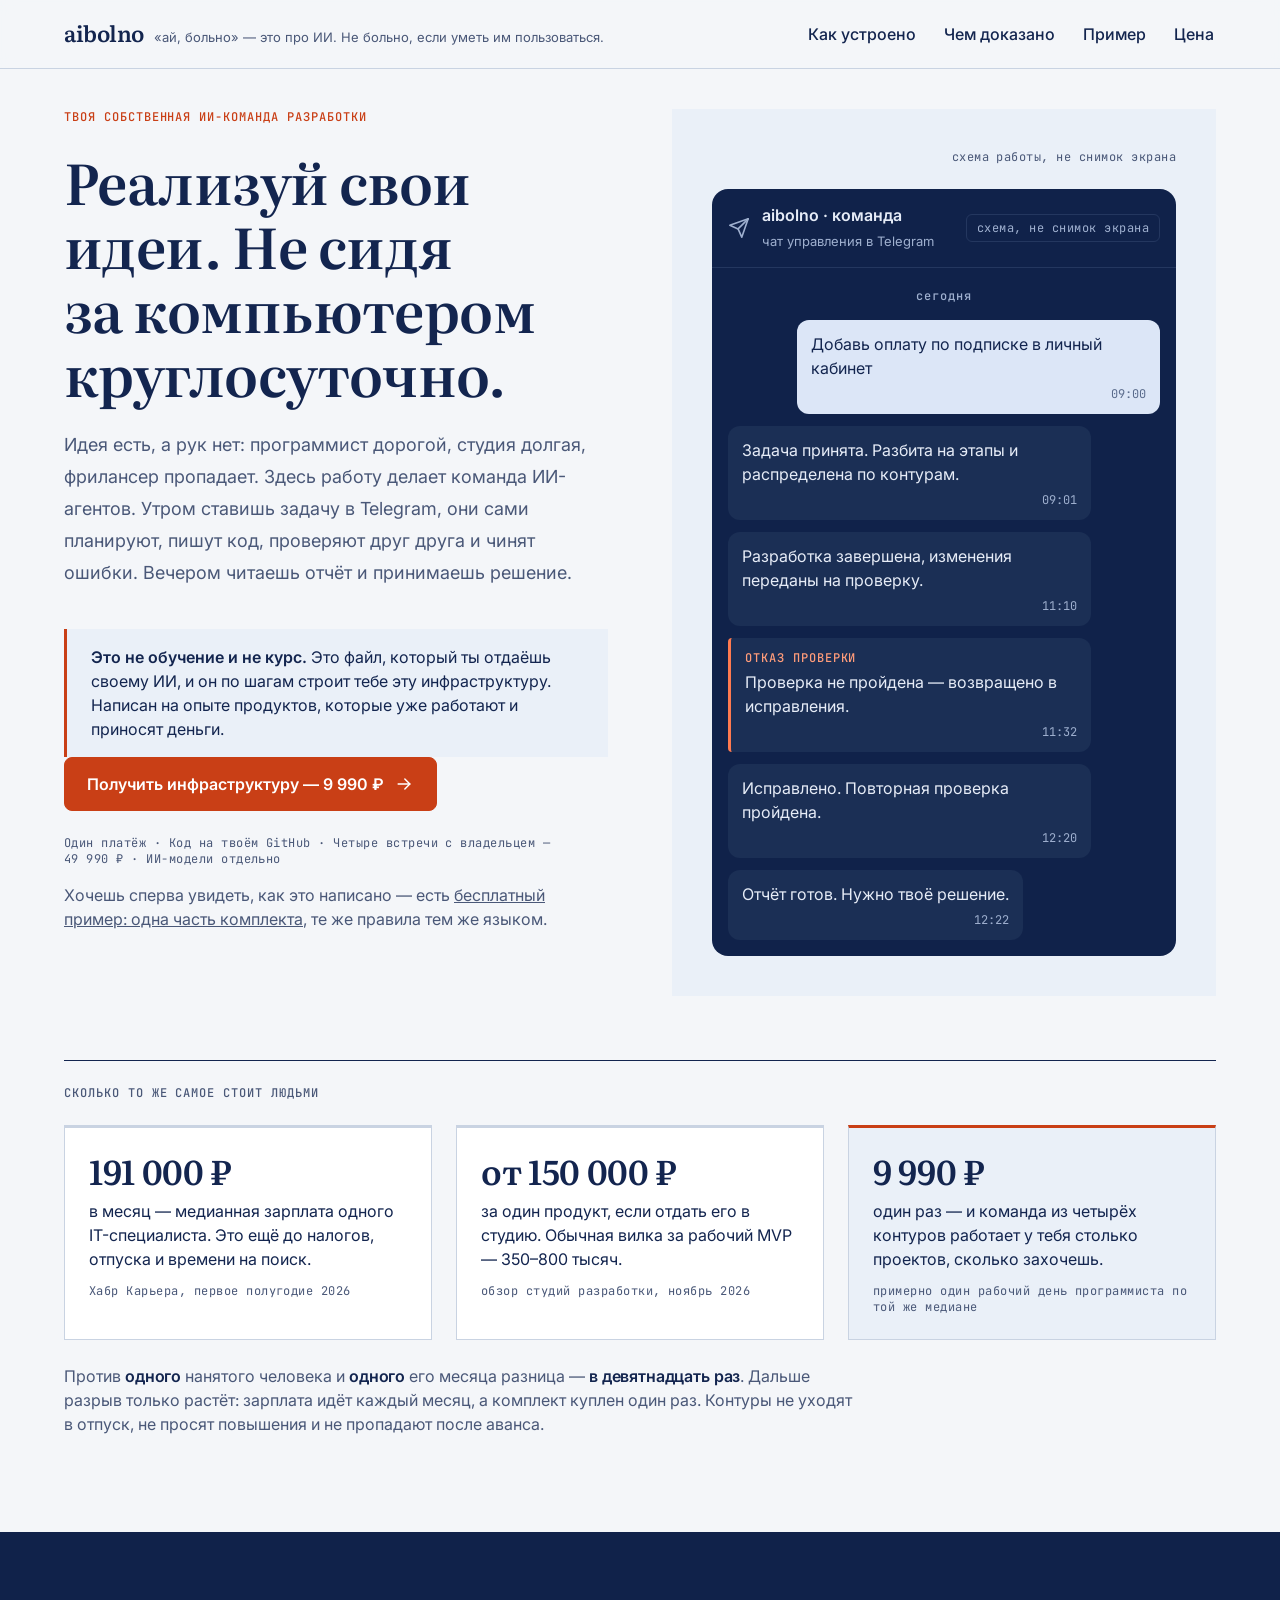
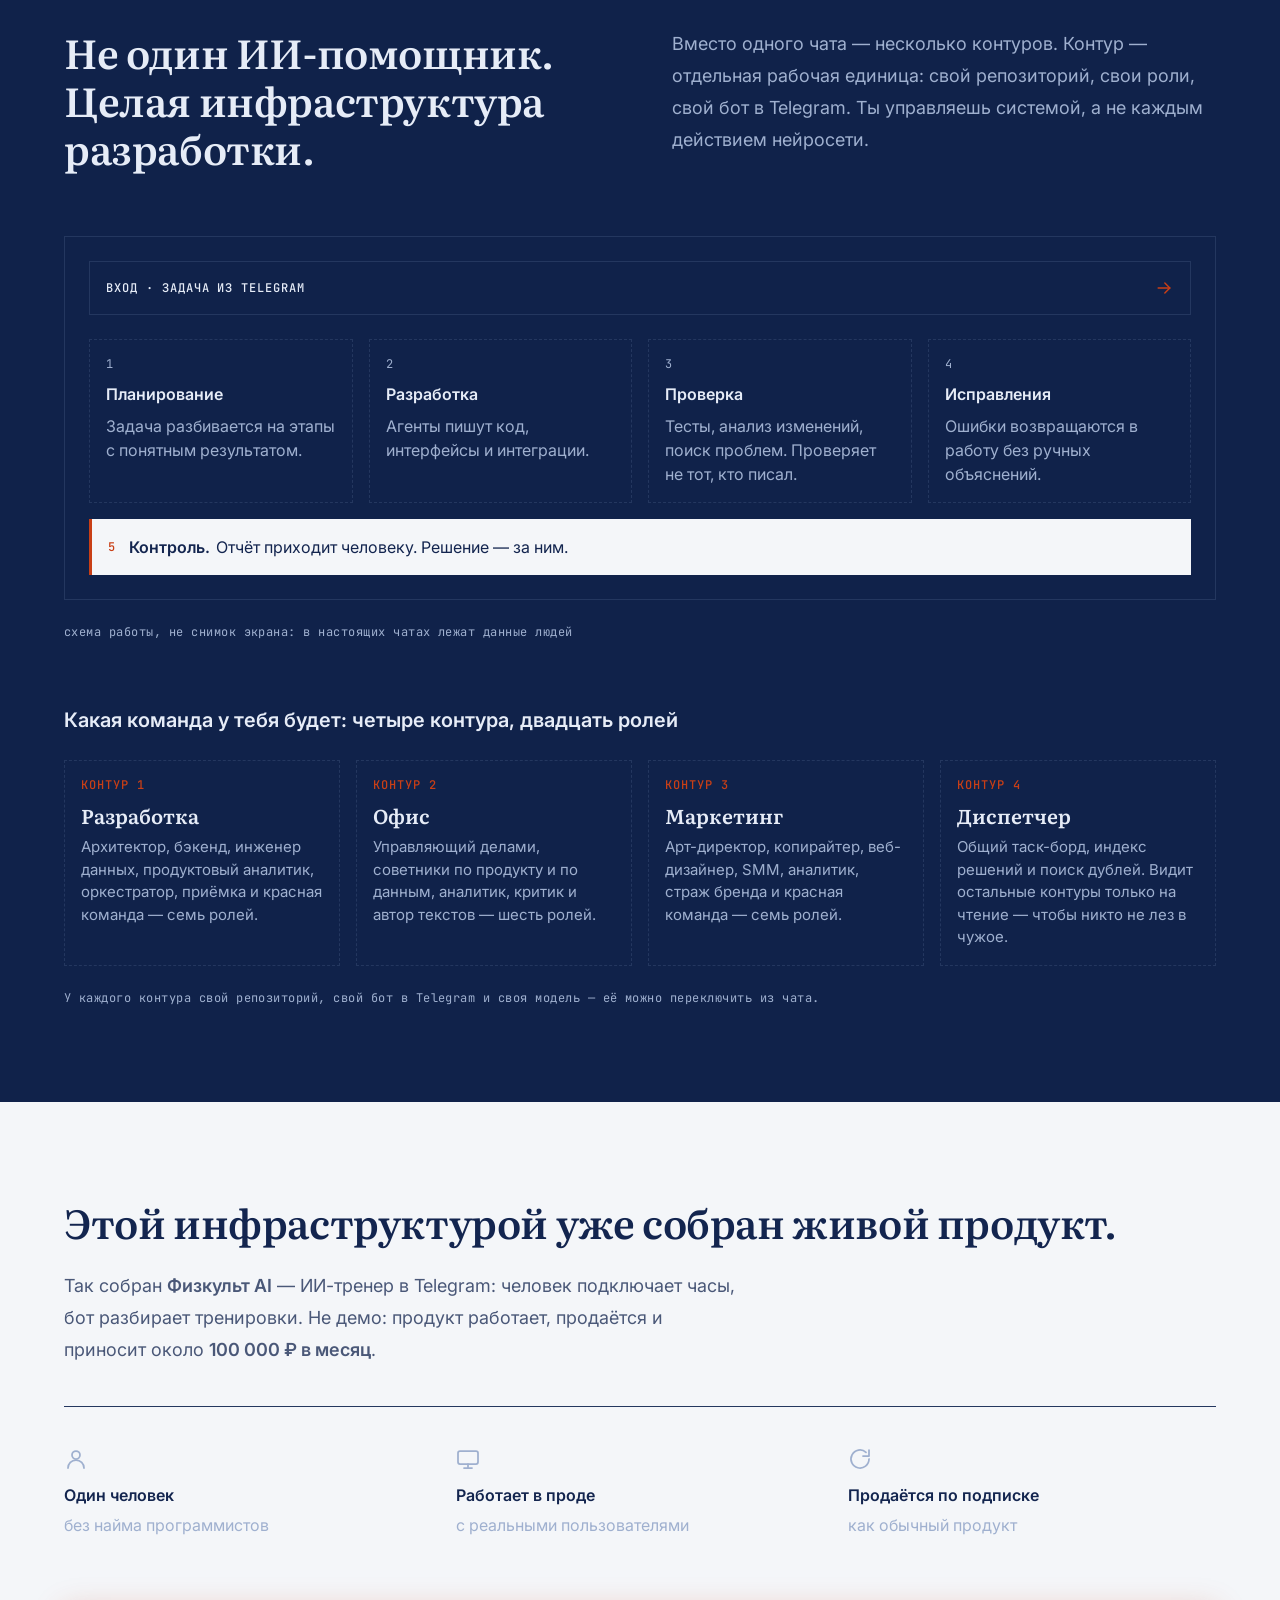
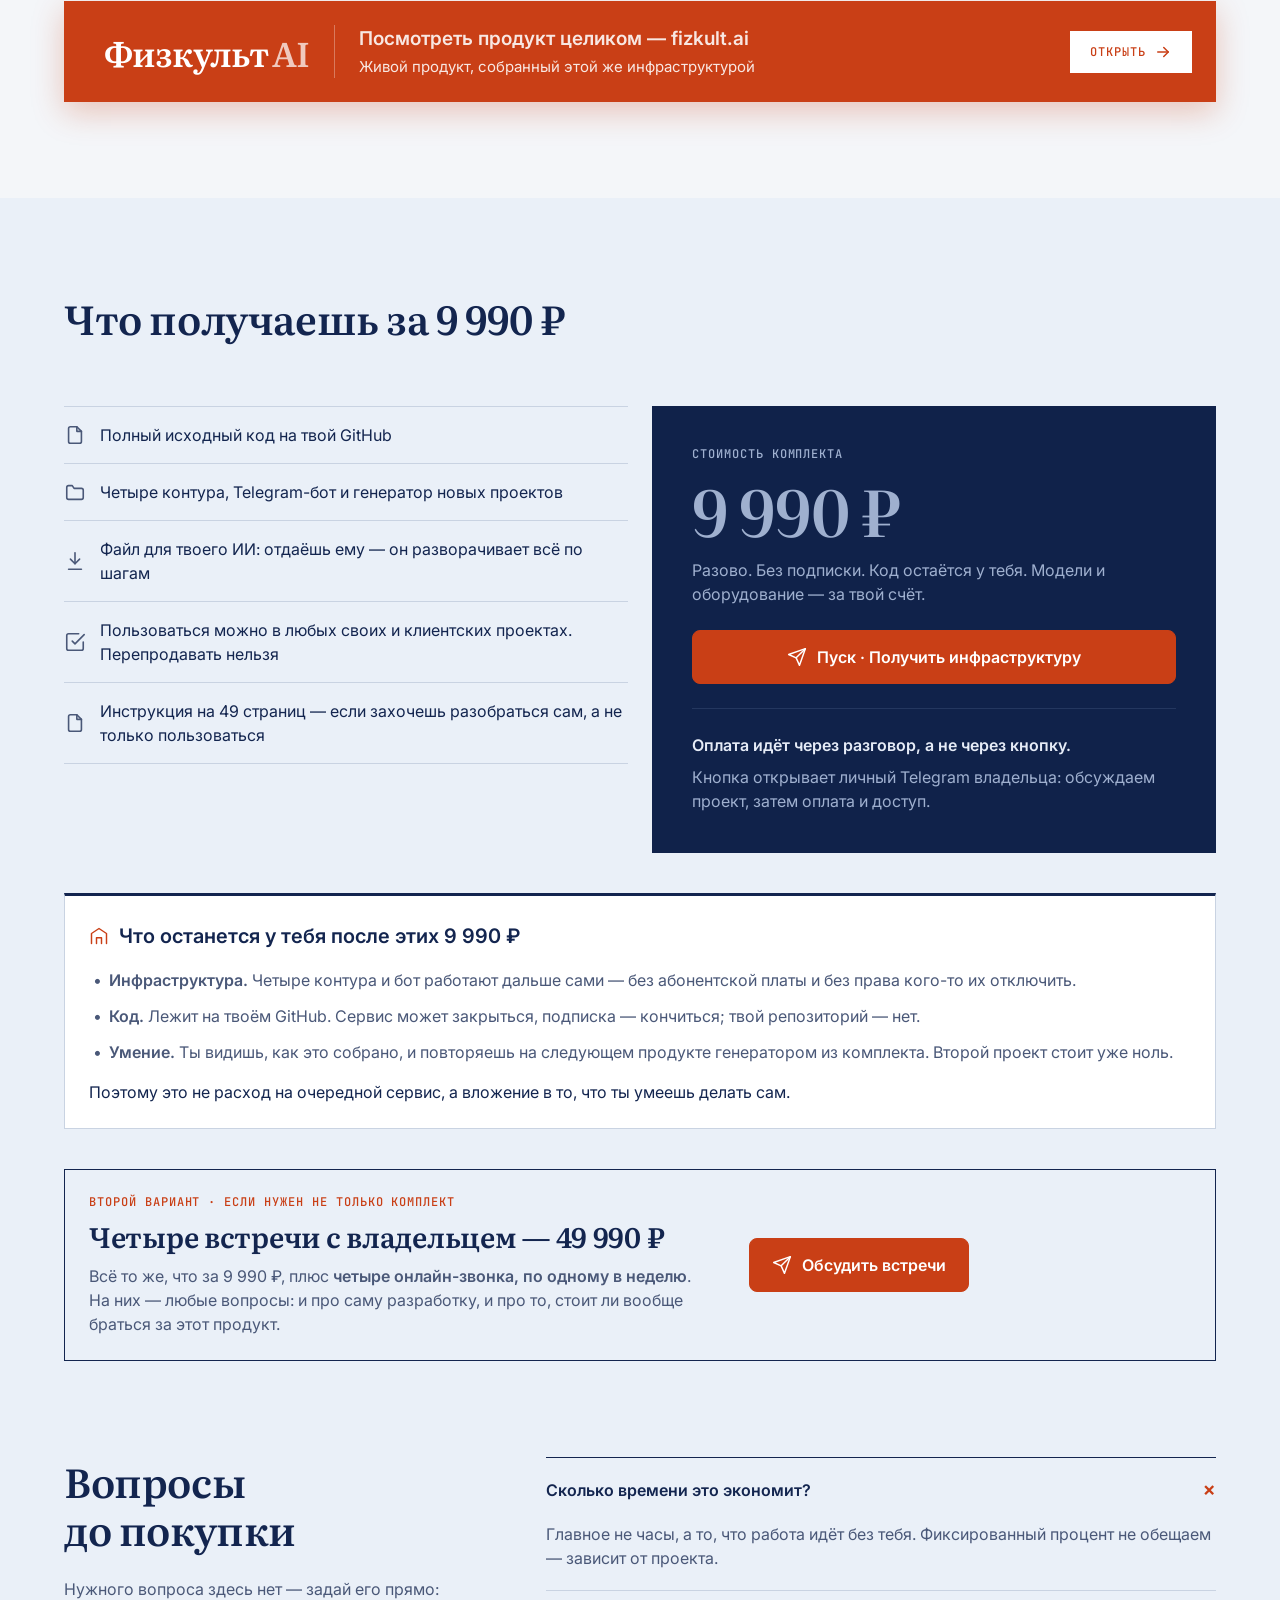
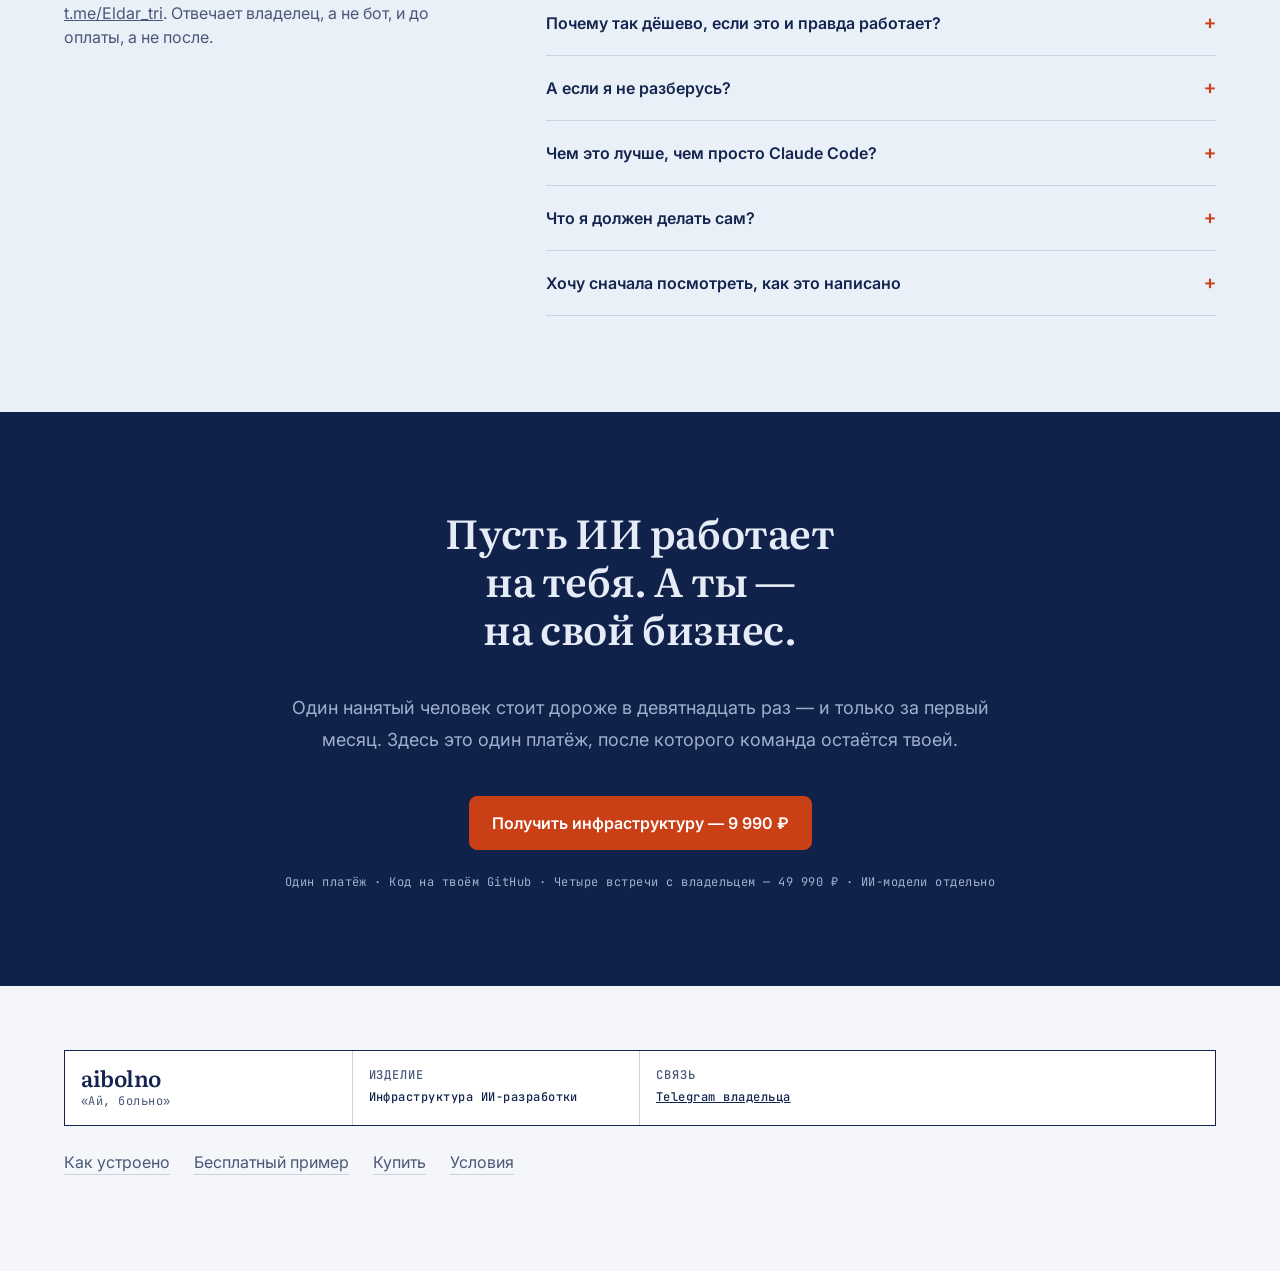
==== commit d6375a5b: "Шестой круг: убраны полоса статуса и блок «Чего здесь нет» 26237: Eldar обвёл на листе «Чем доказано" ====
--- a/index.html
+++ b/index.html
@@ -162,31 +162,20 @@
 <!-- ЛИСТ 3 -->
 <section class="sheet" id="dokazano">
   <div class="wrap">
-    <div class="proof">
-      <div>
-        <h2>Этой инфраструктурой уже собран живой продукт.</h2>
-        <p class="lead" style="margin-top:var(--space-3)">Так собран <b>Физкульт&nbsp;AI</b> — ИИ-тренер в Telegram: человек подключает часы, бот разбирает тренировки. Не демо: продукт работает, продаётся и приносит около <b>100&nbsp;000&nbsp;₽ в месяц</b>.</p>
-        <div class="marks">
-          <div>
-            <svg viewBox="0 0 24 24" fill="none" stroke="currentColor" stroke-width="1.75" stroke-linecap="round" stroke-linejoin="round" aria-hidden="true"><circle cx="12" cy="8" r="4"/><path d="M4 21a8 8 0 0 1 16 0"/></svg>
-            <b>Один человек</b><span>без найма программистов</span>
-          </div>
-          <div>
-            <svg viewBox="0 0 24 24" fill="none" stroke="currentColor" stroke-width="1.75" stroke-linecap="round" stroke-linejoin="round" aria-hidden="true"><rect x="2" y="4" width="20" height="13" rx="2"/><path d="M8 21h8"/><path d="M12 17v4"/></svg>
-            <b>Работает в проде</b><span>с реальными пользователями</span>
-          </div>
-          <div>
-            <svg viewBox="0 0 24 24" fill="none" stroke="currentColor" stroke-width="1.75" stroke-linecap="round" stroke-linejoin="round" aria-hidden="true"><path d="M21 12a9 9 0 1 1-3-6.7"/><path d="M21 3v6h-6"/></svg>
-            <b>Продаётся по подписке</b><span>как обычный продукт</span>
-          </div>
-        </div>
-      </div>
-      <div>
-        <dl class="status"><dt>Статус изделия</dt><dd>В эксплуатации</dd></dl>
-        <div class="nothing">
-          <b>Чего здесь нет</b>
-          <p>Данных пользователей, их переписки и имён.</p>
-        </div>
+    <h2>Этой инфраструктурой уже собран живой продукт.</h2>
+    <p class="lead" style="margin-top:var(--space-3)">Так собран <b>Физкульт&nbsp;AI</b> — ИИ-тренер в Telegram: человек подключает часы, бот разбирает тренировки. Не демо: продукт работает, продаётся и приносит около <b>100&nbsp;000&nbsp;₽ в месяц</b>.</p>
+    <div class="marks">
+      <div>
+        <svg viewBox="0 0 24 24" fill="none" stroke="currentColor" stroke-width="1.75" stroke-linecap="round" stroke-linejoin="round" aria-hidden="true"><circle cx="12" cy="8" r="4"/><path d="M4 21a8 8 0 0 1 16 0"/></svg>
+        <b>Один человек</b><span>без найма программистов</span>
+      </div>
+      <div>
+        <svg viewBox="0 0 24 24" fill="none" stroke="currentColor" stroke-width="1.75" stroke-linecap="round" stroke-linejoin="round" aria-hidden="true"><rect x="2" y="4" width="20" height="13" rx="2"/><path d="M8 21h8"/><path d="M12 17v4"/></svg>
+        <b>Работает в проде</b><span>с реальными пользователями</span>
+      </div>
+      <div>
+        <svg viewBox="0 0 24 24" fill="none" stroke="currentColor" stroke-width="1.75" stroke-linecap="round" stroke-linejoin="round" aria-hidden="true"><path d="M21 12a9 9 0 1 1-3-6.7"/><path d="M21 3v6h-6"/></svg>
+        <b>Продаётся по подписке</b><span>как обычный продукт</span>
       </div>
     </div>
 
--- a/styles.css
+++ b/styles.css
@@ -331,19 +331,6 @@
 .kit tr.is-on td:last-child{color:var(--accent)}
 
 /* ---------- лист 8: чем доказано ---------- */
-.proof{display:grid; grid-template-columns:minmax(0,1.1fr) minmax(0,.9fr); gap:var(--space-5); align-items:start}
-.status{display:flex; border:1px solid var(--line-plate)}
-.status dt,.status dd{
-  margin:0; padding:16px var(--space-2);
-  font:500 var(--label) var(--font-mono); letter-spacing:var(--label-tracking); text-transform:uppercase;
-}
-.status dt{flex:1; color:var(--on-plate-2)}
-.status dd{background:var(--plate-2); color:var(--on-plate); border-left:1px solid var(--line-plate)}
-.nothing{margin-top:var(--space-2); padding:var(--space-3); background:var(--plate-2); color:var(--on-plate)}
-.nothing b{
-  display:block; margin-bottom:8px; color:var(--on-plate-2);
-  font:500 var(--label) var(--font-mono); letter-spacing:var(--label-tracking); text-transform:uppercase;
-}
 /* subgrid: подписи трёх отметок стоят на одной линии, даже когда заголовок переносится */
 .marks{display:grid; grid-template-columns:repeat(3,1fr); grid-template-rows:auto auto auto; gap:var(--space-3); margin-top:var(--space-4); padding-top:var(--space-4); border-top:1px solid var(--line-plate)}
 .marks > div{display:grid; grid-template-rows:subgrid; grid-row:span 3; row-gap:0}
@@ -520,7 +507,7 @@
 /* ---------- 1024 ---------- */
 @media (max-width:1024px){
   :root{--h1:44px/52px; --h2:32px/40px}
-  .hero__grid,.split,.free,.proof,.spec,.faq,.req{grid-template-columns:minmax(0,1fr); gap:var(--space-4)}
+  .hero__grid,.split,.free,.spec,.faq,.req{grid-template-columns:minmax(0,1fr); gap:var(--space-4)}
   /* в одну колонку схема чата длинная и отодвигает ценовой якорь далеко вниз —
      переставляем якорь выше схемы, не трогая порядок в разметке */
   .hero .wrap{display:flex; flex-direction:column}
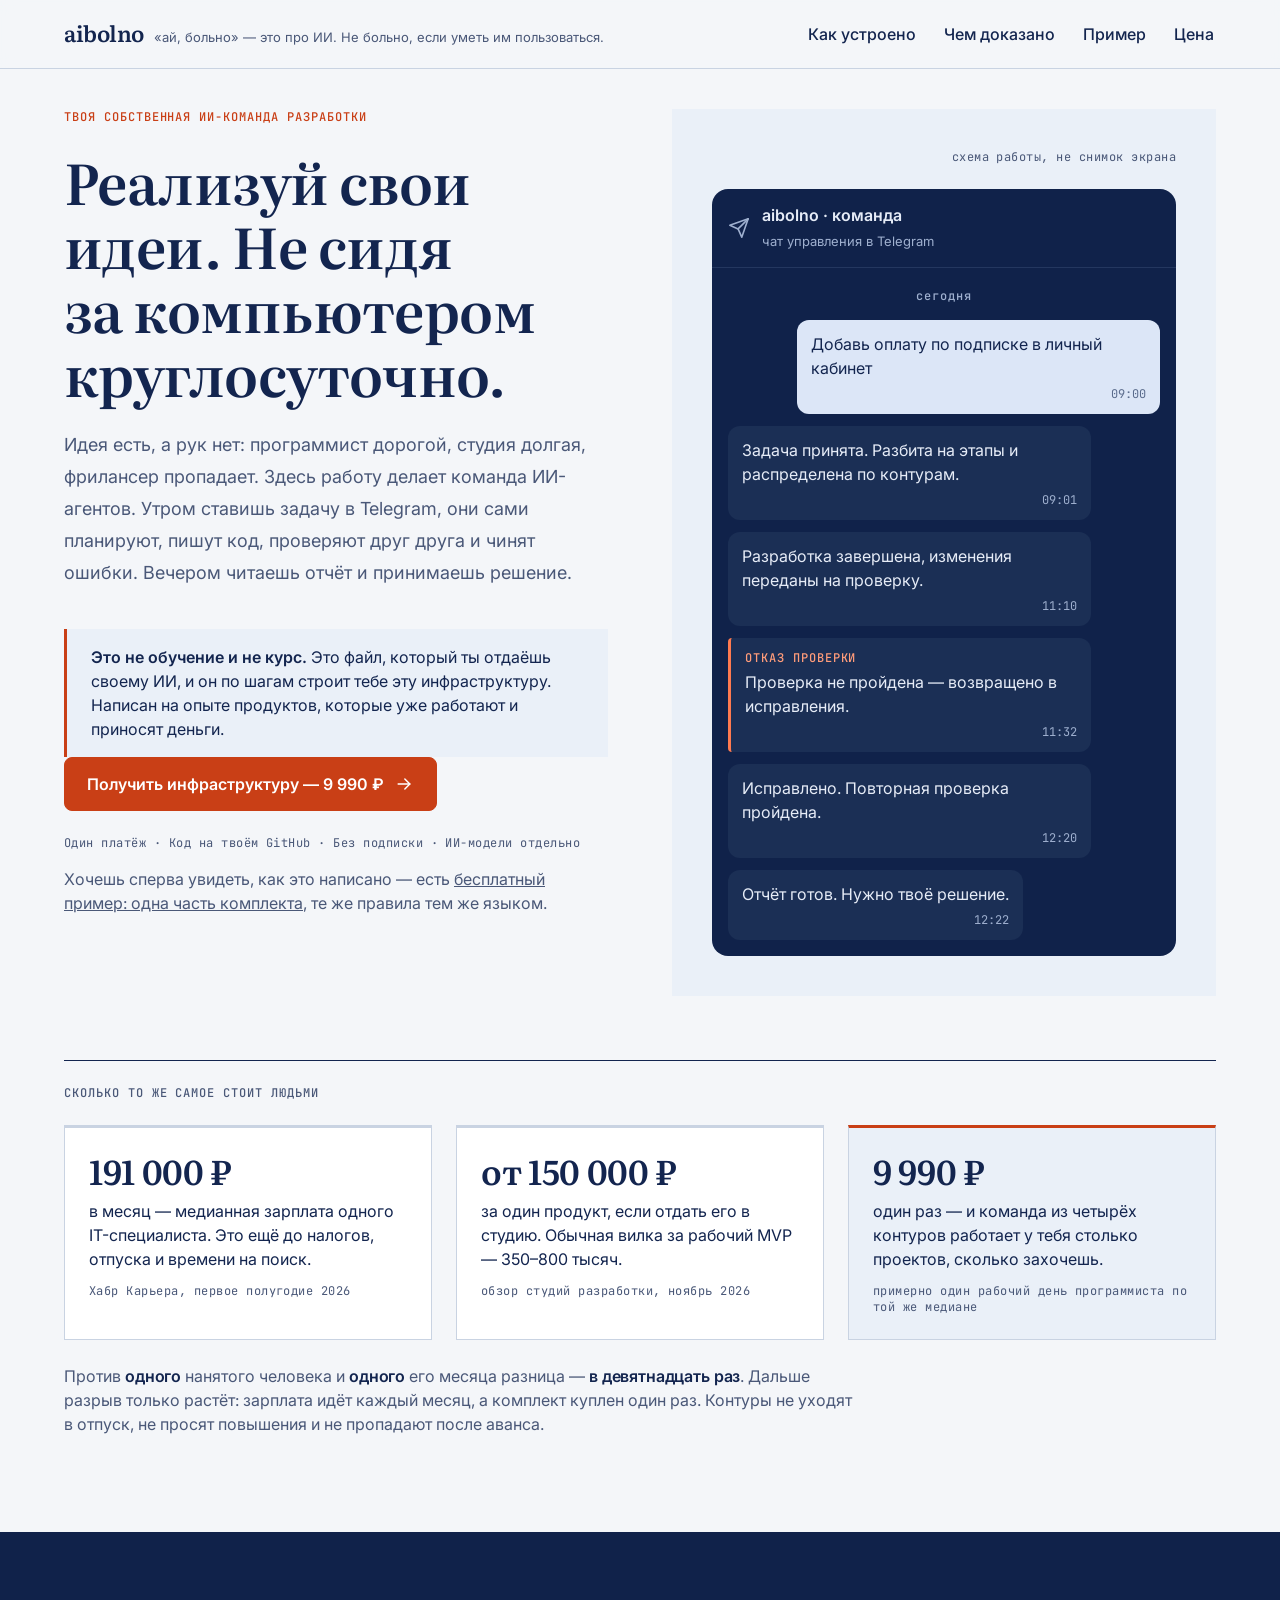
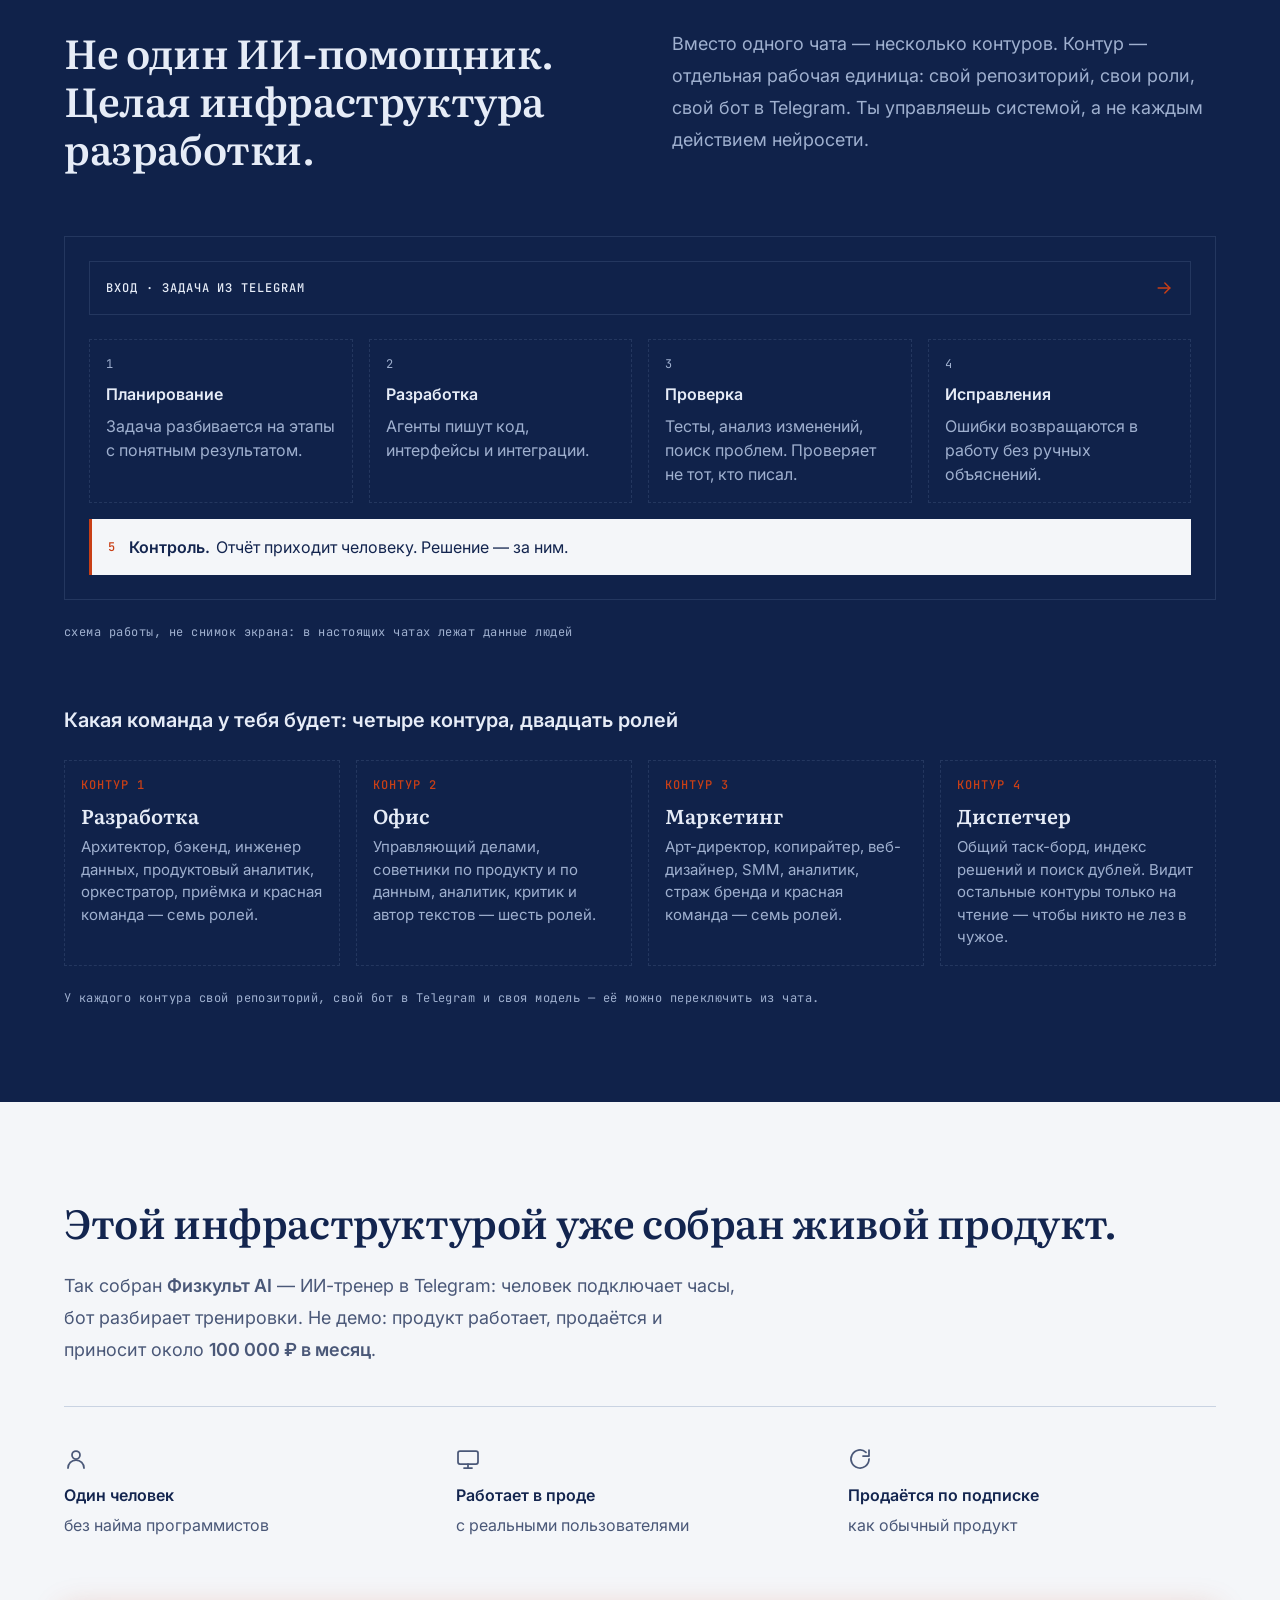
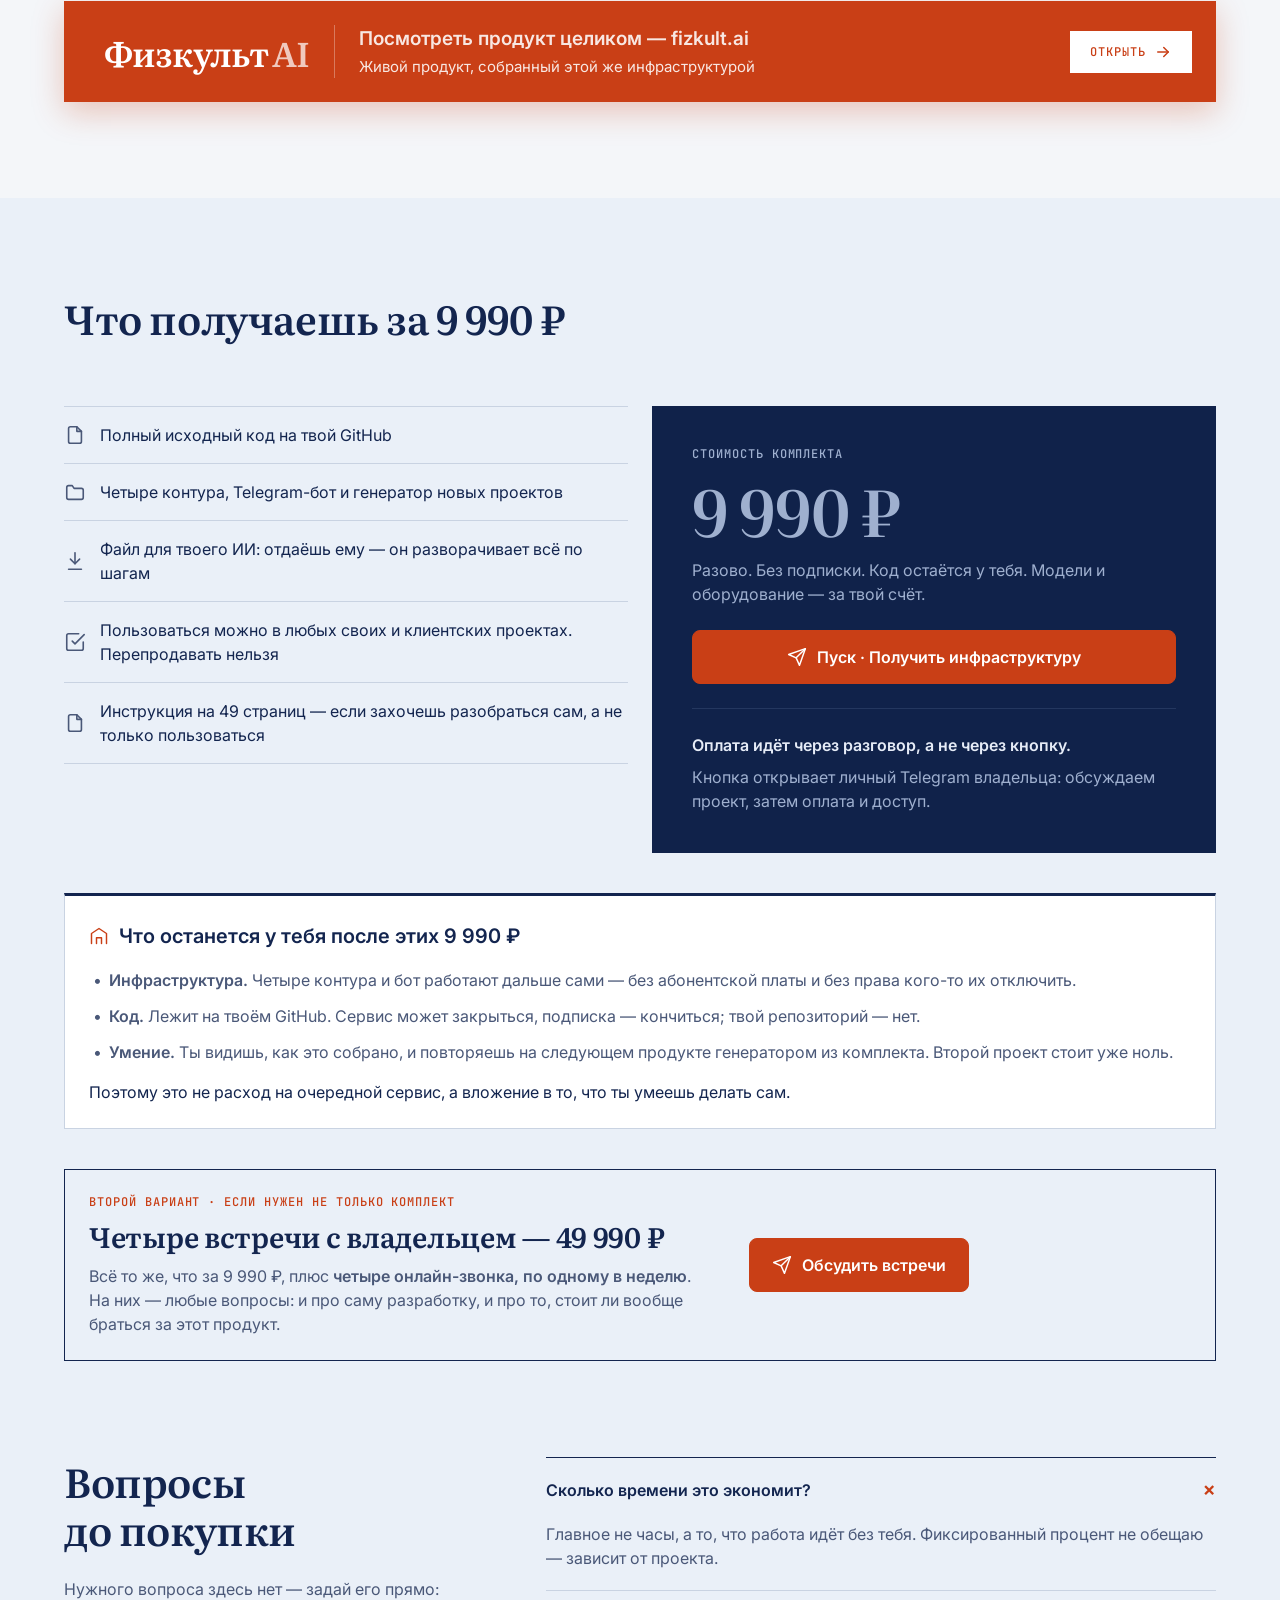
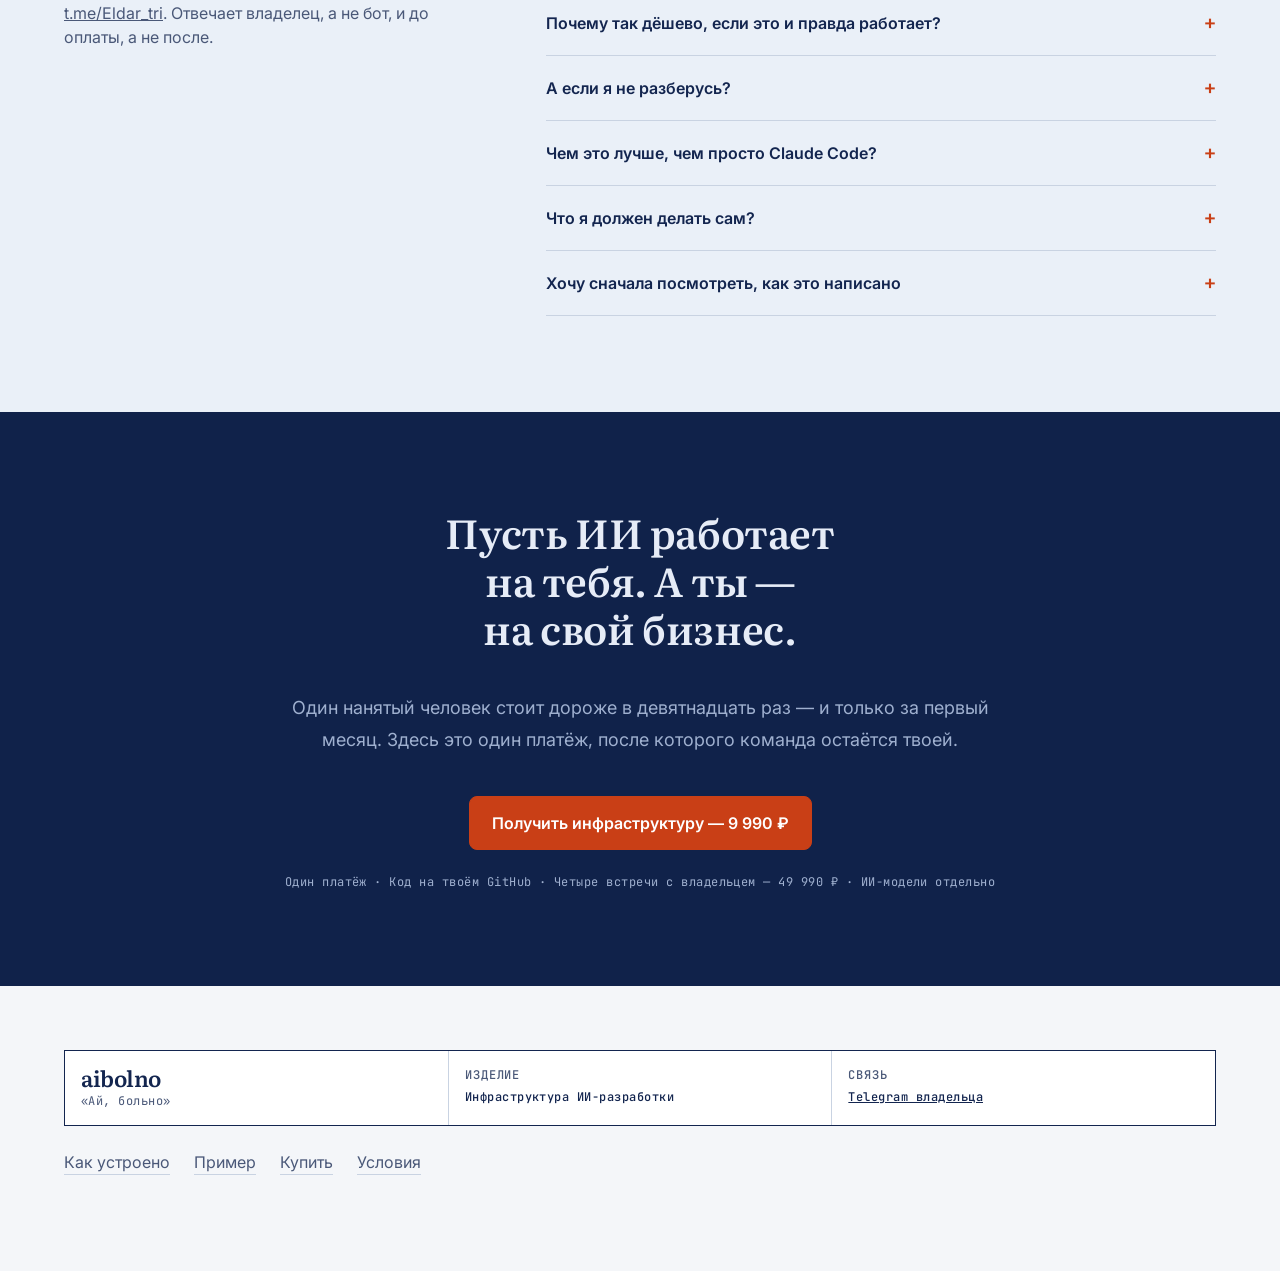
==== commit 78930f25: "Проход по сайту: контраст подписей, подвал, повтор, голос 26245 — просмотрены все четыре страницы, с" ====
--- a/index.html
+++ b/index.html
@@ -62,7 +62,7 @@
           <a class="btn btn--accent" href="oplata.html">Получить инфраструктуру — 9&nbsp;990&nbsp;₽
             <svg viewBox="0 0 24 24" fill="none" stroke="currentColor" stroke-width="1.75" stroke-linecap="round" stroke-linejoin="round" aria-hidden="true"><path d="M5 12h14"/><path d="m13 6 6 6-6 6"/></svg></a>
         </div>
-        <p class="hero__fine">Один платёж · Код на твоём GitHub · Четыре встречи с владельцем — 49&nbsp;990&nbsp;₽ · ИИ-модели отдельно</p>
+        <p class="hero__fine">Один платёж · Код на твоём GitHub · Без подписки · ИИ-модели отдельно</p>
         <p class="note" style="margin-top:var(--space-2)">Хочешь сперва увидеть, как это написано — есть <a href="metod.html">бесплатный пример: одна часть комплекта</a>, те же правила тем же языком.</p>
       </div>
 
@@ -72,7 +72,6 @@
           <div class="win__bar">
             <svg viewBox="0 0 24 24" fill="none" stroke="currentColor" stroke-width="1.75" stroke-linecap="round" stroke-linejoin="round" aria-hidden="true"><path d="m22 2-7 20-4-9-9-4Z"/><path d="M22 2 11 13"/></svg>
             <span class="win__who"><b>aibolno · команда</b><span>чат управления в Telegram</span></span>
-            <span class="win__tag">схема, не снимок экрана</span>
           </div>
           <div class="win__body">
             <p class="win__day">сегодня</p>
@@ -246,7 +245,7 @@
       <div class="faq__list">
         <details open>
           <summary>Сколько времени это экономит?</summary>
-          <p>Главное не часы, а то, что работа идёт без тебя. Фиксированный процент не обещаем — зависит от проекта.</p>
+          <p>Главное не часы, а то, что работа идёт без тебя. Фиксированный процент не обещаю — зависит от проекта.</p>
         </details>
         <details>
           <summary>Почему так дёшево, если это и правда работает?</summary>
@@ -298,7 +297,7 @@
     </div>
     <nav class="footlinks">
       <a href="#ustroystvo">Как устроено</a>
-      <a href="metod.html">Бесплатный пример</a>
+      <a href="metod.html">Пример</a>
       <a href="oplata.html">Купить</a>
       <a href="oplata.html#usloviya">Условия</a>
     </nav>
--- a/styles.css
+++ b/styles.css
@@ -177,10 +177,6 @@
 .win__who{display:flex; flex-direction:column; gap:2px; min-width:0}
 .win__who b{font-weight:600}
 .win__who span{font-size:13px; color:var(--on-plate-2)}
-.win__tag{
-  margin-left:auto; flex:none; padding:5px 10px; border:1px solid var(--line-plate); border-radius:6px;
-  font:400 var(--label) var(--font-mono); letter-spacing:.04em; color:var(--on-plate-2);
-}
 /* align-items:flex-start — чтобы короткая реплика не растягивалась в пустой
    прямоугольник на всю ширину окна */
 .win__body{display:flex; flex-direction:column; align-items:flex-start; gap:12px; padding:var(--space-2)}
@@ -337,6 +333,11 @@
 .marks svg{width:24px; height:24px; color:var(--on-plate-2); margin-bottom:12px}
 .marks b{display:block; margin-bottom:6px}
 .marks span{color:var(--on-plate-2)}
+/* лист «Чем доказано» — светлый, а правила выше писались под тёмную плашку:
+   на нём --on-plate-2 даёт контраст около 2:1 и подписи не читаются */
+.sheet:not(.sheet--plate) .marks{border-top-color:var(--line)}
+.sheet:not(.sheet--plate) .marks svg,
+.sheet:not(.sheet--plate) .marks span{color:var(--text-2)}
 
 /* ---------- лист 9: спецификация, цена, вопросы ---------- */
 .spec{display:grid; grid-template-columns:minmax(0,1fr) minmax(0,1fr); gap:var(--space-3); align-items:start}
@@ -402,8 +403,10 @@
 .final__fine{margin-top:var(--space-3); font:400 var(--label) var(--font-mono); letter-spacing:.04em; color:var(--on-plate-2)}
 
 footer{padding:var(--space-5) 0 var(--space-6)}
-.stampline{display:grid; grid-template-columns:repeat(4,1fr); border:1px solid var(--line-strong); background:var(--surface)}
-.stampline div{padding:var(--space-2); border-right:1px solid var(--line)}
+/* ячеек бывает три и четыре — делим поровну по факту, иначе на главной
+   оставалась пустая четверть */
+.stampline{display:flex; flex-wrap:wrap; border:1px solid var(--line-strong); background:var(--surface)}
+.stampline > div{flex:1 1 0; min-width:0; padding:var(--space-2); border-right:1px solid var(--line)}
 .stampline div:last-child{border-right:0}
 .stampline dt{
   font:500 var(--label) var(--font-mono); letter-spacing:var(--label-tracking);
@@ -541,15 +544,13 @@
      служебная надпись — на телефоне обычным текстом */
   .hero__fine,.final__fine{font-family:var(--font-text); font-size:13px;
     letter-spacing:0; line-height:1.5; padding-right:0}
-  .flow__steps,.states,.steps,.steps--3,.boxes,.vs__grid,.marks,.stampline,.roles,.toc{grid-template-columns:minmax(0,1fr)}
+  .flow__steps,.states,.steps,.steps--3,.boxes,.vs__grid,.marks,.roles,.toc{grid-template-columns:minmax(0,1fr)}
+  .stampline{flex-direction:column}
   .roles div,.toc div{border-right:0}
   .vs__grid b{font-size:30px}
   .stampline div{border-right:0; border-bottom:1px solid var(--line)}
   .stampline div:last-child{border-bottom:0}
   .hero__panel{padding:var(--space-2)}
-  /* на узком экране метка выдавливает имя окна в столбик — она уже сказана
-     подписью над панелью, поэтому внутри шапки её убираем */
-  .win__tag{display:none}
   /* карточки состояний стоят в столбик — равнять их по высоте больше не надо */
   .states .win{min-height:0}
   .hero .btns .btn{width:100%}
